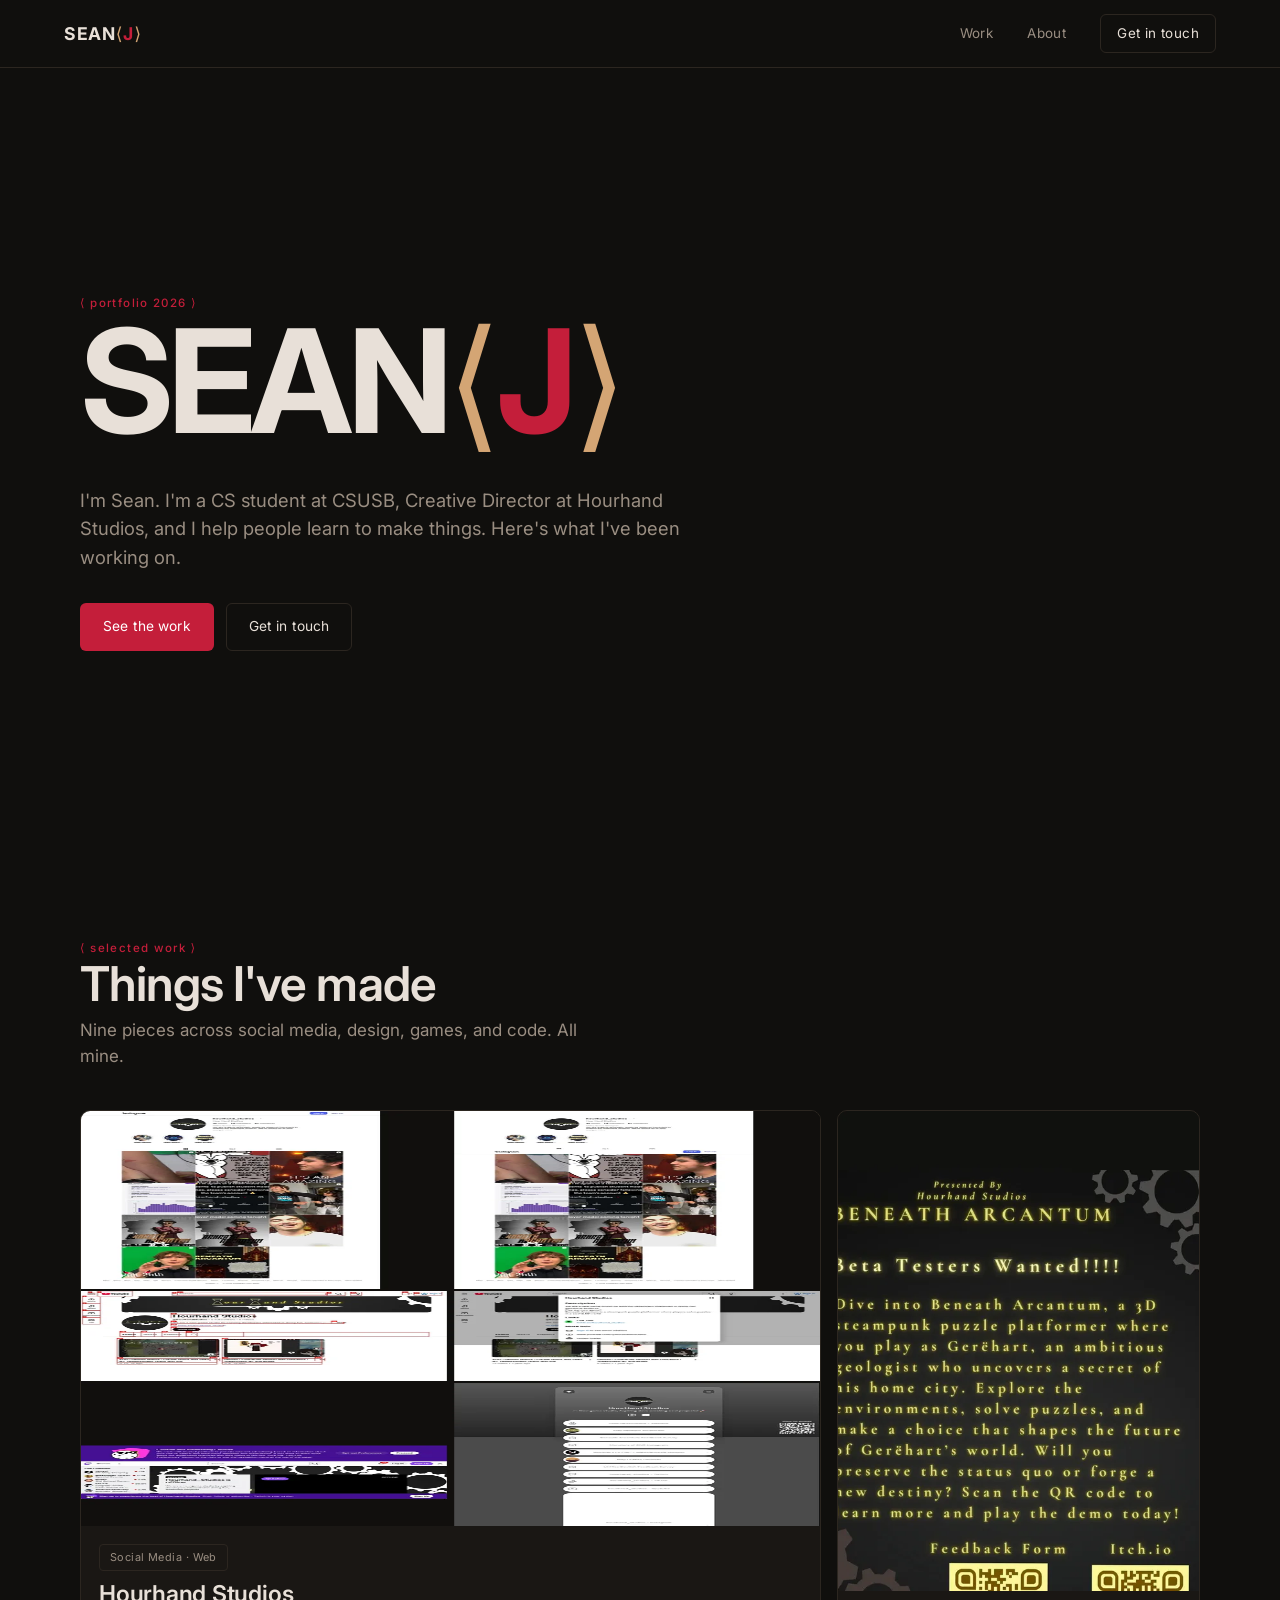
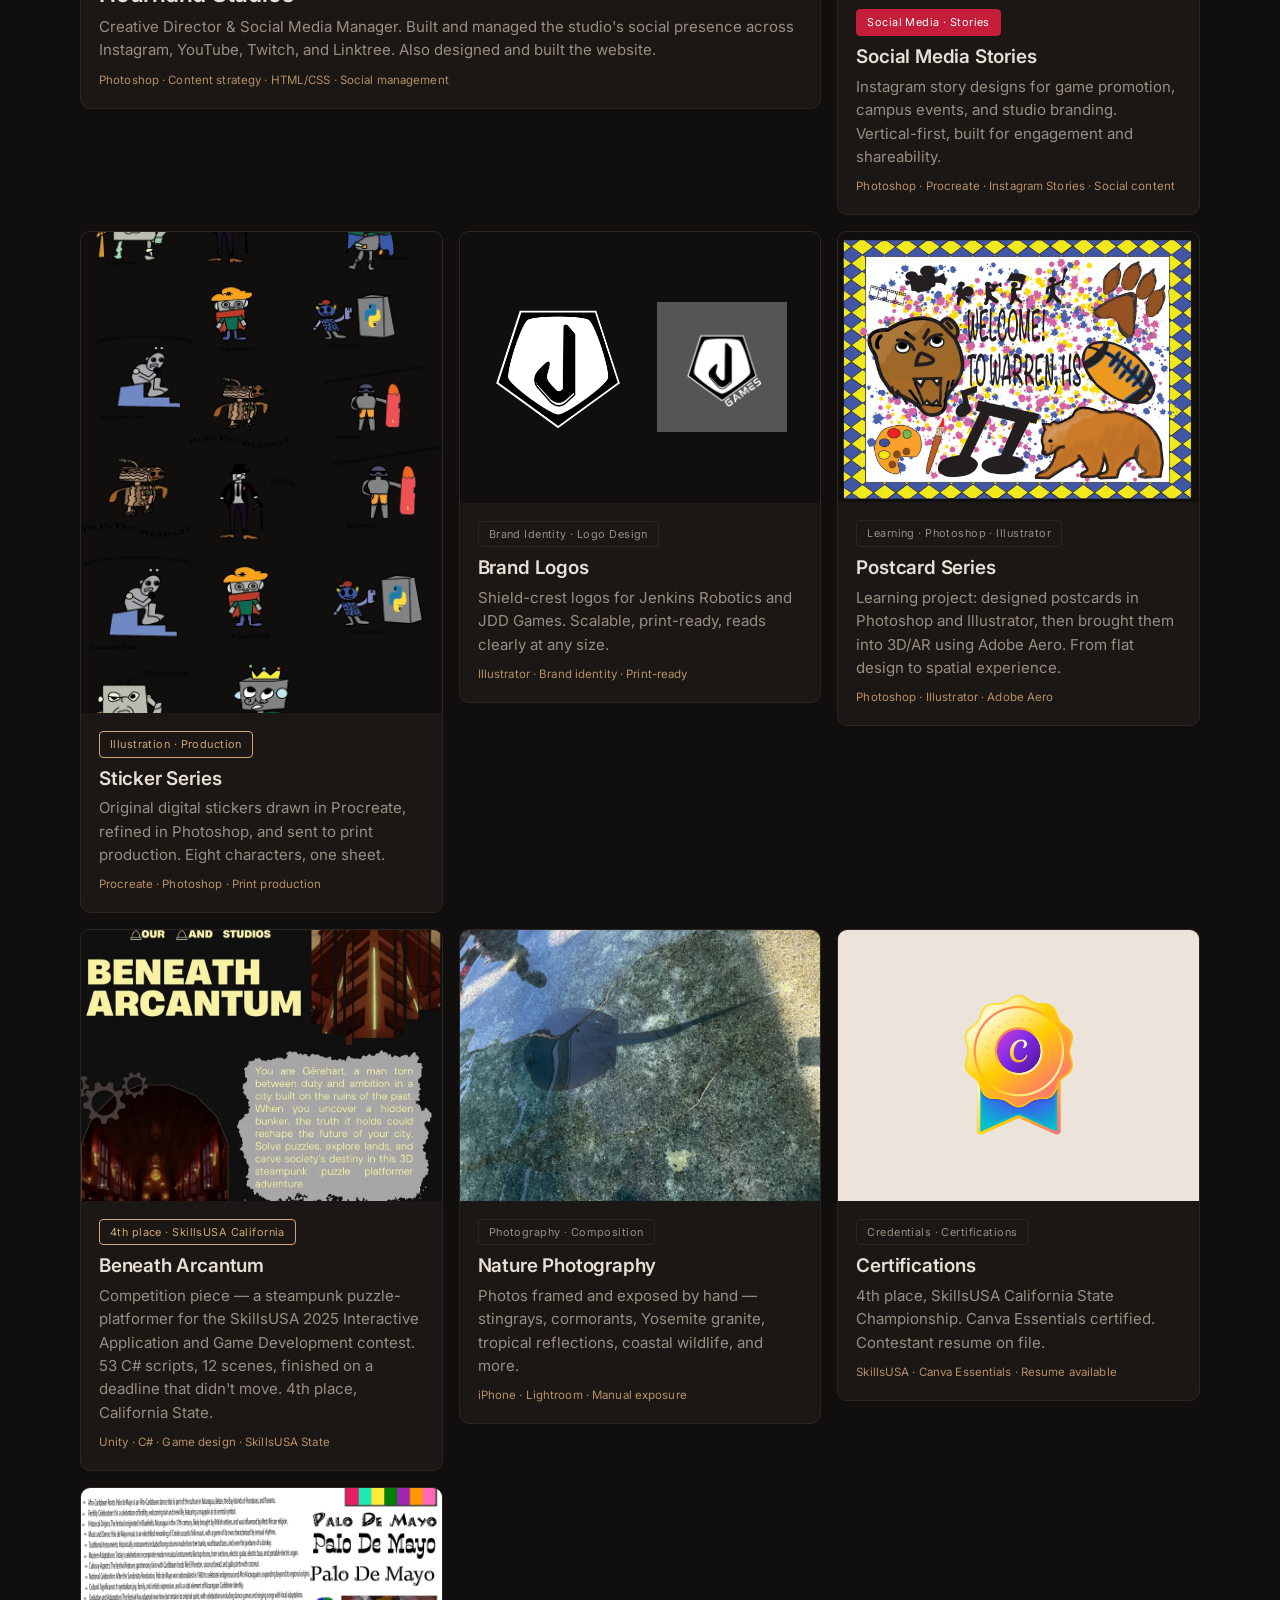
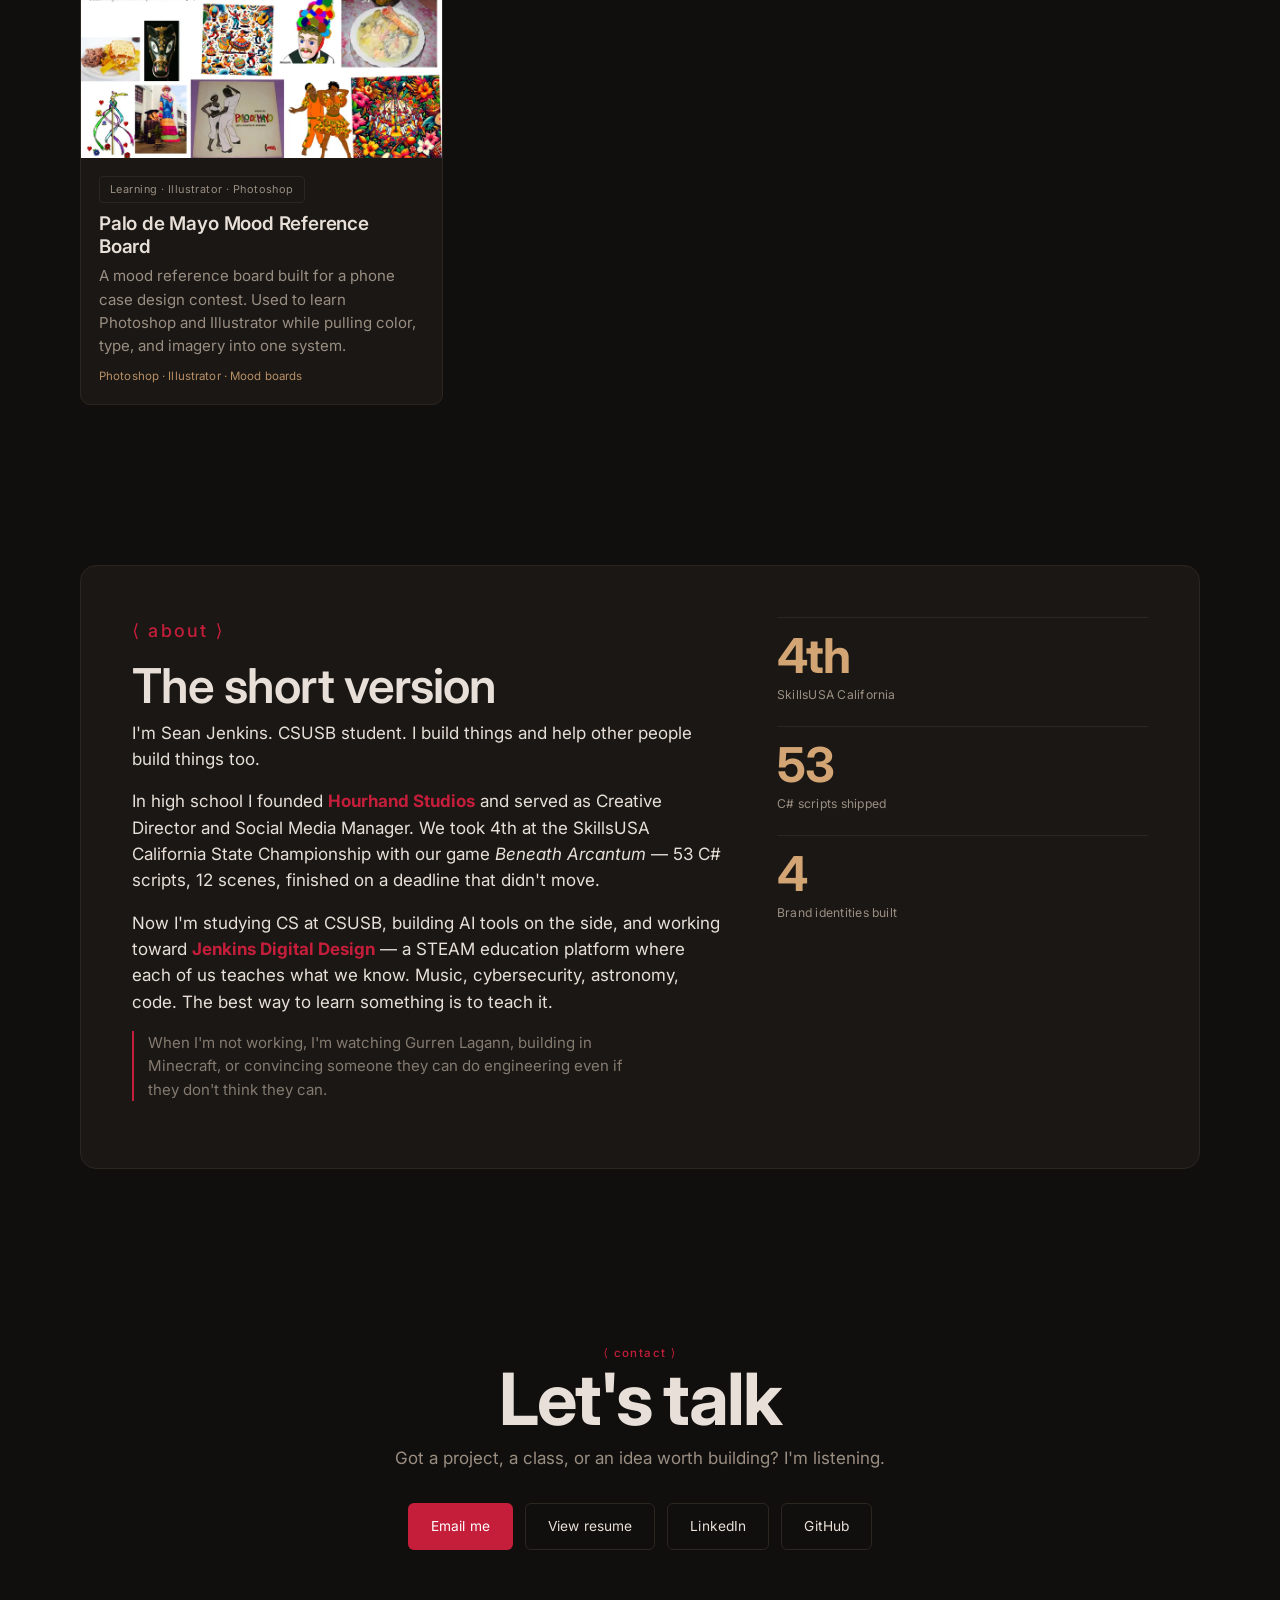
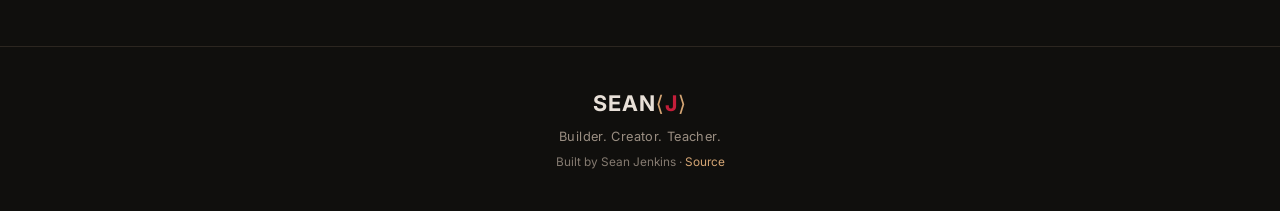
==== index.html @ 5d1708bd "Fix hallucinated CSUSB social media text; swap Hourhand gallery to social media presence; add Nature" ====
<!DOCTYPE html>
<html lang="en">
<head>
<meta charset="UTF-8" />
<meta name="viewport" content="width=device-width, initial-scale=1.0" />
<title>Sean Jenkins — Designer, Developer, Educator</title>
<meta name="description" content="Sean Jenkins: designer, developer, and educator. Social media, game dev, and STEAM education. Portfolio and selected work." />
<meta name="author" content="Sean Jenkins" />

<!-- Open Graph -->
<meta property="og:type" content="website" />
<meta property="og:title" content="Sean Jenkins — Designer, Developer, Educator" />
<meta property="og:description" content="Designer, developer, and educator. Social media, game dev, and STEAM education. Selected work by Sean Jenkins." />
<meta property="og:url" content="https://seanj07.github.io/" />
<meta property="og:image" content="https://seanj07.github.io/assets/img/projects/hourhand_social_composite.webp" />
<meta name="theme-color" content="#100f0d" />
<link rel="canonical" href="https://seanj07.github.io/" />

<link rel="icon" href="data:image/svg+xml,<svg xmlns='http://www.w3.org/2000/svg' viewBox='0 0 100 100'><rect width='100' height='100' rx='20' fill='%23100F0D'/><text x='50' y='71' font-family='monospace' font-size='58' font-weight='700' text-anchor='middle' fill='%23C41E3A'>J</text></svg>" />

<!-- One font: Inter. Not 3. -->
<link rel="preconnect" href="https://fonts.googleapis.com" />
<link rel="preconnect" href="https://fonts.gstatic.com" crossorigin />
<link href="https://fonts.googleapis.com/css2?family=Inter:wght@400;500;600;700&display=swap" rel="stylesheet" />

<link rel="stylesheet" href="assets/css/style.css" />
</head>
<body>

<!-- Skip to content -->
<a href="#work" class="skip-link">Skip to work</a>

<!-- ============ NAV ============ -->
<header class="nav" id="top">
  <a class="brand" href="#top" aria-label="Home">
    <span class="brand__name">SEAN</span><span class="brand__bracket">&#10216;</span><span class="brand__j">J</span><span class="brand__bracket">&#10217;</span>
  </a>
  <nav class="nav__links" aria-label="Primary">
    <a href="#work">Work</a>
    <a href="#about">About</a>
    <a href="#contact" class="nav__cta">Get in touch</a>
  </nav>
</header>

<main>

  <!-- ============ HERO (no terminal, no glow, no grain, no pills) ============ -->
  <section class="hero" aria-label="Introduction">
    <div class="hero__inner">
      <p class="eyebrow">&#10216;&nbsp;portfolio&nbsp;2026&nbsp;&#10217;</p>

      <h1 class="hero__mark">
        SEAN<span class="hero__brk">&#10216;</span><span class="hero__j">J</span><span class="hero__brk">&#10217;</span>
      </h1>

      <p class="hero__lede">
        I'm Sean. I'm a CS student at CSUSB, Creative Director at Hourhand Studios,
        and I help people learn to make things. Here's what I've been working on.
      </p>

      <div class="hero__actions">
        <a class="btn btn--solid" href="#work">See the work</a>
        <a class="btn btn--ghost" href="#contact">Get in touch</a>
      </div>
    </div>
  </section>

  <!-- ============ WORK ============ -->
  <section class="work" id="work" aria-label="Selected work">
    <div class="section-head">
      <p class="eyebrow">&#10216;&nbsp;selected work&nbsp;&#10217;</p>
      <h2 class="section-title">Things I've made</h2>
      <p class="section-sub">Nine pieces across social media, design, games, and code. All mine.</p>
    </div>

    <div class="grid">

      <!-- 1 · Hourhand Studios — FEATURED, 2 cols -->
      <article class="card card--feat" data-reveal data-lightbox data-title="Hourhand Studios" data-desc="Creative Director &amp; Social Media Manager. Built and managed the studio's social presence across Instagram, YouTube, Twitch, and Linktree. Also designed and built the website from scratch." data-img="assets/img/projects/hourhand_social_composite.webp" data-link="https://github.com/SeanJ07/hourhand-studios" data-gallery="assets/img/projects/hourhand_ig_profile.webp,assets/img/projects/hourhand_ig_grid.webp,assets/img/projects/hourhand_yt_channel.webp,assets/img/projects/hourhand_yt_about.webp,assets/img/projects/hourhand_twitch.webp,assets/img/projects/hourhand_linktree.webp">
        <div class="card__media">
          <img src="assets/img/projects/hourhand_social_composite.webp" alt="Hourhand Studios social media presence — Instagram, YouTube, Twitch, Linktree" width="800" height="450" loading="lazy" onerror="this.closest('.card__media').classList.add('is-missing')" />
          <span class="ph" aria-hidden="true">hourhand_social_composite.webp</span>
        </div>
        <div class="card__body">
          <span class="tag">Social Media · Web</span>
          <h3 class="card__title">Hourhand Studios</h3>
          <p class="card__desc">Creative Director &amp; Social Media Manager. Built and managed the studio's social presence across Instagram, YouTube, Twitch, and Linktree. Also designed and built the website.</p>
          <p class="card__proc">Photoshop · Content strategy · HTML/CSS · Social management</p>
        </div>
      </article>

      <!-- 2 · Social Media Stories — TALL -->
      <article class="card card--tall" data-reveal data-lightbox data-title="Social Media Stories" data-desc="Instagram story designs for game promotion, campus events, and studio branding. Vertical-first, built for engagement and shareability." data-img="assets/img/projects/social_stories_hero.webp" data-gallery="assets/img/projects/insta_33d7f629-397.webp,assets/img/projects/insta_55d32d6f-6a3.webp,assets/img/projects/insta_578bcabf-e1c.webp,assets/img/projects/insta_7962df03-e47.webp,assets/img/projects/insta_90240e0d-70a.webp,assets/img/projects/insta_f83e240f-5d3.webp">
        <div class="card__media card__media--cover">
          <img src="assets/img/projects/social_stories_hero.webp" alt="Instagram story designs for game promotion and campus events" width="400" height="500" loading="lazy" onerror="this.closest('.card__media').classList.add('is-missing')" />
          <span class="ph" aria-hidden="true">social_stories_hero.webp</span>
        </div>
        <div class="card__body">
          <span class="tag tag--accent">Social Media · Stories</span>
          <h3 class="card__title">Social Media Stories</h3>
          <p class="card__desc">Instagram story designs for game promotion, campus events, and studio branding. Vertical-first, built for engagement and shareability.</p>
          <p class="card__proc">Photoshop · Procreate · Instagram Stories · Social content</p>
        </div>
      </article>

      <!-- 3 · Sticker Series — TALL -->
      <article class="card card--tall" data-reveal data-lightbox data-title="Sticker Series" data-desc="Original digital stickers drawn in Procreate, refined in Photoshop, and sent to print production. Eight characters, one sheet." data-img="assets/img/projects/stickers.webp" data-gallery="assets/img/projects/stickers/sticker_01.webp,assets/img/projects/stickers/sticker_02.webp,assets/img/projects/stickers/sticker_03.webp,assets/img/projects/stickers/sticker_04.webp,assets/img/projects/stickers/sticker_05.webp,assets/img/projects/stickers/sticker_06.webp,assets/img/projects/stickers/sticker_07.webp,assets/img/projects/stickers/sticker_08.webp">
        <div class="card__media card__media--cover">
          <img src="assets/img/projects/stickers.webp" alt="Printed sheet of original character stickers" width="400" height="533" loading="lazy" onerror="this.closest('.card__media').classList.add('is-missing')" />
          <span class="ph" aria-hidden="true">stickers.webp</span>
        </div>
        <div class="card__body">
          <span class="tag tag--gold">Illustration · Production</span>
          <h3 class="card__title">Sticker Series</h3>
          <p class="card__desc">Original digital stickers drawn in Procreate, refined in Photoshop, and sent to print production. Eight characters, one sheet.</p>
          <p class="card__proc">Procreate · Photoshop · Print production</p>
        </div>
      </article>

      <!-- 4 · Brand Logos — DUO -->
      <article class="card card--duo" data-reveal data-lightbox data-title="Brand Logos" data-desc="Shield-crest logos for Jenkins Robotics and JDD Games. Scalable, print-ready, reads clearly at any size." data-img="assets/img/projects/logo_robotics.webp">
        <div class="card__media card__media--logos">
          <img src="assets/img/projects/logo_robotics.webp" alt="Jenkins Robotics shield-crest logo" width="200" height="200" loading="lazy" onerror="this.closest('.card__media').classList.add('is-missing')" />
          <img src="assets/img/projects/logo_jddgames.webp" alt="JDD Games shield-crest logo" width="200" height="200" loading="lazy" />
          <span class="ph" aria-hidden="true">logo_robotics.webp + logo_jddgames.webp</span>
        </div>
        <div class="card__body">
          <span class="tag">Brand Identity · Logo Design</span>
          <h3 class="card__title">Brand Logos</h3>
          <p class="card__desc">Shield-crest logos for Jenkins Robotics and JDD Games. Scalable, print-ready, reads clearly at any size.</p>
          <p class="card__proc">Illustrator · Brand identity · Print-ready</p>
        </div>
      </article>

      <!-- 5 · Postcard Series -->
      <article class="card" data-reveal data-lightbox data-title="Postcard Series" data-desc="Learning project: designed postcards in Photoshop and Illustrator, then brought them into 3D/AR using Adobe Aero. 2D design to spatial experience." data-img="assets/img/projects/postcard.webp" data-gallery="assets/img/projects/postcard_2.webp,assets/img/projects/postcard_submission.webp">
        <div class="card__media card__media--cover">
          <img src="assets/img/projects/postcard.webp" alt="Postcard designs — learning Photoshop, Illustrator, and Adobe Aero" width="400" height="300" loading="lazy" onerror="this.closest('.card__media').classList.add('is-missing')" />
          <span class="ph" aria-hidden="true">postcard.webp</span>
        </div>
        <div class="card__body">
          <span class="tag">Learning · Photoshop · Illustrator</span>
          <h3 class="card__title">Postcard Series</h3>
          <p class="card__desc">Learning project: designed postcards in Photoshop and Illustrator, then brought them into 3D/AR using Adobe Aero. From flat design to spatial experience.</p>
          <p class="card__proc">Photoshop · Illustrator · Adobe Aero</p>
        </div>
      </article>

      <!-- 6 · Beneath Arcantum -->
      <article class="card" data-reveal data-lightbox data-title="Beneath Arcantum" data-desc="A steampunk puzzle-platformer built for SkillsUSA competition. 53 custom C# scripts, 12 scenes, a full game loop. 4th place, California State Championship." data-img="assets/img/projects/beneath_arcantum.webp" data-gallery="assets/img/projects/character_turnaround_AGerehart.webp,assets/img/projects/whiteboard_design_1.webp,assets/img/projects/whiteboard_design_2.webp">
        <div class="card__media card__media--cover">
          <img src="assets/img/projects/beneath_arcantum.webp" alt="Beneath Arcantum steampunk game poster" width="400" height="300" loading="lazy" onerror="this.closest('.card__media').classList.add('is-missing')" />
          <span class="ph" aria-hidden="true">beneath_arcantum.webp</span>
        </div>
        <div class="card__body">
          <span class="tag tag--gold">4th place · SkillsUSA California</span>
          <h3 class="card__title">Beneath Arcantum</h3>
          <p class="card__desc">Competition piece — a steampunk puzzle-platformer for the SkillsUSA 2025 Interactive Application and Game Development contest. 53 C# scripts, 12 scenes, finished on a deadline that didn't move. 4th place, California State.</p>
          <p class="card__proc">Unity · C# · Game design · SkillsUSA State</p>
        </div>
      </article>

      <!-- 7 · Nature Photography -->
      <article class="card" data-reveal data-lightbox data-title="Nature Photography" data-desc="Photos framed and exposed by hand — stingrays, cormorants, Yosemite granite, tropical reflections, coastal wildlife, and more." data-img="assets/img/projects/photography_stingray.webp" data-gallery="assets/img/projects/stingray_bluespotted_overhead.webp,assets/img/projects/cormorant_facing.webp,assets/img/projects/yosemite_river_forest_granite_cliff.webp,assets/img/projects/tropicaltreeline_reflections.webp,assets/img/projects/sculpturegarden_landscape.webp,assets/img/projects/lake_mountain_panorama.webp,assets/img/projects/sun_lensflare_rooftop_silhouettes.webp,assets/img/projects/seagull_beach_surf.webp">
        <div class="card__media card__media--cover">
          <img src="assets/img/projects/photography_stingray.webp" alt="Blue-spotted stingray photographed with manual exposure" width="800" height="600" loading="lazy" onerror="this.closest('.card__media').classList.add('is-missing')" />
          <span class="ph" aria-hidden="true">photography_stingray.webp</span>
        </div>
        <div class="card__body">
          <span class="tag">Photography · Composition</span>
          <h3 class="card__title">Nature Photography</h3>
          <p class="card__desc">Photos framed and exposed by hand — stingrays, cormorants, Yosemite granite, tropical reflections, coastal wildlife, and more.</p>
          <p class="card__proc">iPhone · Lightroom · Manual exposure</p>
        </div>
      </article>

      <!-- 8 · Certifications -->
      <article class="card" data-reveal data-lightbox data-title="Certifications" data-desc="4th place, SkillsUSA California State Championship. Canva Essentials certified. Contestant resume on file." data-img="assets/img/projects/certifications_badge.webp" data-gallery="assets/img/projects/skillsusa_score_report.webp">
        <div class="card__media card__media--matte" style="background:var(--matte);display:flex;flex-direction:column;align-items:center;justify-content:center;gap:14px;padding:28px 22px;">
          <img src="assets/img/projects/certifications_badge.webp" alt="SkillsUSA 4th place California and Canva Essentials certification" width="300" height="140" loading="lazy" onerror="this.closest('.card__media').classList.add('is-missing')" style="width:100%;max-height:140px;object-fit:contain;" />
          <span class="ph" aria-hidden="true">certifications_badge.webp</span>
        </div>
        <div class="card__body">
          <span class="tag">Credentials · Certifications</span>
          <h3 class="card__title">Certifications</h3>
          <p class="card__desc">4th place, SkillsUSA California State Championship. Canva Essentials certified. Contestant resume on file.</p>
          <p class="card__proc">SkillsUSA · Canva Essentials · Resume available</p>
        </div>
      </article>

      <!-- 9 · Palo de Mayo Mood Reference Board -->
      <article class="card" data-reveal data-lightbox data-title="Palo de Mayo Mood Reference Board" data-desc="A mood reference board built for a phone case design contest. Used to learn Photoshop and Illustrator while pulling color, type, and imagery into one system." data-img="assets/img/projects/moodboard_campaign.webp">
        <div class="card__media card__media--cover">
          <img src="assets/img/projects/moodboard_campaign.webp" alt="Palo de Mayo mood reference board for phone case contest" width="800" height="618" loading="lazy" onerror="this.closest('.card__media').classList.add('is-missing')" />
          <span class="ph" aria-hidden="true">moodboard_campaign.webp</span>
        </div>
        <div class="card__body">
          <span class="tag">Learning · Illustrator · Photoshop</span>
          <h3 class="card__title">Palo de Mayo Mood Reference Board</h3>
          <p class="card__desc">A mood reference board built for a phone case design contest. Used to learn Photoshop and Illustrator while pulling color, type, and imagery into one system.</p>
          <p class="card__proc">Photoshop · Illustrator · Mood boards</p>
        </div>
      </article>

    </div>
  </section>

  <!-- ============ ABOUT ============ -->
  <section class="about" id="about" aria-label="About Sean Jenkins">
    <div class="about__panel">
      <div class="about__text">
        <p class="eyebrow">&#10216;&nbsp;about&nbsp;&#10217;</p>
        <h2 class="section-title">The short version</h2>
        <p>I'm Sean Jenkins. CSUSB student. I build things and help other people build things too.</p>
        <p>In high school I founded <strong>Hourhand Studios</strong> and served as Creative Director and Social Media Manager. We took 4th at the SkillsUSA California State Championship with our game <em>Beneath Arcantum</em> — 53 C# scripts, 12 scenes, finished on a deadline that didn't move.</p>
        <p>Now I'm studying CS at CSUSB, building AI tools on the side, and working toward <strong>Jenkins Digital Design</strong> — a STEAM education platform where each of us teaches what we know. Music, cybersecurity, astronomy, code. The best way to learn something is to teach it.</p>
        <p class="about__note">When I'm not working, I'm watching Gurren Lagann, building in Minecraft, or convincing someone they can do engineering even if they don't think they can.</p>
      </div>

      <ul class="stats" aria-label="At a glance">
        <li><span class="stats__num">4th</span><span class="stats__lbl">SkillsUSA California</span></li>
        <li><span class="stats__num">53</span><span class="stats__lbl">C# scripts shipped</span></li>
        <li><span class="stats__num">4</span><span class="stats__lbl">Brand identities built</span></li>
      </ul>
    </div>
  </section>

  <!-- ============ CONTACT ============ -->
  <section class="contact" id="contact" aria-label="Contact">
    <p class="eyebrow">&#10216;&nbsp;contact&nbsp;&#10217;</p>
    <h2 class="contact__title">Let's talk</h2>
    <p class="contact__sub">Got a project, a class, or an idea worth building? I'm listening.</p>
    <div class="contact__actions">
      <a class="btn btn--solid" href="mailto:sean.anthony.jenkins.41@gmail.com">Email me</a>
      <a class="btn btn--ghost" href="assets/docs/SeanJ_Resume.pdf" target="_blank" rel="noopener">View resume</a>
      <a class="btn btn--ghost" href="https://linkedin.com/in/seanjenkins41" target="_blank" rel="noopener">LinkedIn</a>
      <a class="btn btn--ghost" href="https://github.com/SeanJ07" target="_blank" rel="noopener">GitHub</a>
    </div>
  </section>
</main>

<!-- ============ FOOTER ============ -->
<footer class="footer">
  <a class="brand brand--sm" href="#top" aria-label="Back to top">
    <span class="brand__name">SEAN</span><span class="brand__bracket">&#10216;</span><span class="brand__j">J</span><span class="brand__bracket">&#10217;</span>
  </a>
  <p class="footer__tag">Builder. Creator. Teacher.</p>
  <p class="footer__meta">Built by Sean Jenkins · <a href="https://github.com/SeanJ07/SeanJ07.github.io" target="_blank" rel="noopener">Source</a></p>
</footer>

<!-- Lightbox overlay -->
<div class="lightbox-overlay" id="lightbox" aria-hidden="true" role="dialog" aria-label="Image preview">
  <button class="lightbox-close" aria-label="Close preview">&times;</button>
  <figure class="lightbox-figure">
    <img class="lightbox-img" src="" alt="" />
    <figcaption class="lightbox-caption">
      <strong class="lightbox-title"></strong>
      <span class="lightbox-desc"></span>
    </figcaption>
  </figure>
  <div class="lightbox-gallery" style="display:none;"></div>
  <a class="lightbox-link btn btn--ghost" href="#" target="_blank" rel="noopener" style="display:none;">View project</a>
</div>

<script src="assets/js/main.js"></script>
<noscript>
  <style>
    .hero__inner { opacity:1!important; transform:none!important; }
    [data-reveal] { opacity:1!important; transform:none!important; }
  </style>
</noscript>
</body>
</html>
---- assets/css/style.css ----
/* =================================================================
   Sean Jenkins — Portfolio
   Flat, no decorations. One accent (crimson). One font.
   ================================================================= */

:root {
  --ink:       #100f0d;
  --surface:   #1a1714;
  --line:      #2c2620;
  --line-soft:  rgba(232,224,216,.08);

  --crimson:   #c41e3a;
  --gold:      #d4a574;

  --text:      #e8e0d8;
  --muted:     #9a8e82;
  --faint:     #847a70;

  --matte:     #ece4da;

  --maxw: 1120px;
  --gut:  clamp(24px, 5vw, 64px);
  --radius: 10px;
  --rhythm: 1.55;             /* line-height for body */

  --f: "Inter", system-ui, sans-serif;
}

* { margin: 0; padding: 0; box-sizing: border-box; }
html { scroll-behavior: smooth; }
@media (prefers-reduced-motion: reduce) { html { scroll-behavior: auto; } }

body {
  background: var(--ink);
  color: var(--text);
  font-family: var(--f);
  font-size: 17px;
  line-height: var(--rhythm);
  -webkit-font-smoothing: antialiased;
  text-rendering: optimizeLegibility;
}

img { display: block; max-width: 100%; }
a { color: inherit; text-decoration: none; }
strong { color: var(--crimson); }
::selection { background: var(--crimson); color: #fff; }

:focus-visible {
  outline: 2px solid var(--gold);
  outline-offset: 3px;
  border-radius: 4px;
}

/* ---------- skip link ---------- */
.skip-link {
  position: absolute;
  top: -100%;
  left: 0;
  background: var(--crimson);
  color: #fff;
  font-size: .82rem;
  padding: 10px 20px;
  z-index: 9999;
}
.skip-link:focus { top: 0; }

/* ---------- shared bits ---------- */
.eyebrow {
  font-size: .72rem;
  letter-spacing: .12em;
  text-transform: lowercase;
  color: var(--crimson);
  font-weight: 500;
}

.section-title {
  font-weight: 600;
  font-size: clamp(2rem, 5vw, 3rem);
  line-height: 1.1;
  letter-spacing: -.02em;
  margin-bottom: .4rem;
}

.section-sub { color: var(--muted); max-width: 48ch; }

/* ---------- brand mark ---------- */
.brand {
  font-weight: 700;
  font-size: 1.1rem;
  letter-spacing: .04em;
  display: inline-flex;
  align-items: baseline;
  color: var(--text);
  font-family: var(--f);
}
.brand__bracket { color: var(--gold); font-weight: 500; }
.brand__j { color: var(--crimson); }
.brand--sm { font-size: 1.35rem; }

/* ---------- nav (plain, no blur) ---------- */
.nav {
  position: sticky;
  top: 0;
  z-index: 50;
  display: flex;
  align-items: center;
  justify-content: space-between;
  padding: 14px var(--gut);
  background: var(--ink);
  border-bottom: 1px solid var(--line);
}
.nav__links { display: flex; align-items: center; gap: clamp(14px, 3vw, 34px); }
.nav__links a {
  font-size: .84rem;
  letter-spacing: .03em;
  color: var(--muted);
}
.nav__links a:hover { color: var(--text); }
.nav__cta {
  color: var(--text) !important;
  border: 1px solid var(--line);
  padding: 8px 16px;
  border-radius: 6px;
}
.nav__cta:hover { border-color: var(--crimson); }

/* ---------- hero (no glow, no grain, no terminal, no pills) ---------- */
.hero {
  min-height: 88vh;
  display: flex;
  flex-direction: column;
  justify-content: center;
  padding: 10vh var(--gut) 8vh;
}

.hero__inner {
  max-width: var(--maxw);
  width: 100%;
  margin: 0 auto;
}

.hero__mark {
  font-weight: 700;
  font-size: clamp(3.2rem, 14vw, 9rem);
  line-height: .95;
  letter-spacing: -.04em;
  margin-bottom: .25em;
}
.hero__brk { color: var(--gold); font-weight: 500; }
.hero__j   { color: var(--crimson); }

.hero__lede {
  max-width: 52ch;
  color: var(--muted);
  font-size: clamp(1rem, 2vw, 1.15rem);
  margin-bottom: 2rem;
}

.hero__actions { display: flex; flex-wrap: wrap; gap: 12px; }

/* ---------- buttons (flat, no lift on hover) ---------- */
.btn {
  font-size: .86rem;
  letter-spacing: .01em;
  padding: 12px 22px;
  border-radius: 6px;
  border: 1px solid transparent;
  display: inline-block;
}
.btn--solid { background: var(--crimson); color: #fff; }
.btn--solid:hover { background: #d42040; }
.btn--ghost { border-color: var(--line); color: var(--text); }
.btn--ghost:hover { border-color: var(--crimson); color: var(--text); }

/* ---------- section heads ---------- */
.section-head {
  max-width: var(--maxw);
  margin: 0 auto 2.5rem;
}

/* ---------- WORK grid ---------- */
.work { padding: 5rem var(--gut); }

.grid {
  max-width: var(--maxw);
  margin: 0 auto;
  display: grid;
  grid-template-columns: repeat(3, 1fr);
  align-items: start;
  gap: 16px;
}
.grid.is-masonry { grid-auto-rows: 2px; gap: 16px; }

.card {
  position: relative;
  display: flex;
  flex-direction: column;
  background: var(--surface);
  border: 1px solid var(--line);
  border-radius: var(--radius);
  overflow: hidden;
}
.card:hover {
  border-color: var(--crimson);
}

/* spans */
.card--feat { grid-column: span 2; }

/* media area */
.card__media {
  position: relative;
  width: 100%;
  aspect-ratio: 4 / 3;
  background: var(--ink);
  overflow: hidden;
}
.card--feat .card__media { aspect-ratio: 16 / 9; }
.card--tall .card__media { aspect-ratio: 3 / 4; }
.card__media--cover img { width: 100%; height: 100%; object-fit: cover; }
.card--feat .card__media img { object-position: top center; }

/* matte (line-art on white) */
.card__media--matte { background: var(--matte); display: grid; place-items: center; padding: 18px; }
.card__media--matte img { width: 100%; height: 100%; object-fit: contain; }

/* logos duo */
.card__media--logos {
  display: grid;
  grid-template-columns: 1fr 1fr;
  gap: 10px;
  padding: 22px;
  place-items: center;
  background: var(--ink);
}
.card__media--logos img { width: 100%; height: 100%; max-height: 130px; object-fit: contain; }

/* placeholder when image missing */
.ph {
  display: none;
  position: absolute;
  inset: 0;
  align-items: center;
  justify-content: center;
  font-size: .72rem;
  color: var(--faint);
  text-align: center;
  padding: 16px;
  background: var(--ink);
}
.card__media.is-missing img { display: none; }
.card__media.is-missing .ph { display: flex; }

/* card body */
.card__body { padding: 16px 18px 18px; }
.tag {
  display: inline-block;
  font-size: .68rem;
  letter-spacing: .04em;
  color: var(--muted);
  border: 1px solid var(--line);
  border-radius: 4px;
  padding: 4px 10px;
  margin-bottom: 10px;
}
.tag--gold   { color: var(--gold); border-color: var(--gold); }
.tag--accent { color: #fff; background: var(--crimson); border-color: var(--crimson); }

.card__title {
  font-weight: 600;
  font-size: 1.18rem;
  letter-spacing: -.01em;
  line-height: 1.2;
  margin-bottom: 6px;
}
.card--feat .card__title { font-size: 1.45rem; }
.card__desc { color: var(--muted); font-size: .94rem; margin-bottom: 10px; }
.card__proc {
  font-size: .72rem;
  letter-spacing: .01em;
  color: var(--gold);
  opacity: .85;
}

/* ---------- ABOUT (flat bg, no gradient) ---------- */
.about { padding: 5rem var(--gut); }
.about__panel {
  max-width: var(--maxw);
  margin: 0 auto;
  background: var(--surface);
  border: 1px solid var(--line);
  border-radius: 16px;
  padding: clamp(28px, 4vw, 56px);
  display: grid;
  grid-template-columns: 1.6fr 1fr;
  gap: clamp(28px, 4vw, 56px);
  align-items: start;
}
.about__text p { margin-bottom: 1rem; max-width: 58ch; }
.about__text p:first-of-type { font-size: 1.12rem; }
.about__note { color: var(--faint) !important; font-size: .94rem !important; border-left: 2px solid var(--crimson); padding-left: 14px; }

.stats { list-style: none; display: grid; gap: 20px; }
.stats li { border-top: 1px solid var(--line); padding-top: 14px; }
.stats__num {
  display: block;
  font-weight: 700;
  font-size: clamp(2.2rem, 5vw, 3rem);
  line-height: 1;
  color: var(--gold);
  letter-spacing: -.02em;
}
.stats__lbl { font-size: .76rem; color: var(--muted); letter-spacing: .02em; }

/* ---------- CONTACT ---------- */
.contact {
  text-align: center;
  padding: 6rem var(--gut);
  max-width: 680px;
  margin: 0 auto;
}
.contact__title {
  font-weight: 700;
  font-size: clamp(2.4rem, 8vw, 4.5rem);
  letter-spacing: -.03em;
  line-height: 1;
  margin-bottom: .6rem;
}
.contact__sub { color: var(--muted); margin-bottom: 2rem; }
.contact__actions { display: flex; flex-wrap: wrap; gap: 12px; justify-content: center; }

/* ---------- FOOTER ---------- */
.footer {
  border-top: 1px solid var(--line);
  padding: 2.5rem var(--gut);
  display: flex;
  flex-direction: column;
  align-items: center;
  gap: 6px;
  text-align: center;
}
.footer__tag { font-size: .8rem; color: var(--muted); letter-spacing: .03em; }
.footer__meta { font-size: .74rem; color: var(--faint); }
.footer__meta a { color: var(--gold); border-bottom: 1px solid transparent; }
.footer__meta a:hover { border-color: var(--gold); }

/* ---------- reveal (subtle, not aggressive) ---------- */
[data-reveal] {
  opacity: 0;
  transform: translateY(10px);
  transition: opacity .4s ease, transform .4s ease;
}
[data-reveal].is-in { opacity: 1; transform: none; }

@media (prefers-reduced-motion: reduce) {
  [data-reveal] { opacity: 1; transform: none; transition: none; }
}

/* ---------- responsive ---------- */
@media (max-width: 900px) {
  .grid { grid-template-columns: repeat(2, 1fr); }
  .card--feat { grid-column: span 2; }
  .about__panel { grid-template-columns: 1fr; }
  .stats { grid-template-columns: repeat(3, 1fr); gap: 16px; }
  .stats li { border-top: none; border-left: 1px solid var(--line); padding: 0 0 0 14px; }
}

@media (max-width: 560px) {
  body { font-size: 16px; }
  .nav__links { gap: 14px; }
  .nav__links a:not(.nav__cta) { display: none; }
  .grid, .grid.is-masonry { grid-template-columns: 1fr; grid-auto-rows: auto; align-items: start; }
  .card--feat { grid-column: auto; }
  .card { grid-row: auto !important; }
  .stats { grid-template-columns: 1fr; }
  .stats li { border-left: none; border-top: 1px solid var(--line); padding: 14px 0 0; }
}

/* ---------- lightbox ---------- */
.lightbox-overlay {
  position: fixed;
  inset: 0;
  z-index: 100;
  background: rgba(16,15,13,.92);
  display: flex;
  flex-direction: column;
  align-items: center;
  justify-content: center;
  padding: var(--gut);
  opacity: 0;
  pointer-events: none;
  transition: opacity .2s ease;
}
.lightbox-overlay.is-open {
  opacity: 1;
  pointer-events: auto;
}
.lightbox-close {
  position: absolute;
  top: 16px; right: 16px;
  background: none; border: 0;
  color: var(--text);
  font-size: 2rem;
  cursor: pointer;
  line-height: 1;
  padding: 8px 14px;
  border-radius: var(--radius);
}
.lightbox-close:hover { background: var(--surface); }
.lightbox-figure {
  max-width: 900px;
  width: 100%;
  text-align: center;
}
.lightbox-img {
  max-width: 100%;
  max-height: 70vh;
  border-radius: var(--radius);
  object-fit: contain;
  margin: 0 auto 16px;
}
.lightbox-caption {
  color: var(--muted);
  font-size: .94rem;
  margin-bottom: 12px;
}
.lightbox-title {
  display: block;
  color: var(--text);
  font-weight: 600;
  font-size: 1.15rem;
  margin-bottom: 4px;
}
.lightbox-link { margin-top: 8px; }

/* lightbox gallery */
.lightbox-gallery {
  display: flex;
  flex-wrap: wrap;
  gap: 8px;
  justify-content: center;
  max-width: 900px;
  margin: 0 auto;
  padding: 8px 0 0;
}
.lightbox-thumb {
  width: 80px;
  height: 80px;
  object-fit: cover;
  border-radius: 6px;
  cursor: pointer;
  border: 2px solid transparent;
}
.lightbox-thumb:hover {
  border-color: var(--gold);
}

/* ---------- no-JS fallback ---------- */
<noscript>
  <style>
    .hero__inner { opacity:1!important; transform:none!important; }
    .terminal { display:none!important; }
    [data-reveal] { opacity:1!important; transform:none!important; }
  </style>
</noscript>
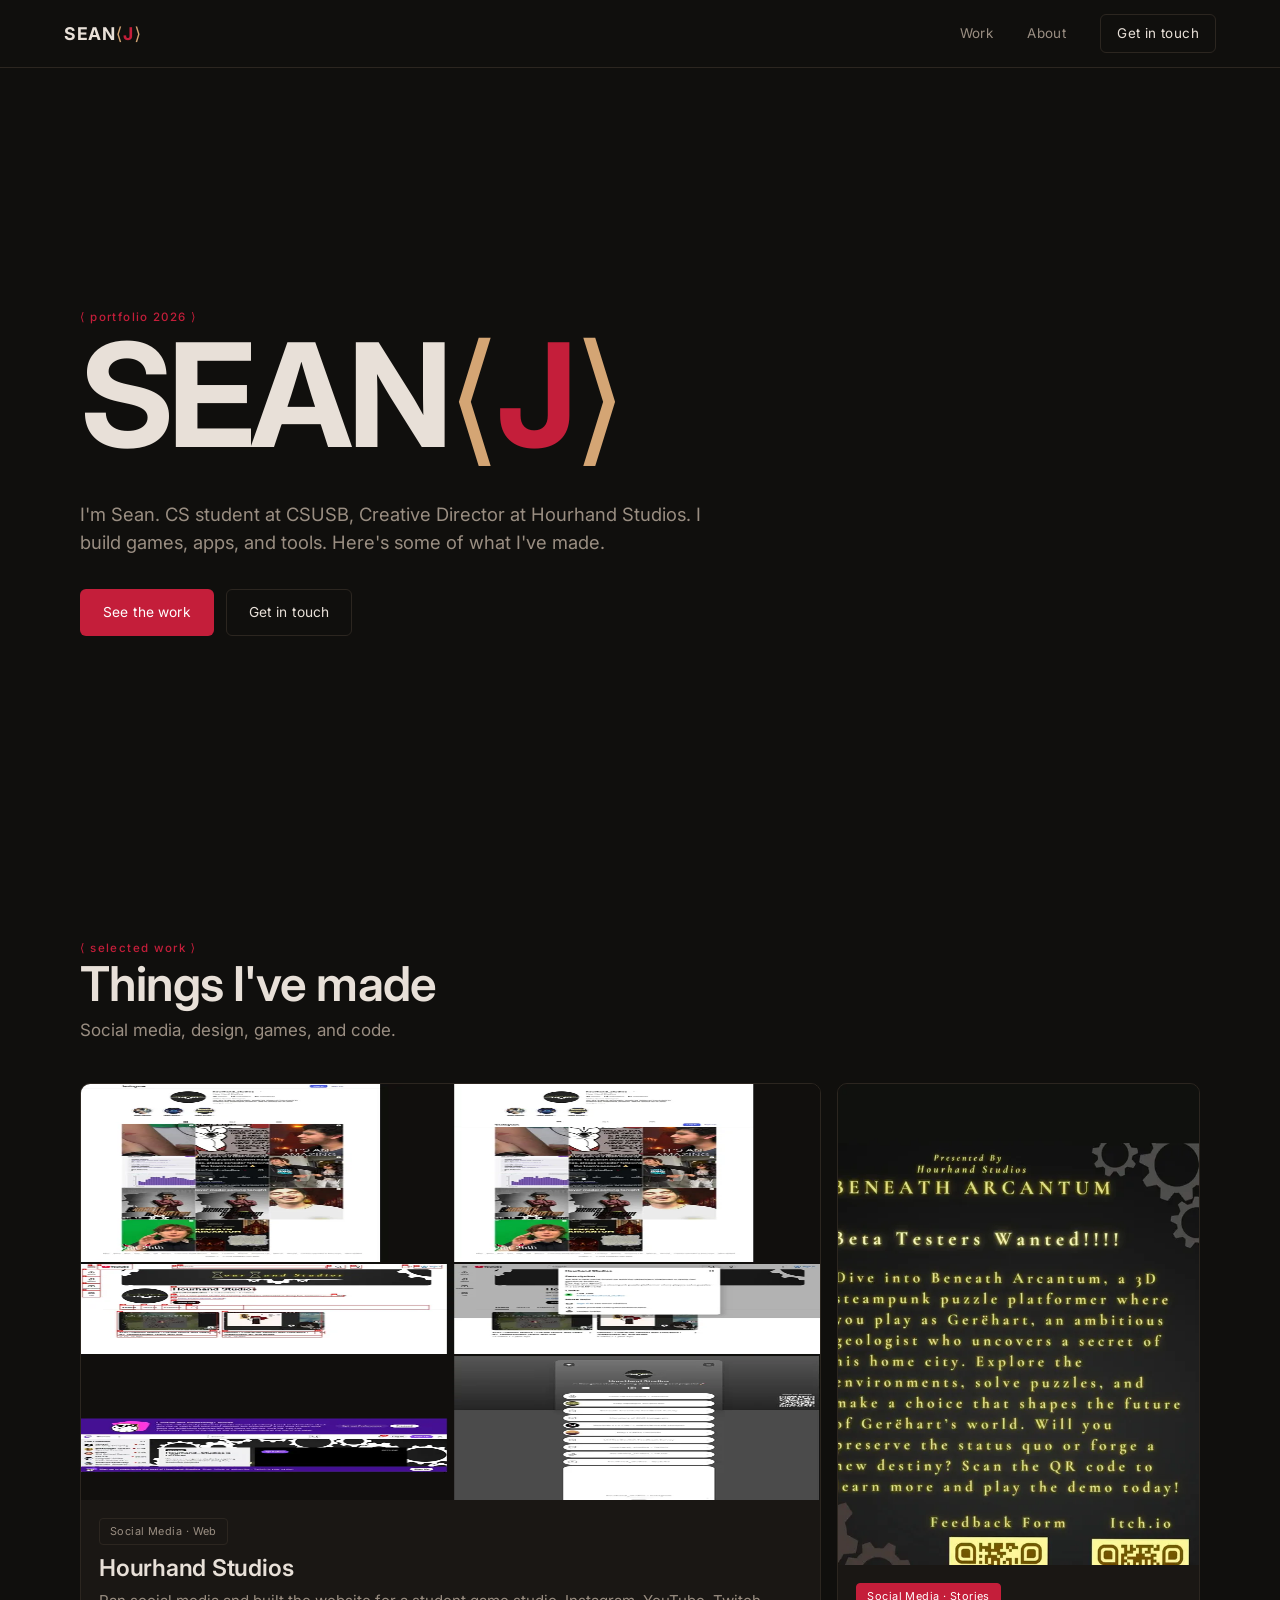
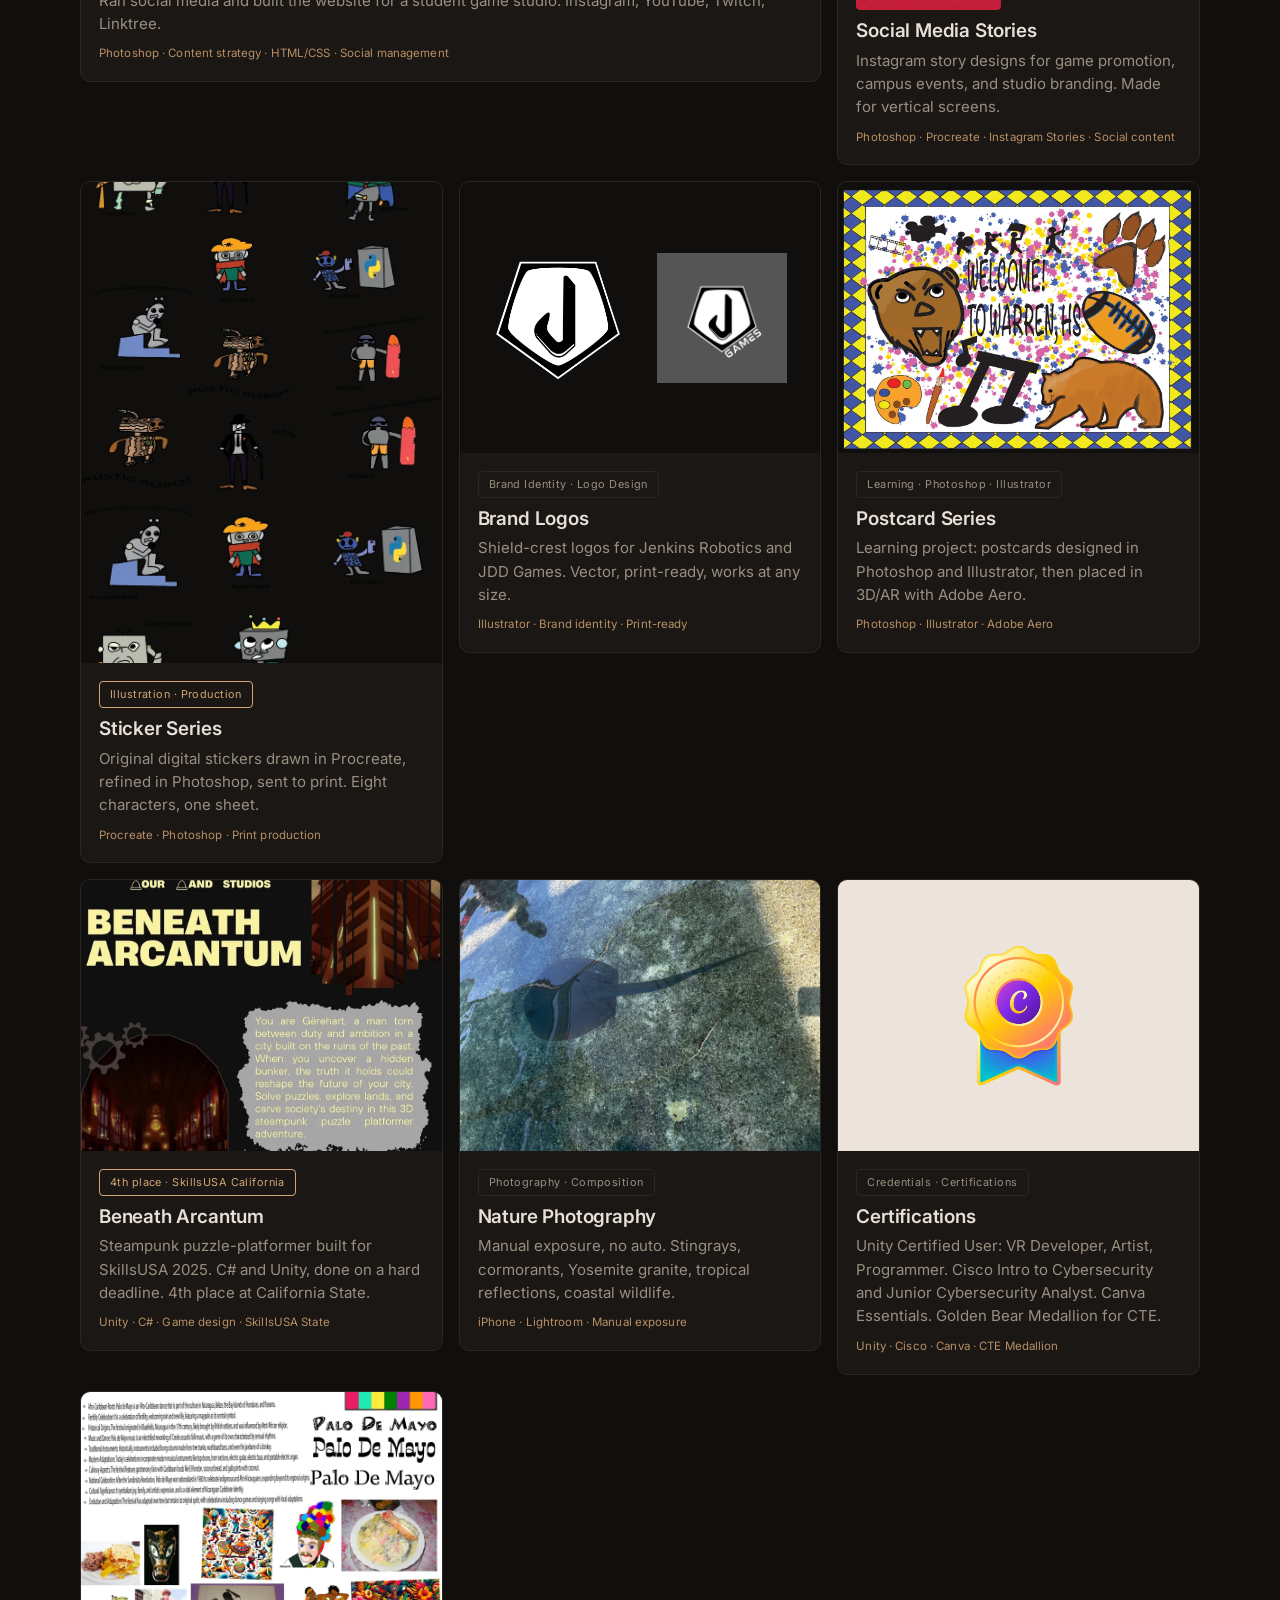
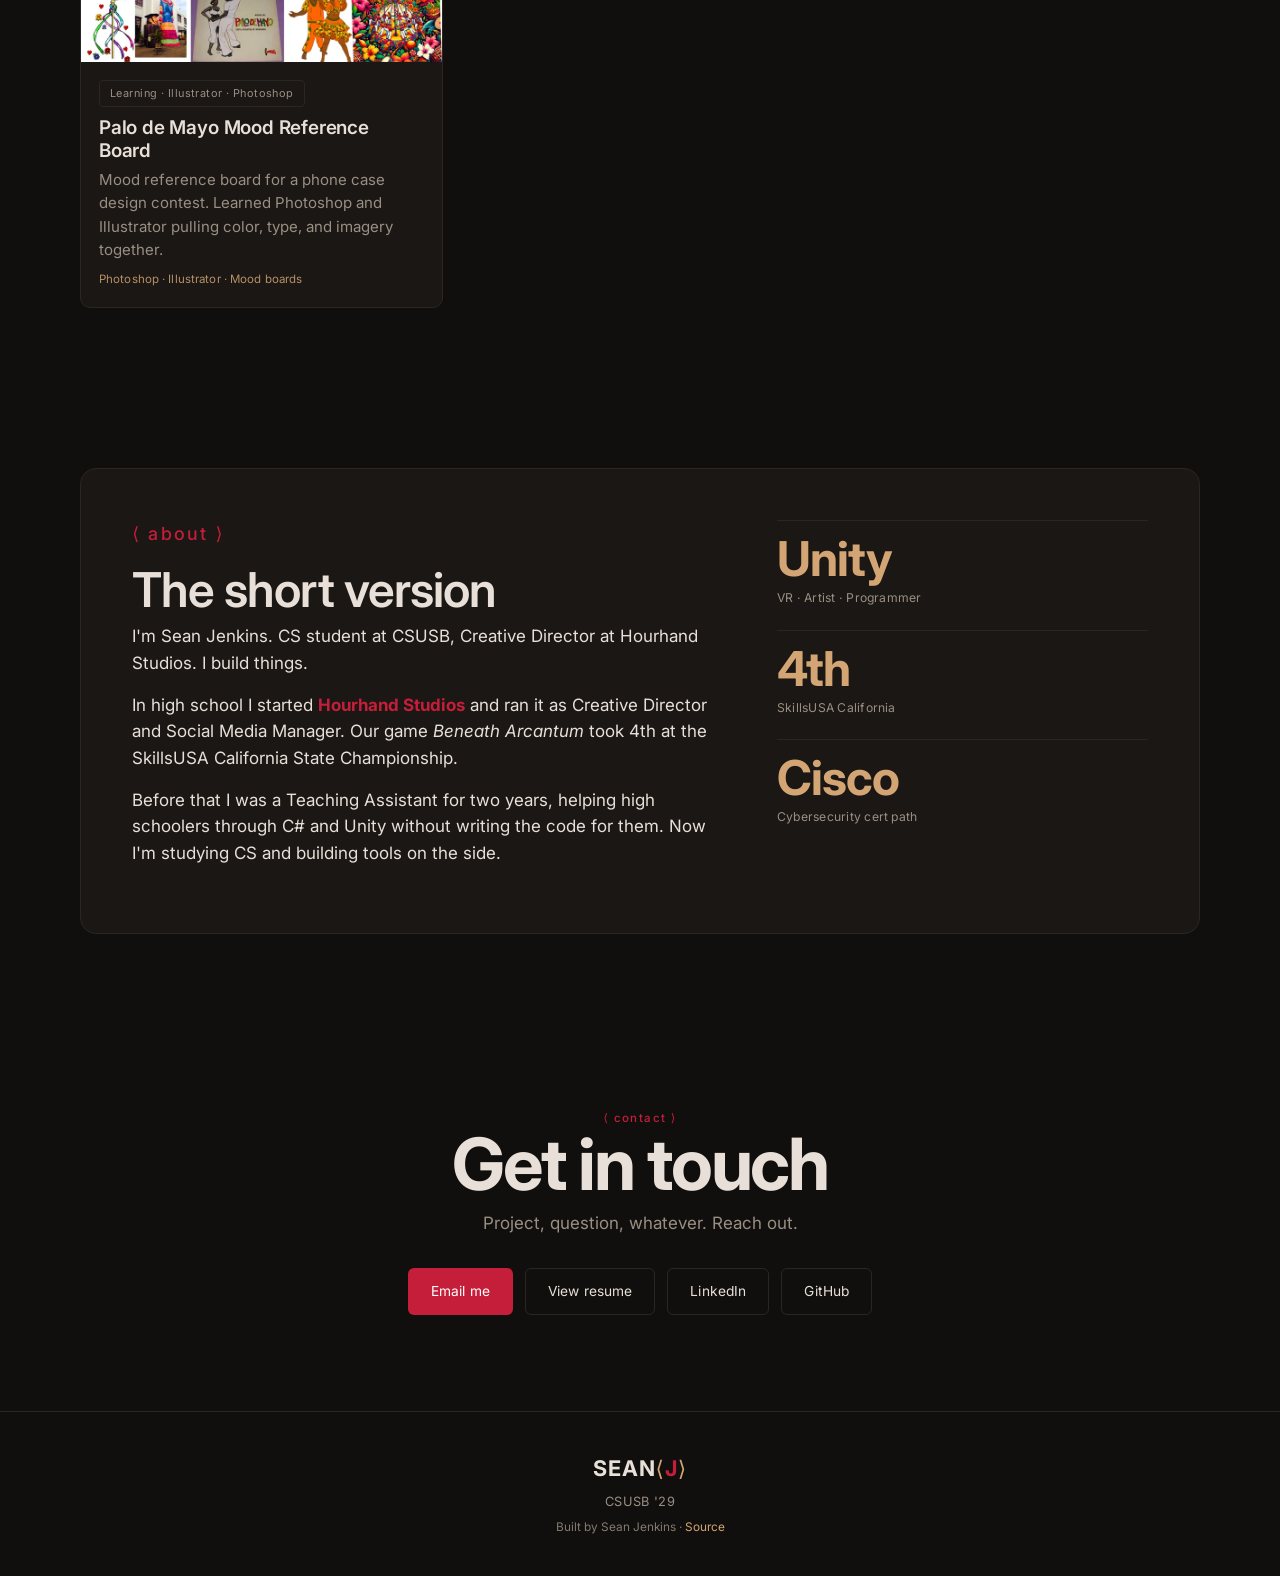
==== commit 1285cec6: "Rewrite all copy: remove fake info, AI writing, em dashes - Remove '53 C# scripts' from Beneath Arca" ====
--- a/index.html
+++ b/index.html
@@ -3,14 +3,14 @@
 <head>
 <meta charset="UTF-8" />
 <meta name="viewport" content="width=device-width, initial-scale=1.0" />
-<title>Sean Jenkins — Designer, Developer, Educator</title>
-<meta name="description" content="Sean Jenkins: designer, developer, and educator. Social media, game dev, and STEAM education. Portfolio and selected work." />
+<title>Sean Jenkins — CS Student & Developer</title>
+<meta name="description" content="Sean Jenkins: CS student at CSUSB, game dev, and creative work. Portfolio and selected projects." />
 <meta name="author" content="Sean Jenkins" />
 
 <!-- Open Graph -->
 <meta property="og:type" content="website" />
-<meta property="og:title" content="Sean Jenkins — Designer, Developer, Educator" />
-<meta property="og:description" content="Designer, developer, and educator. Social media, game dev, and STEAM education. Selected work by Sean Jenkins." />
+<meta property="og:title" content="Sean Jenkins — CS Student & Developer" />
+<meta property="og:description" content="CS student at CSUSB. Game dev, creative work, and selected projects by Sean Jenkins." />
 <meta property="og:url" content="https://seanj07.github.io/" />
 <meta property="og:image" content="https://seanj07.github.io/assets/img/projects/hourhand_social_composite.webp" />
 <meta name="theme-color" content="#100f0d" />
@@ -44,7 +44,7 @@
 
 <main>
 
-  <!-- ============ HERO (no terminal, no glow, no grain, no pills) ============ -->
+  <!-- ============ HERO ============ -->
   <section class="hero" aria-label="Introduction">
     <div class="hero__inner">
       <p class="eyebrow">&#10216;&nbsp;portfolio&nbsp;2026&nbsp;&#10217;</p>
@@ -54,8 +54,7 @@
       </h1>
 
       <p class="hero__lede">
-        I'm Sean. I'm a CS student at CSUSB, Creative Director at Hourhand Studios,
-        and I help people learn to make things. Here's what I've been working on.
+        I'm Sean. CS student at CSUSB, Creative Director at Hourhand Studios. I build games, apps, and tools. Here's some of what I've made.
       </p>
 
       <div class="hero__actions">
@@ -70,27 +69,27 @@
     <div class="section-head">
       <p class="eyebrow">&#10216;&nbsp;selected work&nbsp;&#10217;</p>
       <h2 class="section-title">Things I've made</h2>
-      <p class="section-sub">Nine pieces across social media, design, games, and code. All mine.</p>
+      <p class="section-sub">Social media, design, games, and code.</p>
     </div>
 
     <div class="grid">
 
       <!-- 1 · Hourhand Studios — FEATURED, 2 cols -->
-      <article class="card card--feat" data-reveal data-lightbox data-title="Hourhand Studios" data-desc="Creative Director &amp; Social Media Manager. Built and managed the studio's social presence across Instagram, YouTube, Twitch, and Linktree. Also designed and built the website from scratch." data-img="assets/img/projects/hourhand_social_composite.webp" data-link="https://github.com/SeanJ07/hourhand-studios" data-gallery="assets/img/projects/hourhand_ig_profile.webp,assets/img/projects/hourhand_ig_grid.webp,assets/img/projects/hourhand_yt_channel.webp,assets/img/projects/hourhand_yt_about.webp,assets/img/projects/hourhand_twitch.webp,assets/img/projects/hourhand_linktree.webp">
+      <article class="card card--feat" data-reveal data-lightbox data-title="Hourhand Studios" data-desc="Creative Director & Social Media Manager. Built and managed the studio's social presence across Instagram, YouTube, Twitch, and Linktree. Also designed and built the website." data-img="assets/img/projects/hourhand_social_composite.webp" data-link="https://github.com/SeanJ07/hourhand-studios" data-gallery="assets/img/projects/hourhand_ig_profile.webp,assets/img/projects/hourhand_ig_grid.webp,assets/img/projects/hourhand_yt_channel.webp,assets/img/projects/hourhand_yt_about.webp,assets/img/projects/hourhand_twitch.webp,assets/img/projects/hourhand_linktree.webp">
         <div class="card__media">
-          <img src="assets/img/projects/hourhand_social_composite.webp" alt="Hourhand Studios social media presence — Instagram, YouTube, Twitch, Linktree" width="800" height="450" loading="lazy" onerror="this.closest('.card__media').classList.add('is-missing')" />
+          <img src="assets/img/projects/hourhand_social_composite.webp" alt="Hourhand Studios social media presence" width="800" height="450" loading="lazy" onerror="this.closest('.card__media').classList.add('is-missing')" />
           <span class="ph" aria-hidden="true">hourhand_social_composite.webp</span>
         </div>
         <div class="card__body">
           <span class="tag">Social Media · Web</span>
           <h3 class="card__title">Hourhand Studios</h3>
-          <p class="card__desc">Creative Director &amp; Social Media Manager. Built and managed the studio's social presence across Instagram, YouTube, Twitch, and Linktree. Also designed and built the website.</p>
+          <p class="card__desc">Ran social media and built the website for a student game studio. Instagram, YouTube, Twitch, Linktree.</p>
           <p class="card__proc">Photoshop · Content strategy · HTML/CSS · Social management</p>
         </div>
       </article>
 
       <!-- 2 · Social Media Stories — TALL -->
-      <article class="card card--tall" data-reveal data-lightbox data-title="Social Media Stories" data-desc="Instagram story designs for game promotion, campus events, and studio branding. Vertical-first, built for engagement and shareability." data-img="assets/img/projects/social_stories_hero.webp" data-gallery="assets/img/projects/insta_33d7f629-397.webp,assets/img/projects/insta_55d32d6f-6a3.webp,assets/img/projects/insta_578bcabf-e1c.webp,assets/img/projects/insta_7962df03-e47.webp,assets/img/projects/insta_90240e0d-70a.webp,assets/img/projects/insta_f83e240f-5d3.webp">
+      <article class="card card--tall" data-reveal data-lightbox data-title="Social Media Stories" data-desc="Instagram story designs for game promotion, campus events, and studio branding. Vertical-first, built for engagement." data-img="assets/img/projects/social_stories_hero.webp" data-gallery="assets/img/projects/insta_33d7f629-397.webp,assets/img/projects/insta_55d32d6f-6a3.webp,assets/img/projects/insta_578bcabf-e1c.webp,assets/img/projects/insta_7962df03-e47.webp,assets/img/projects/insta_90240e0d-70a.webp,assets/img/projects/insta_f83e240f-5d3.webp">
         <div class="card__media card__media--cover">
           <img src="assets/img/projects/social_stories_hero.webp" alt="Instagram story designs for game promotion and campus events" width="400" height="500" loading="lazy" onerror="this.closest('.card__media').classList.add('is-missing')" />
           <span class="ph" aria-hidden="true">social_stories_hero.webp</span>
@@ -98,13 +97,13 @@
         <div class="card__body">
           <span class="tag tag--accent">Social Media · Stories</span>
           <h3 class="card__title">Social Media Stories</h3>
-          <p class="card__desc">Instagram story designs for game promotion, campus events, and studio branding. Vertical-first, built for engagement and shareability.</p>
+          <p class="card__desc">Instagram story designs for game promotion, campus events, and studio branding. Made for vertical screens.</p>
           <p class="card__proc">Photoshop · Procreate · Instagram Stories · Social content</p>
         </div>
       </article>
 
       <!-- 3 · Sticker Series — TALL -->
-      <article class="card card--tall" data-reveal data-lightbox data-title="Sticker Series" data-desc="Original digital stickers drawn in Procreate, refined in Photoshop, and sent to print production. Eight characters, one sheet." data-img="assets/img/projects/stickers.webp" data-gallery="assets/img/projects/stickers/sticker_01.webp,assets/img/projects/stickers/sticker_02.webp,assets/img/projects/stickers/sticker_03.webp,assets/img/projects/stickers/sticker_04.webp,assets/img/projects/stickers/sticker_05.webp,assets/img/projects/stickers/sticker_06.webp,assets/img/projects/stickers/sticker_07.webp,assets/img/projects/stickers/sticker_08.webp">
+      <article class="card card--tall" data-reveal data-lightbox data-title="Sticker Series" data-desc="Original digital stickers drawn in Procreate, refined in Photoshop, and sent to print. Eight characters, one sheet." data-img="assets/img/projects/stickers.webp" data-gallery="assets/img/projects/stickers/sticker_01.webp,assets/img/projects/stickers/sticker_02.webp,assets/img/projects/stickers/sticker_03.webp,assets/img/projects/stickers/sticker_04.webp,assets/img/projects/stickers/sticker_05.webp,assets/img/projects/stickers/sticker_06.webp,assets/img/projects/stickers/sticker_07.webp,assets/img/projects/stickers/sticker_08.webp">
         <div class="card__media card__media--cover">
           <img src="assets/img/projects/stickers.webp" alt="Printed sheet of original character stickers" width="400" height="533" loading="lazy" onerror="this.closest('.card__media').classList.add('is-missing')" />
           <span class="ph" aria-hidden="true">stickers.webp</span>
@@ -112,13 +111,13 @@
         <div class="card__body">
           <span class="tag tag--gold">Illustration · Production</span>
           <h3 class="card__title">Sticker Series</h3>
-          <p class="card__desc">Original digital stickers drawn in Procreate, refined in Photoshop, and sent to print production. Eight characters, one sheet.</p>
+          <p class="card__desc">Original digital stickers drawn in Procreate, refined in Photoshop, sent to print. Eight characters, one sheet.</p>
           <p class="card__proc">Procreate · Photoshop · Print production</p>
         </div>
       </article>
 
       <!-- 4 · Brand Logos — DUO -->
-      <article class="card card--duo" data-reveal data-lightbox data-title="Brand Logos" data-desc="Shield-crest logos for Jenkins Robotics and JDD Games. Scalable, print-ready, reads clearly at any size." data-img="assets/img/projects/logo_robotics.webp">
+      <article class="card card--duo" data-reveal data-lightbox data-title="Brand Logos" data-desc="Shield-crest logos for Jenkins Robotics and JDD Games. Scalable vector, print-ready." data-img="assets/img/projects/logo_robotics.webp">
         <div class="card__media card__media--logos">
           <img src="assets/img/projects/logo_robotics.webp" alt="Jenkins Robotics shield-crest logo" width="200" height="200" loading="lazy" onerror="this.closest('.card__media').classList.add('is-missing')" />
           <img src="assets/img/projects/logo_jddgames.webp" alt="JDD Games shield-crest logo" width="200" height="200" loading="lazy" />
@@ -127,27 +126,27 @@
         <div class="card__body">
           <span class="tag">Brand Identity · Logo Design</span>
           <h3 class="card__title">Brand Logos</h3>
-          <p class="card__desc">Shield-crest logos for Jenkins Robotics and JDD Games. Scalable, print-ready, reads clearly at any size.</p>
+          <p class="card__desc">Shield-crest logos for Jenkins Robotics and JDD Games. Vector, print-ready, works at any size.</p>
           <p class="card__proc">Illustrator · Brand identity · Print-ready</p>
         </div>
       </article>
 
       <!-- 5 · Postcard Series -->
-      <article class="card" data-reveal data-lightbox data-title="Postcard Series" data-desc="Learning project: designed postcards in Photoshop and Illustrator, then brought them into 3D/AR using Adobe Aero. 2D design to spatial experience." data-img="assets/img/projects/postcard.webp" data-gallery="assets/img/projects/postcard_2.webp,assets/img/projects/postcard_submission.webp">
-        <div class="card__media card__media--cover">
-          <img src="assets/img/projects/postcard.webp" alt="Postcard designs — learning Photoshop, Illustrator, and Adobe Aero" width="400" height="300" loading="lazy" onerror="this.closest('.card__media').classList.add('is-missing')" />
+      <article class="card" data-reveal data-lightbox data-title="Postcard Series" data-desc="Learning project: designed postcards in Photoshop and Illustrator, then brought them into 3D/AR with Adobe Aero." data-img="assets/img/projects/postcard.webp" data-gallery="assets/img/projects/postcard_2.webp,assets/img/projects/postcard_submission.webp">
+        <div class="card__media card__media--cover">
+          <img src="assets/img/projects/postcard.webp" alt="Postcard designs in Photoshop, Illustrator, and Adobe Aero" width="400" height="300" loading="lazy" onerror="this.closest('.card__media').classList.add('is-missing')" />
           <span class="ph" aria-hidden="true">postcard.webp</span>
         </div>
         <div class="card__body">
           <span class="tag">Learning · Photoshop · Illustrator</span>
           <h3 class="card__title">Postcard Series</h3>
-          <p class="card__desc">Learning project: designed postcards in Photoshop and Illustrator, then brought them into 3D/AR using Adobe Aero. From flat design to spatial experience.</p>
+          <p class="card__desc">Learning project: postcards designed in Photoshop and Illustrator, then placed in 3D/AR with Adobe Aero.</p>
           <p class="card__proc">Photoshop · Illustrator · Adobe Aero</p>
         </div>
       </article>
 
       <!-- 6 · Beneath Arcantum -->
-      <article class="card" data-reveal data-lightbox data-title="Beneath Arcantum" data-desc="A steampunk puzzle-platformer built for SkillsUSA competition. 53 custom C# scripts, 12 scenes, a full game loop. 4th place, California State Championship." data-img="assets/img/projects/beneath_arcantum.webp" data-gallery="assets/img/projects/character_turnaround_AGerehart.webp,assets/img/projects/whiteboard_design_1.webp,assets/img/projects/whiteboard_design_2.webp">
+      <article class="card" data-reveal data-lightbox data-title="Beneath Arcantum" data-desc="A steampunk puzzle-platformer built for SkillsUSA competition. Took 4th place at California State Championship." data-img="assets/img/projects/beneath_arcantum.webp" data-gallery="assets/img/projects/character_turnaround_AGerehart.webp,assets/img/projects/whiteboard_design_1.webp,assets/img/projects/whiteboard_design_2.webp">
         <div class="card__media card__media--cover">
           <img src="assets/img/projects/beneath_arcantum.webp" alt="Beneath Arcantum steampunk game poster" width="400" height="300" loading="lazy" onerror="this.closest('.card__media').classList.add('is-missing')" />
           <span class="ph" aria-hidden="true">beneath_arcantum.webp</span>
@@ -155,13 +154,13 @@
         <div class="card__body">
           <span class="tag tag--gold">4th place · SkillsUSA California</span>
           <h3 class="card__title">Beneath Arcantum</h3>
-          <p class="card__desc">Competition piece — a steampunk puzzle-platformer for the SkillsUSA 2025 Interactive Application and Game Development contest. 53 C# scripts, 12 scenes, finished on a deadline that didn't move. 4th place, California State.</p>
+          <p class="card__desc">Steampunk puzzle-platformer built for SkillsUSA 2025. C# and Unity, done on a hard deadline. 4th place at California State.</p>
           <p class="card__proc">Unity · C# · Game design · SkillsUSA State</p>
         </div>
       </article>
 
       <!-- 7 · Nature Photography -->
-      <article class="card" data-reveal data-lightbox data-title="Nature Photography" data-desc="Photos framed and exposed by hand — stingrays, cormorants, Yosemite granite, tropical reflections, coastal wildlife, and more." data-img="assets/img/projects/photography_stingray.webp" data-gallery="assets/img/projects/stingray_bluespotted_overhead.webp,assets/img/projects/cormorant_facing.webp,assets/img/projects/yosemite_river_forest_granite_cliff.webp,assets/img/projects/tropicaltreeline_reflections.webp,assets/img/projects/sculpturegarden_landscape.webp,assets/img/projects/lake_mountain_panorama.webp,assets/img/projects/sun_lensflare_rooftop_silhouettes.webp,assets/img/projects/seagull_beach_surf.webp">
+      <article class="card" data-reveal data-lightbox data-title="Nature Photography" data-desc="Photos framed and exposed by hand. Stingrays, cormorants, Yosemite granite, tropical reflections, coastal wildlife." data-img="assets/img/projects/photography_stingray.webp" data-gallery="assets/img/projects/stingray_bluespotted_overhead.webp,assets/img/projects/cormorant_facing.webp,assets/img/projects/yosemite_river_forest_granite_cliff.webp,assets/img/projects/tropicaltreeline_reflections.webp,assets/img/projects/sculpturegarden_landscape.webp,assets/img/projects/lake_mountain_panorama.webp,assets/img/projects/sun_lensflare_rooftop_silhouettes.webp,assets/img/projects/seagull_beach_surf.webp">
         <div class="card__media card__media--cover">
           <img src="assets/img/projects/photography_stingray.webp" alt="Blue-spotted stingray photographed with manual exposure" width="800" height="600" loading="lazy" onerror="this.closest('.card__media').classList.add('is-missing')" />
           <span class="ph" aria-hidden="true">photography_stingray.webp</span>
@@ -169,27 +168,27 @@
         <div class="card__body">
           <span class="tag">Photography · Composition</span>
           <h3 class="card__title">Nature Photography</h3>
-          <p class="card__desc">Photos framed and exposed by hand — stingrays, cormorants, Yosemite granite, tropical reflections, coastal wildlife, and more.</p>
+          <p class="card__desc">Manual exposure, no auto. Stingrays, cormorants, Yosemite granite, tropical reflections, coastal wildlife.</p>
           <p class="card__proc">iPhone · Lightroom · Manual exposure</p>
         </div>
       </article>
 
       <!-- 8 · Certifications -->
-      <article class="card" data-reveal data-lightbox data-title="Certifications" data-desc="4th place, SkillsUSA California State Championship. Canva Essentials certified. Contestant resume on file." data-img="assets/img/projects/certifications_badge.webp" data-gallery="assets/img/projects/skillsusa_score_report.webp">
+      <article class="card" data-reveal data-lightbox data-title="Certifications" data-desc="Unity Certified User (VR Developer, Artist, Programmer). Cisco Intro to Cybersecurity and Junior Cybersecurity Analyst. Canva Essentials. Golden Bear Medallion for CTE." data-img="assets/img/projects/certifications_badge.webp" data-gallery="assets/img/projects/skillsusa_score_report.webp">
         <div class="card__media card__media--matte" style="background:var(--matte);display:flex;flex-direction:column;align-items:center;justify-content:center;gap:14px;padding:28px 22px;">
-          <img src="assets/img/projects/certifications_badge.webp" alt="SkillsUSA 4th place California and Canva Essentials certification" width="300" height="140" loading="lazy" onerror="this.closest('.card__media').classList.add('is-missing')" style="width:100%;max-height:140px;object-fit:contain;" />
+          <img src="assets/img/projects/certifications_badge.webp" alt="Certifications and credentials" width="300" height="140" loading="lazy" onerror="this.closest('.card__media').classList.add('is-missing')" style="width:100%;max-height:140px;object-fit:contain;" />
           <span class="ph" aria-hidden="true">certifications_badge.webp</span>
         </div>
         <div class="card__body">
           <span class="tag">Credentials · Certifications</span>
           <h3 class="card__title">Certifications</h3>
-          <p class="card__desc">4th place, SkillsUSA California State Championship. Canva Essentials certified. Contestant resume on file.</p>
-          <p class="card__proc">SkillsUSA · Canva Essentials · Resume available</p>
+          <p class="card__desc">Unity Certified User: VR Developer, Artist, Programmer. Cisco Intro to Cybersecurity and Junior Cybersecurity Analyst. Canva Essentials. Golden Bear Medallion for CTE.</p>
+          <p class="card__proc">Unity · Cisco · Canva · CTE Medallion</p>
         </div>
       </article>
 
       <!-- 9 · Palo de Mayo Mood Reference Board -->
-      <article class="card" data-reveal data-lightbox data-title="Palo de Mayo Mood Reference Board" data-desc="A mood reference board built for a phone case design contest. Used to learn Photoshop and Illustrator while pulling color, type, and imagery into one system." data-img="assets/img/projects/moodboard_campaign.webp">
+      <article class="card" data-reveal data-lightbox data-title="Palo de Mayo Mood Reference Board" data-desc="Mood reference board for a phone case design contest. Used to learn Photoshop and Illustrator." data-img="assets/img/projects/moodboard_campaign.webp">
         <div class="card__media card__media--cover">
           <img src="assets/img/projects/moodboard_campaign.webp" alt="Palo de Mayo mood reference board for phone case contest" width="800" height="618" loading="lazy" onerror="this.closest('.card__media').classList.add('is-missing')" />
           <span class="ph" aria-hidden="true">moodboard_campaign.webp</span>
@@ -197,7 +196,7 @@
         <div class="card__body">
           <span class="tag">Learning · Illustrator · Photoshop</span>
           <h3 class="card__title">Palo de Mayo Mood Reference Board</h3>
-          <p class="card__desc">A mood reference board built for a phone case design contest. Used to learn Photoshop and Illustrator while pulling color, type, and imagery into one system.</p>
+          <p class="card__desc">Mood reference board for a phone case design contest. Learned Photoshop and Illustrator pulling color, type, and imagery together.</p>
           <p class="card__proc">Photoshop · Illustrator · Mood boards</p>
         </div>
       </article>
@@ -211,16 +210,15 @@
       <div class="about__text">
         <p class="eyebrow">&#10216;&nbsp;about&nbsp;&#10217;</p>
         <h2 class="section-title">The short version</h2>
-        <p>I'm Sean Jenkins. CSUSB student. I build things and help other people build things too.</p>
-        <p>In high school I founded <strong>Hourhand Studios</strong> and served as Creative Director and Social Media Manager. We took 4th at the SkillsUSA California State Championship with our game <em>Beneath Arcantum</em> — 53 C# scripts, 12 scenes, finished on a deadline that didn't move.</p>
-        <p>Now I'm studying CS at CSUSB, building AI tools on the side, and working toward <strong>Jenkins Digital Design</strong> — a STEAM education platform where each of us teaches what we know. Music, cybersecurity, astronomy, code. The best way to learn something is to teach it.</p>
-        <p class="about__note">When I'm not working, I'm watching Gurren Lagann, building in Minecraft, or convincing someone they can do engineering even if they don't think they can.</p>
+        <p>I'm Sean Jenkins. CS student at CSUSB, Creative Director at Hourhand Studios. I build things.</p>
+        <p>In high school I started <strong>Hourhand Studios</strong> and ran it as Creative Director and Social Media Manager. Our game <em>Beneath Arcantum</em> took 4th at the SkillsUSA California State Championship.</p>
+        <p>Before that I was a Teaching Assistant for two years, helping high schoolers through C# and Unity without writing the code for them. Now I'm studying CS and building tools on the side.</p>
       </div>
 
       <ul class="stats" aria-label="At a glance">
+        <li><span class="stats__num">Unity</span><span class="stats__lbl">VR · Artist · Programmer</span></li>
         <li><span class="stats__num">4th</span><span class="stats__lbl">SkillsUSA California</span></li>
-        <li><span class="stats__num">53</span><span class="stats__lbl">C# scripts shipped</span></li>
-        <li><span class="stats__num">4</span><span class="stats__lbl">Brand identities built</span></li>
+        <li><span class="stats__num">Cisco</span><span class="stats__lbl">Cybersecurity cert path</span></li>
       </ul>
     </div>
   </section>
@@ -228,8 +226,8 @@
   <!-- ============ CONTACT ============ -->
   <section class="contact" id="contact" aria-label="Contact">
     <p class="eyebrow">&#10216;&nbsp;contact&nbsp;&#10217;</p>
-    <h2 class="contact__title">Let's talk</h2>
-    <p class="contact__sub">Got a project, a class, or an idea worth building? I'm listening.</p>
+    <h2 class="contact__title">Get in touch</h2>
+    <p class="contact__sub">Project, question, whatever. Reach out.</p>
     <div class="contact__actions">
       <a class="btn btn--solid" href="mailto:sean.anthony.jenkins.41@gmail.com">Email me</a>
       <a class="btn btn--ghost" href="assets/docs/SeanJ_Resume.pdf" target="_blank" rel="noopener">View resume</a>
@@ -244,7 +242,7 @@
   <a class="brand brand--sm" href="#top" aria-label="Back to top">
     <span class="brand__name">SEAN</span><span class="brand__bracket">&#10216;</span><span class="brand__j">J</span><span class="brand__bracket">&#10217;</span>
   </a>
-  <p class="footer__tag">Builder. Creator. Teacher.</p>
+  <p class="footer__tag">CSUSB '29</p>
   <p class="footer__meta">Built by Sean Jenkins · <a href="https://github.com/SeanJ07/SeanJ07.github.io" target="_blank" rel="noopener">Source</a></p>
 </footer>
 
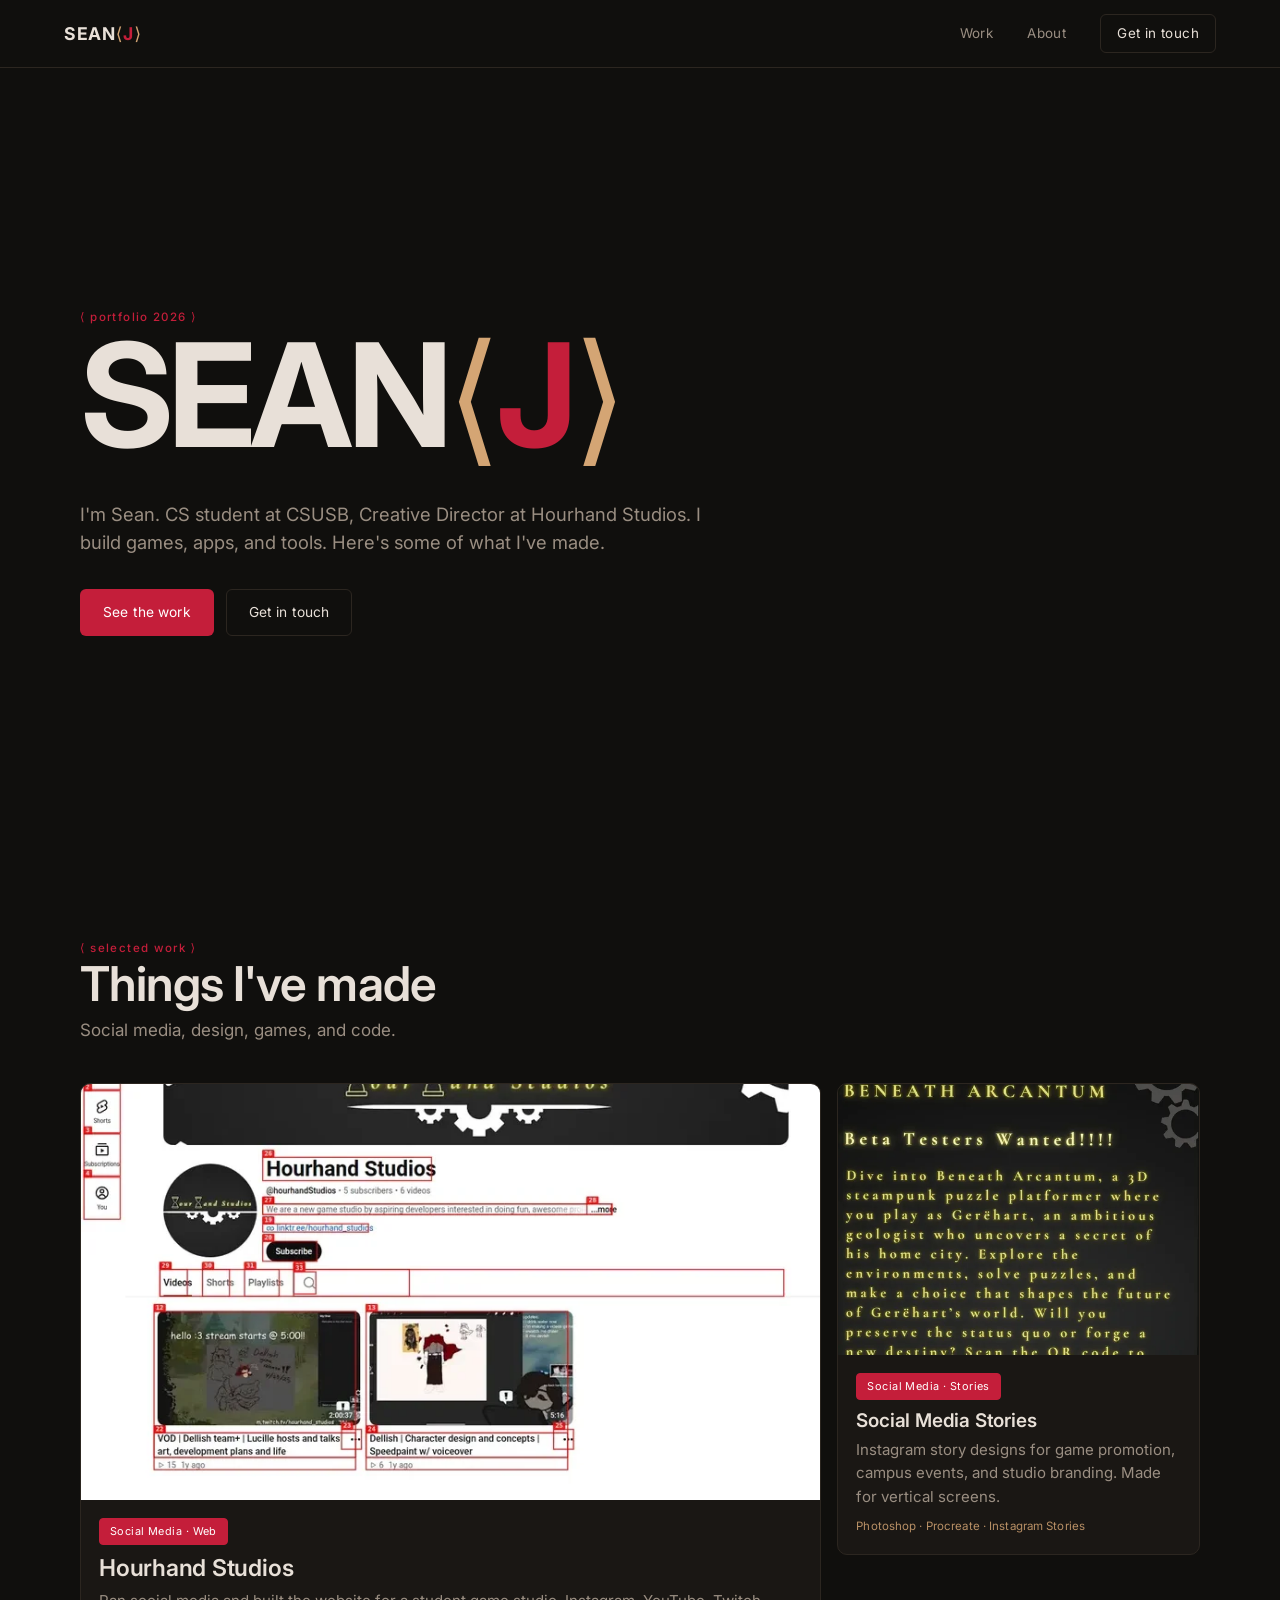
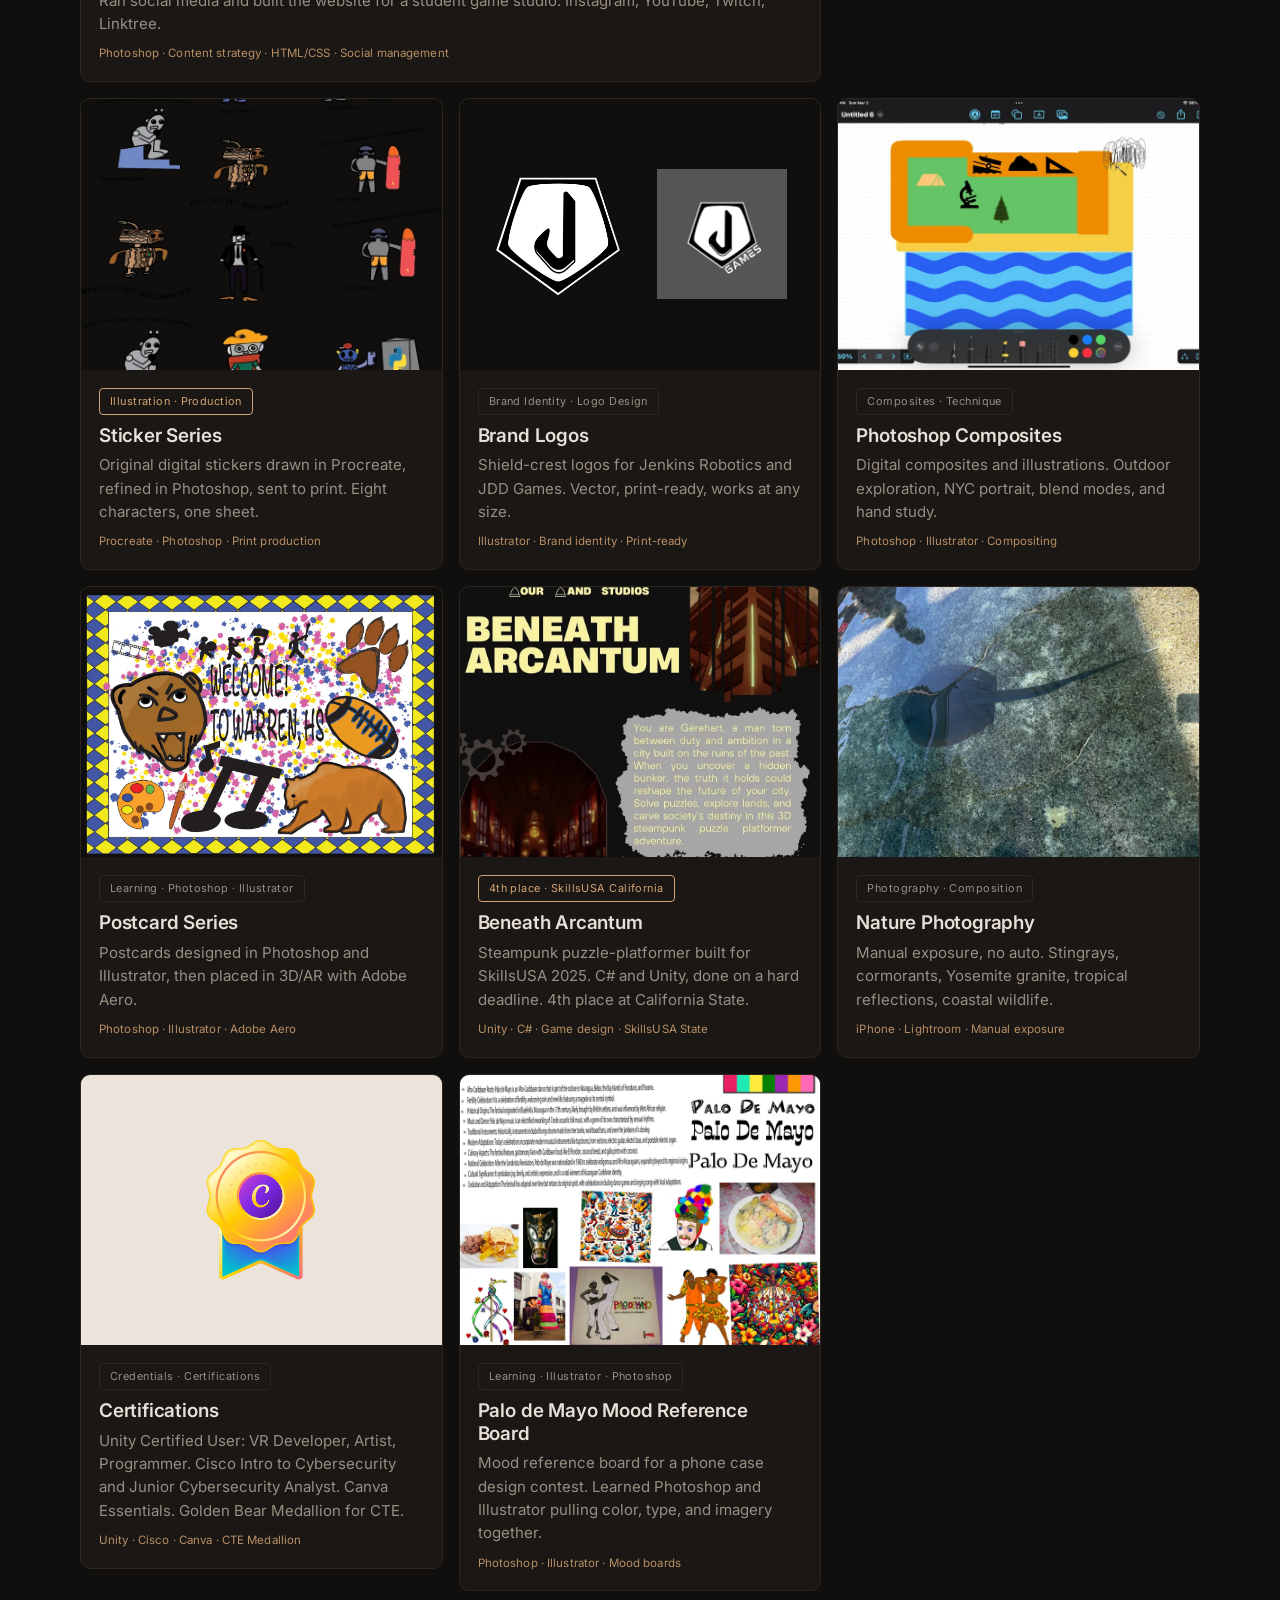
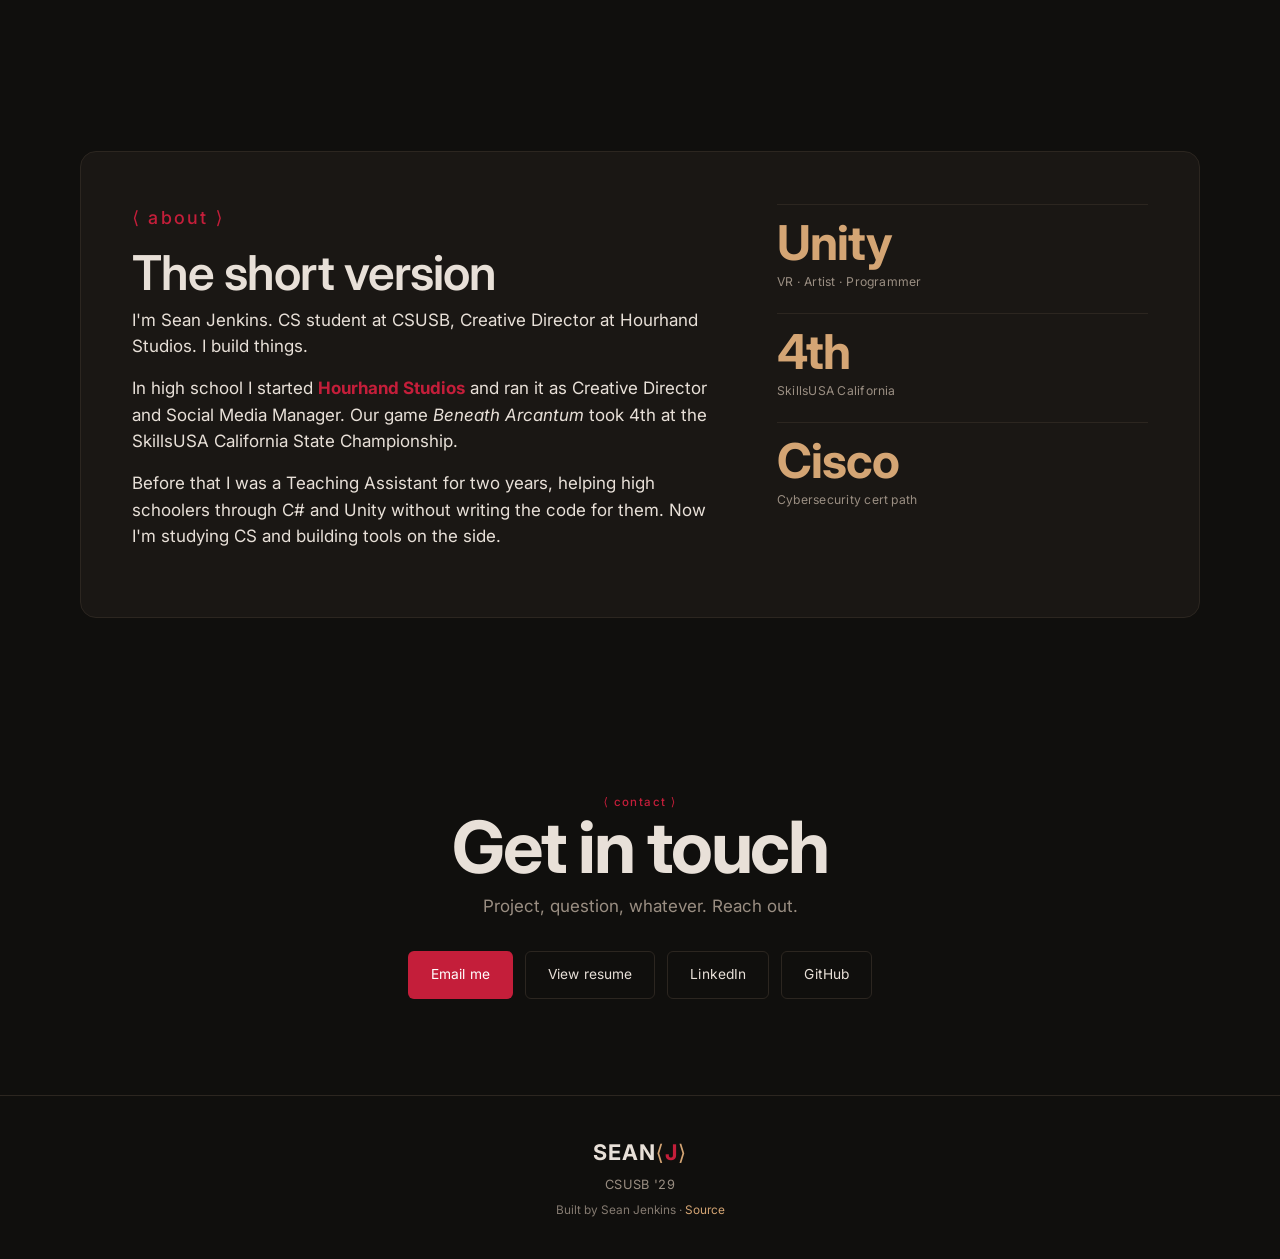
==== commit 118b22b6: "Fix Hourhand hero: single cover instead of collage grid; remove card--tall from Stories/Stickers to " ====
--- a/index.html
+++ b/index.html
@@ -3,16 +3,16 @@
 <head>
 <meta charset="UTF-8" />
 <meta name="viewport" content="width=device-width, initial-scale=1.0" />
-<title>Sean Jenkins — CS Student & Developer</title>
-<meta name="description" content="Sean Jenkins: CS student at CSUSB, game dev, and creative work. Portfolio and selected projects." />
+<title>Sean Jenkins, CS Student & Developer</title>
+<meta name="description" content="Sean Jenkins: CS student, game dev, creative work. Portfolio and selected projects." />
 <meta name="author" content="Sean Jenkins" />
 
 <!-- Open Graph -->
 <meta property="og:type" content="website" />
-<meta property="og:title" content="Sean Jenkins — CS Student & Developer" />
+<meta property="og:title" content="Sean Jenkins, CS Student & Developer" />
 <meta property="og:description" content="CS student at CSUSB. Game dev, creative work, and selected projects by Sean Jenkins." />
 <meta property="og:url" content="https://seanj07.github.io/" />
-<meta property="og:image" content="https://seanj07.github.io/assets/img/projects/hourhand_social_composite.webp" />
+<meta property="og:image" content="https://seanj07.github.io/assets/img/projects/hourhand_hero.webp" />
 <meta name="theme-color" content="#100f0d" />
 <link rel="canonical" href="https://seanj07.github.io/" />
 
@@ -75,37 +75,37 @@
     <div class="grid">
 
       <!-- 1 · Hourhand Studios — FEATURED, 2 cols -->
-      <article class="card card--feat" data-reveal data-lightbox data-title="Hourhand Studios" data-desc="Creative Director & Social Media Manager. Built and managed the studio's social presence across Instagram, YouTube, Twitch, and Linktree. Also designed and built the website." data-img="assets/img/projects/hourhand_social_composite.webp" data-link="https://github.com/SeanJ07/hourhand-studios" data-gallery="assets/img/projects/hourhand_ig_profile.webp,assets/img/projects/hourhand_ig_grid.webp,assets/img/projects/hourhand_yt_channel.webp,assets/img/projects/hourhand_yt_about.webp,assets/img/projects/hourhand_twitch.webp,assets/img/projects/hourhand_linktree.webp">
-        <div class="card__media">
-          <img src="assets/img/projects/hourhand_social_composite.webp" alt="Hourhand Studios social media presence" width="800" height="450" loading="lazy" onerror="this.closest('.card__media').classList.add('is-missing')" />
-          <span class="ph" aria-hidden="true">hourhand_social_composite.webp</span>
-        </div>
-        <div class="card__body">
-          <span class="tag">Social Media · Web</span>
+      <article class="card card--feat" data-reveal data-lightbox data-title="Hourhand Studios" data-desc="Creative Director and Social Media Manager for a student game studio. Ran Instagram, YouTube, Twitch, and Linktree. Also designed and built the website." data-img="assets/img/projects/hourhand_hero.webp" data-link="https://github.com/SeanJ07/hourhand-studios" data-gallery="assets/img/projects/hourhand_ig_profile.webp,assets/img/projects/hourhand_ig_grid.webp,assets/img/projects/hourhand_yt_channel.webp,assets/img/projects/hourhand_yt_about.webp,assets/img/projects/hourhand_twitch.webp,assets/img/projects/hourhand_linktree.webp">
+        <div class="card__media card__media--cover">
+          <img src="assets/img/projects/hourhand_hero.webp" alt="Hourhand Studios YouTube channel" width="800" height="450" loading="lazy" onerror="this.closest('.card__media').classList.add('is-missing')" />
+          <span class="ph" aria-hidden="true">hourhand_hero.webp</span>
+        </div>
+        <div class="card__body">
+          <span class="tag tag--accent">Social Media · Web</span>
           <h3 class="card__title">Hourhand Studios</h3>
           <p class="card__desc">Ran social media and built the website for a student game studio. Instagram, YouTube, Twitch, Linktree.</p>
           <p class="card__proc">Photoshop · Content strategy · HTML/CSS · Social management</p>
         </div>
       </article>
 
-      <!-- 2 · Social Media Stories — TALL -->
-      <article class="card card--tall" data-reveal data-lightbox data-title="Social Media Stories" data-desc="Instagram story designs for game promotion, campus events, and studio branding. Vertical-first, built for engagement." data-img="assets/img/projects/social_stories_hero.webp" data-gallery="assets/img/projects/insta_33d7f629-397.webp,assets/img/projects/insta_55d32d6f-6a3.webp,assets/img/projects/insta_578bcabf-e1c.webp,assets/img/projects/insta_7962df03-e47.webp,assets/img/projects/insta_90240e0d-70a.webp,assets/img/projects/insta_f83e240f-5d3.webp">
-        <div class="card__media card__media--cover">
-          <img src="assets/img/projects/social_stories_hero.webp" alt="Instagram story designs for game promotion and campus events" width="400" height="500" loading="lazy" onerror="this.closest('.card__media').classList.add('is-missing')" />
+      <!-- 2 · Social Media Stories -->
+      <article class="card" data-reveal data-lightbox data-title="Social Media Stories" data-desc="Instagram story designs for game promotion, campus events, and studio branding. Vertical-first, built for engagement." data-img="assets/img/projects/social_stories_hero.webp" data-gallery="assets/img/projects/stories/43c88e58dc134a899c272cf296bfd002_still.webp,assets/img/projects/stories/7d1b6f6573af4b9fa34bf690951682ce_still.webp,assets/img/projects/stories/8b72f865a2624f7685fc919fe6bc81a9_still.webp,assets/img/projects/stories/907ada28ff084d4da5169aee910412c5_still.webp,assets/img/projects/stories/b5b0406dfc5c4100a0a4d1416bda9446_still.webp,assets/img/projects/stories/bfc04bd964e94e21b283b94d0d482f1a_still.webp,assets/img/projects/stories/c2e9df77345c49a89b0c6fc1a33b06f4_still.webp,assets/img/projects/stories/d275518638ca411cb61909ab5d6adfd4_still.webp">
+        <div class="card__media card__media--cover">
+          <img src="assets/img/projects/social_stories_hero.webp" alt="Instagram story designs for game promotion and campus events" width="400" height="300" loading="lazy" onerror="this.closest('.card__media').classList.add('is-missing')" />
           <span class="ph" aria-hidden="true">social_stories_hero.webp</span>
         </div>
         <div class="card__body">
           <span class="tag tag--accent">Social Media · Stories</span>
           <h3 class="card__title">Social Media Stories</h3>
           <p class="card__desc">Instagram story designs for game promotion, campus events, and studio branding. Made for vertical screens.</p>
-          <p class="card__proc">Photoshop · Procreate · Instagram Stories · Social content</p>
-        </div>
-      </article>
-
-      <!-- 3 · Sticker Series — TALL -->
-      <article class="card card--tall" data-reveal data-lightbox data-title="Sticker Series" data-desc="Original digital stickers drawn in Procreate, refined in Photoshop, and sent to print. Eight characters, one sheet." data-img="assets/img/projects/stickers.webp" data-gallery="assets/img/projects/stickers/sticker_01.webp,assets/img/projects/stickers/sticker_02.webp,assets/img/projects/stickers/sticker_03.webp,assets/img/projects/stickers/sticker_04.webp,assets/img/projects/stickers/sticker_05.webp,assets/img/projects/stickers/sticker_06.webp,assets/img/projects/stickers/sticker_07.webp,assets/img/projects/stickers/sticker_08.webp">
-        <div class="card__media card__media--cover">
-          <img src="assets/img/projects/stickers.webp" alt="Printed sheet of original character stickers" width="400" height="533" loading="lazy" onerror="this.closest('.card__media').classList.add('is-missing')" />
+          <p class="card__proc">Photoshop · Procreate · Instagram Stories</p>
+        </div>
+      </article>
+
+      <!-- 3 · Sticker Series -->
+      <article class="card" data-reveal data-lightbox data-title="Sticker Series" data-desc="Original digital stickers drawn in Procreate, refined in Photoshop, and sent to print. Eight characters, one sheet." data-img="assets/img/projects/stickers.webp" data-gallery="assets/img/projects/stickers/sticker_01.webp,assets/img/projects/stickers/sticker_02.webp,assets/img/projects/stickers/sticker_03.webp,assets/img/projects/stickers/sticker_04.webp,assets/img/projects/stickers/sticker_05.webp,assets/img/projects/stickers/sticker_06.webp,assets/img/projects/stickers/sticker_07.webp,assets/img/projects/stickers/sticker_08.webp">
+        <div class="card__media card__media--cover">
+          <img src="assets/img/projects/stickers.webp" alt="Printed sheet of original character stickers" width="400" height="300" loading="lazy" onerror="this.closest('.card__media').classList.add('is-missing')" />
           <span class="ph" aria-hidden="true">stickers.webp</span>
         </div>
         <div class="card__body">
@@ -117,7 +117,7 @@
       </article>
 
       <!-- 4 · Brand Logos — DUO -->
-      <article class="card card--duo" data-reveal data-lightbox data-title="Brand Logos" data-desc="Shield-crest logos for Jenkins Robotics and JDD Games. Scalable vector, print-ready." data-img="assets/img/projects/logo_robotics.webp">
+      <article class="card" data-reveal data-lightbox data-title="Brand Logos" data-desc="Shield-crest logos for Jenkins Robotics and JDD Games. Scalable vector, print-ready." data-img="assets/img/projects/logo_robotics.webp">
         <div class="card__media card__media--logos">
           <img src="assets/img/projects/logo_robotics.webp" alt="Jenkins Robotics shield-crest logo" width="200" height="200" loading="lazy" onerror="this.closest('.card__media').classList.add('is-missing')" />
           <img src="assets/img/projects/logo_jddgames.webp" alt="JDD Games shield-crest logo" width="200" height="200" loading="lazy" />
@@ -131,8 +131,22 @@
         </div>
       </article>
 
-      <!-- 5 · Postcard Series -->
-      <article class="card" data-reveal data-lightbox data-title="Postcard Series" data-desc="Learning project: designed postcards in Photoshop and Illustrator, then brought them into 3D/AR with Adobe Aero." data-img="assets/img/projects/postcard.webp" data-gallery="assets/img/projects/postcard_2.webp,assets/img/projects/postcard_submission.webp">
+      <!-- 5 · Photoshop Composites -->
+      <article class="card" data-reveal data-lightbox data-title="Photoshop Composites" data-desc="Digital composites and illustration work in Photoshop and Illustrator. Outdoor exploration illustration, NYC composite, multiply/color blending, and hand composite." data-img="assets/img/projects/outdoor_exploration.webp" data-gallery="assets/img/projects/red_in_nyc.webp,assets/img/projects/multiply_and_color.webp,assets/img/projects/hands_composite_new.webp">
+        <div class="card__media card__media--cover">
+          <img src="assets/img/projects/outdoor_exploration.webp" alt="Outdoor exploration illustration" width="400" height="300" loading="lazy" onerror="this.closest('.card__media').classList.add('is-missing')" />
+          <span class="ph" aria-hidden="true">outdoor_exploration.webp</span>
+        </div>
+        <div class="card__body">
+          <span class="tag">Composites · Technique</span>
+          <h3 class="card__title">Photoshop Composites</h3>
+          <p class="card__desc">Digital composites and illustrations. Outdoor exploration, NYC portrait, blend modes, and hand study.</p>
+          <p class="card__proc">Photoshop · Illustrator · Compositing</p>
+        </div>
+      </article>
+
+      <!-- 6 · Postcard Series -->
+      <article class="card" data-reveal data-lightbox data-title="Postcard Series" data-desc="Postcards designed in Photoshop and Illustrator, then placed in 3D/AR with Adobe Aero. Marketing QR code included." data-img="assets/img/projects/postcard.webp" data-gallery="assets/img/projects/postcard_2.webp,assets/img/projects/postcard_submission.webp">
         <div class="card__media card__media--cover">
           <img src="assets/img/projects/postcard.webp" alt="Postcard designs in Photoshop, Illustrator, and Adobe Aero" width="400" height="300" loading="lazy" onerror="this.closest('.card__media').classList.add('is-missing')" />
           <span class="ph" aria-hidden="true">postcard.webp</span>
@@ -140,12 +154,12 @@
         <div class="card__body">
           <span class="tag">Learning · Photoshop · Illustrator</span>
           <h3 class="card__title">Postcard Series</h3>
-          <p class="card__desc">Learning project: postcards designed in Photoshop and Illustrator, then placed in 3D/AR with Adobe Aero.</p>
+          <p class="card__desc">Postcards designed in Photoshop and Illustrator, then placed in 3D/AR with Adobe Aero.</p>
           <p class="card__proc">Photoshop · Illustrator · Adobe Aero</p>
         </div>
       </article>
 
-      <!-- 6 · Beneath Arcantum -->
+      <!-- 7 · Beneath Arcantum -->
       <article class="card" data-reveal data-lightbox data-title="Beneath Arcantum" data-desc="A steampunk puzzle-platformer built for SkillsUSA competition. Took 4th place at California State Championship." data-img="assets/img/projects/beneath_arcantum.webp" data-gallery="assets/img/projects/character_turnaround_AGerehart.webp,assets/img/projects/whiteboard_design_1.webp,assets/img/projects/whiteboard_design_2.webp">
         <div class="card__media card__media--cover">
           <img src="assets/img/projects/beneath_arcantum.webp" alt="Beneath Arcantum steampunk game poster" width="400" height="300" loading="lazy" onerror="this.closest('.card__media').classList.add('is-missing')" />
@@ -159,7 +173,7 @@
         </div>
       </article>
 
-      <!-- 7 · Nature Photography -->
+      <!-- 8 · Nature Photography -->
       <article class="card" data-reveal data-lightbox data-title="Nature Photography" data-desc="Photos framed and exposed by hand. Stingrays, cormorants, Yosemite granite, tropical reflections, coastal wildlife." data-img="assets/img/projects/photography_stingray.webp" data-gallery="assets/img/projects/stingray_bluespotted_overhead.webp,assets/img/projects/cormorant_facing.webp,assets/img/projects/yosemite_river_forest_granite_cliff.webp,assets/img/projects/tropicaltreeline_reflections.webp,assets/img/projects/sculpturegarden_landscape.webp,assets/img/projects/lake_mountain_panorama.webp,assets/img/projects/sun_lensflare_rooftop_silhouettes.webp,assets/img/projects/seagull_beach_surf.webp">
         <div class="card__media card__media--cover">
           <img src="assets/img/projects/photography_stingray.webp" alt="Blue-spotted stingray photographed with manual exposure" width="800" height="600" loading="lazy" onerror="this.closest('.card__media').classList.add('is-missing')" />
@@ -173,7 +187,7 @@
         </div>
       </article>
 
-      <!-- 8 · Certifications -->
+      <!-- 9 · Certifications -->
       <article class="card" data-reveal data-lightbox data-title="Certifications" data-desc="Unity Certified User (VR Developer, Artist, Programmer). Cisco Intro to Cybersecurity and Junior Cybersecurity Analyst. Canva Essentials. Golden Bear Medallion for CTE." data-img="assets/img/projects/certifications_badge.webp" data-gallery="assets/img/projects/skillsusa_score_report.webp">
         <div class="card__media card__media--matte" style="background:var(--matte);display:flex;flex-direction:column;align-items:center;justify-content:center;gap:14px;padding:28px 22px;">
           <img src="assets/img/projects/certifications_badge.webp" alt="Certifications and credentials" width="300" height="140" loading="lazy" onerror="this.closest('.card__media').classList.add('is-missing')" style="width:100%;max-height:140px;object-fit:contain;" />
@@ -187,7 +201,7 @@
         </div>
       </article>
 
-      <!-- 9 · Palo de Mayo Mood Reference Board -->
+      <!-- 10 · Palo de Mayo Mood Reference Board -->
       <article class="card" data-reveal data-lightbox data-title="Palo de Mayo Mood Reference Board" data-desc="Mood reference board for a phone case design contest. Used to learn Photoshop and Illustrator." data-img="assets/img/projects/moodboard_campaign.webp">
         <div class="card__media card__media--cover">
           <img src="assets/img/projects/moodboard_campaign.webp" alt="Palo de Mayo mood reference board for phone case contest" width="800" height="618" loading="lazy" onerror="this.closest('.card__media').classList.add('is-missing')" />
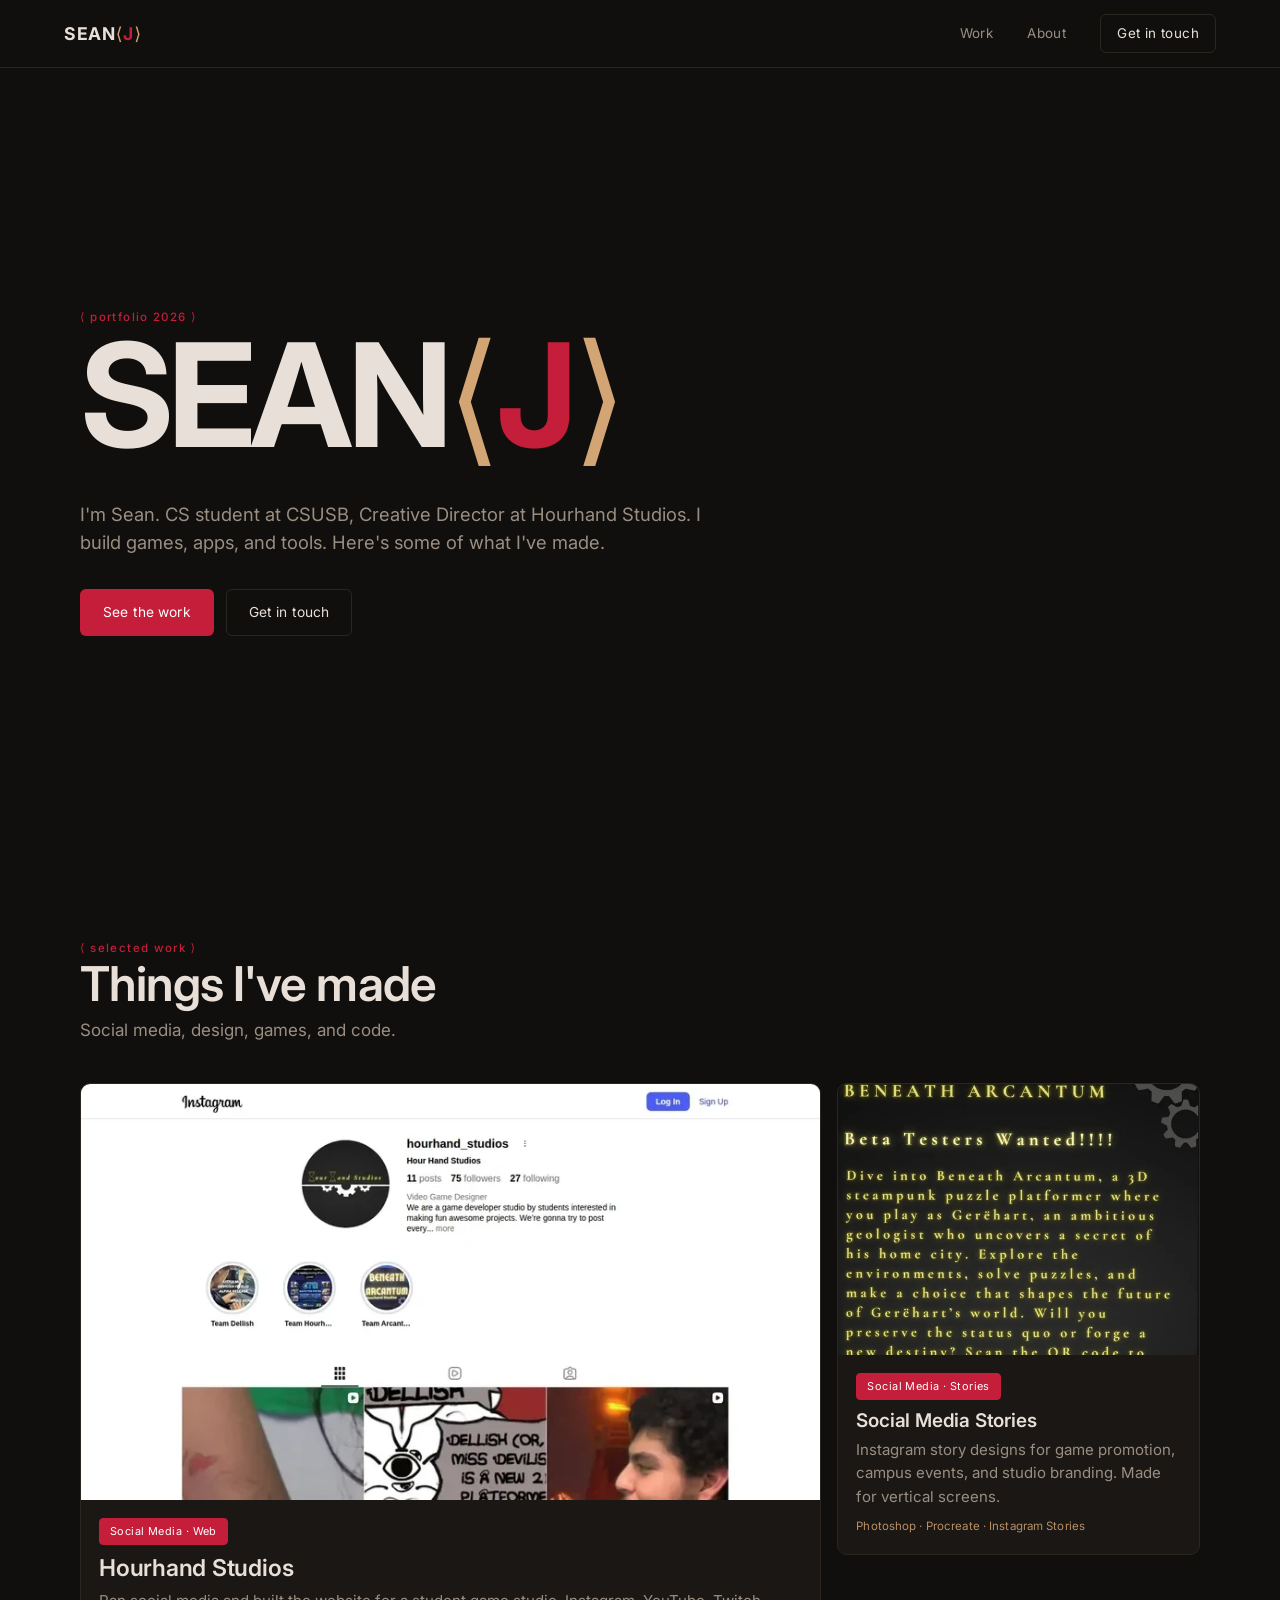
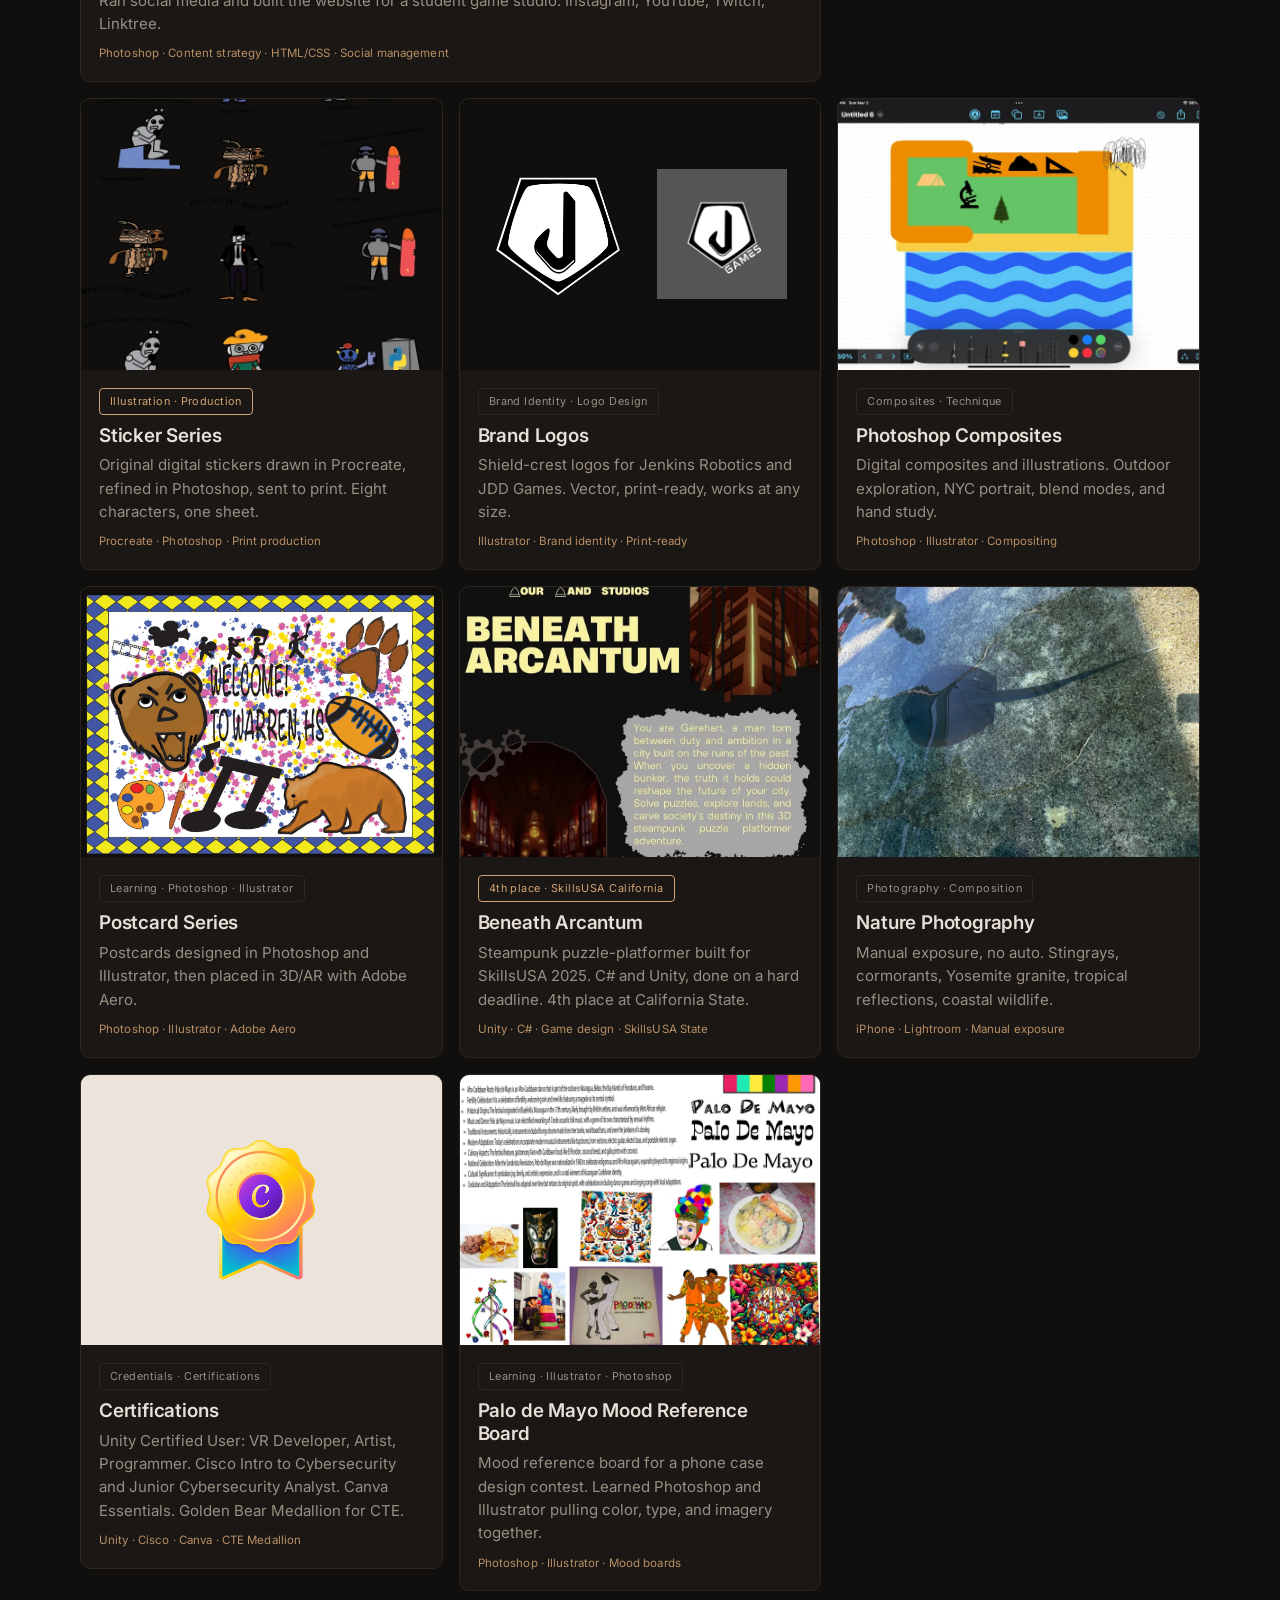
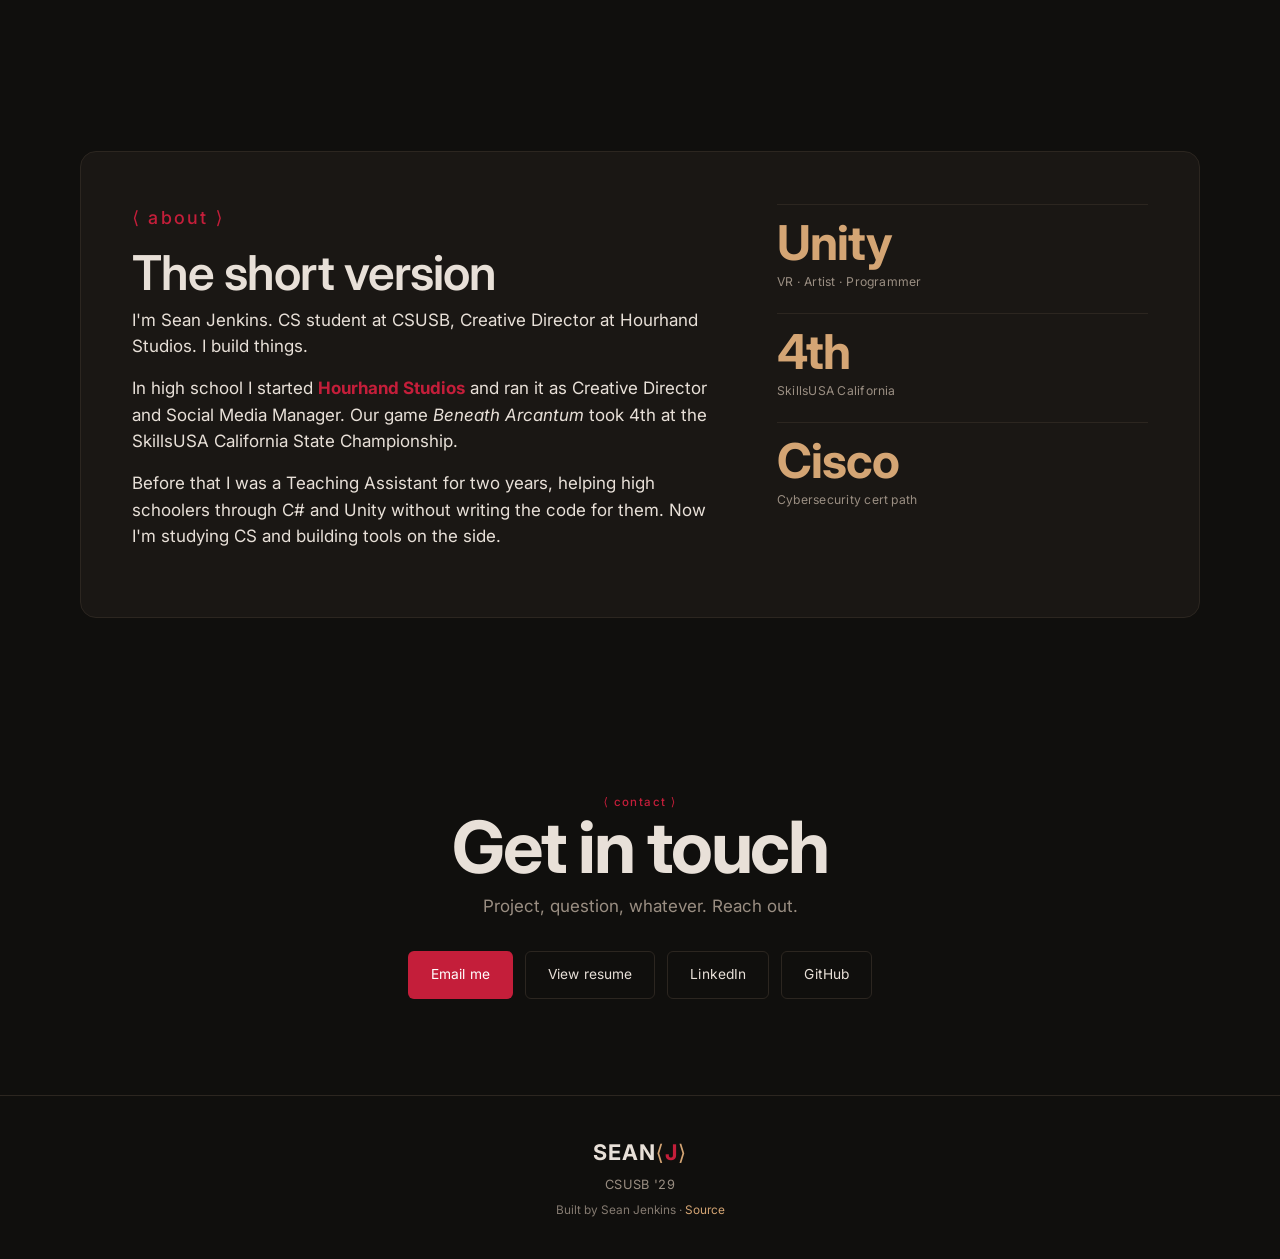
==== commit 5a0db4e8: "Fix Hourhand hero alt text: Instagram profile not YouTube channel" ====
--- a/index.html
+++ b/index.html
@@ -77,7 +77,7 @@
       <!-- 1 · Hourhand Studios — FEATURED, 2 cols -->
       <article class="card card--feat" data-reveal data-lightbox data-title="Hourhand Studios" data-desc="Creative Director and Social Media Manager for a student game studio. Ran Instagram, YouTube, Twitch, and Linktree. Also designed and built the website." data-img="assets/img/projects/hourhand_hero.webp" data-link="https://github.com/SeanJ07/hourhand-studios" data-gallery="assets/img/projects/hourhand_ig_profile.webp,assets/img/projects/hourhand_ig_grid.webp,assets/img/projects/hourhand_yt_channel.webp,assets/img/projects/hourhand_yt_about.webp,assets/img/projects/hourhand_twitch.webp,assets/img/projects/hourhand_linktree.webp">
         <div class="card__media card__media--cover">
-          <img src="assets/img/projects/hourhand_hero.webp" alt="Hourhand Studios YouTube channel" width="800" height="450" loading="lazy" onerror="this.closest('.card__media').classList.add('is-missing')" />
+          <img src="assets/img/projects/hourhand_hero.webp" alt="Hourhand Studios Instagram profile" width="800" height="450" loading="lazy" onerror="this.closest('.card__media').classList.add('is-missing')" />
           <span class="ph" aria-hidden="true">hourhand_hero.webp</span>
         </div>
         <div class="card__body">
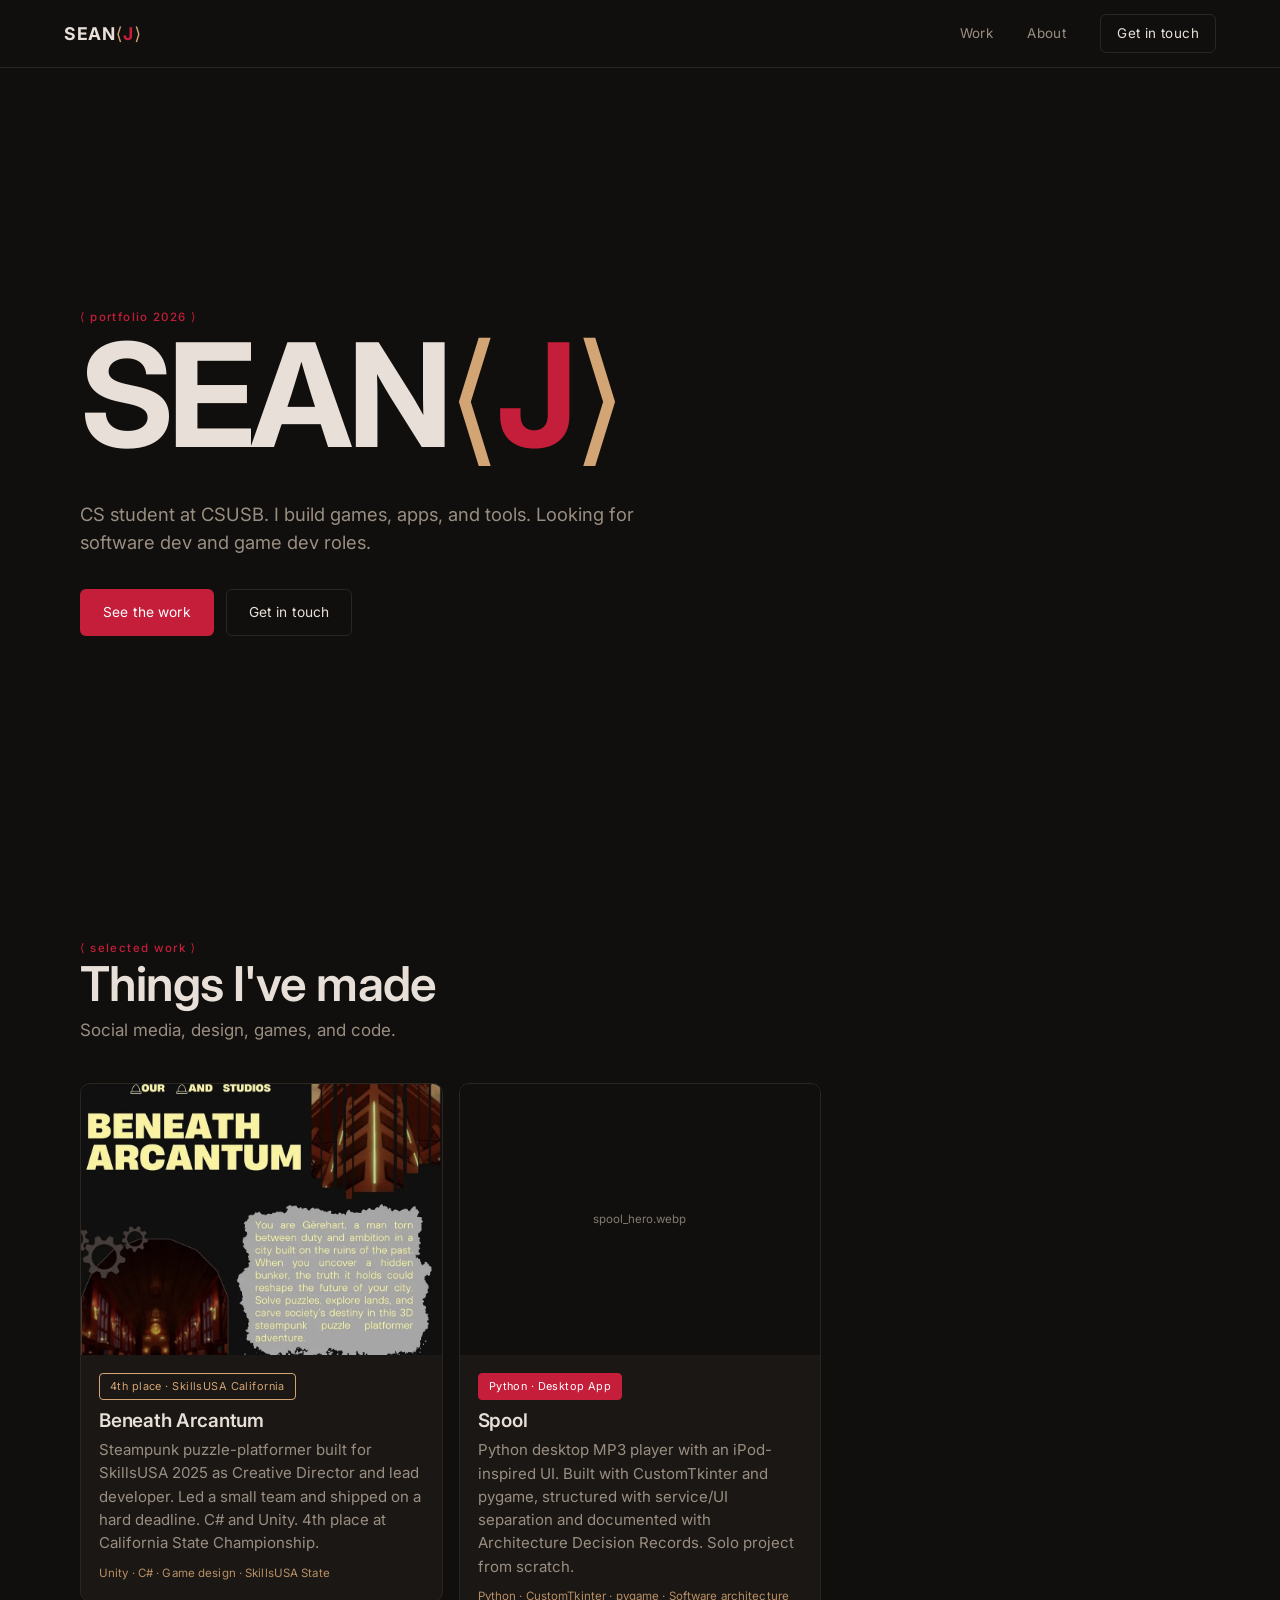
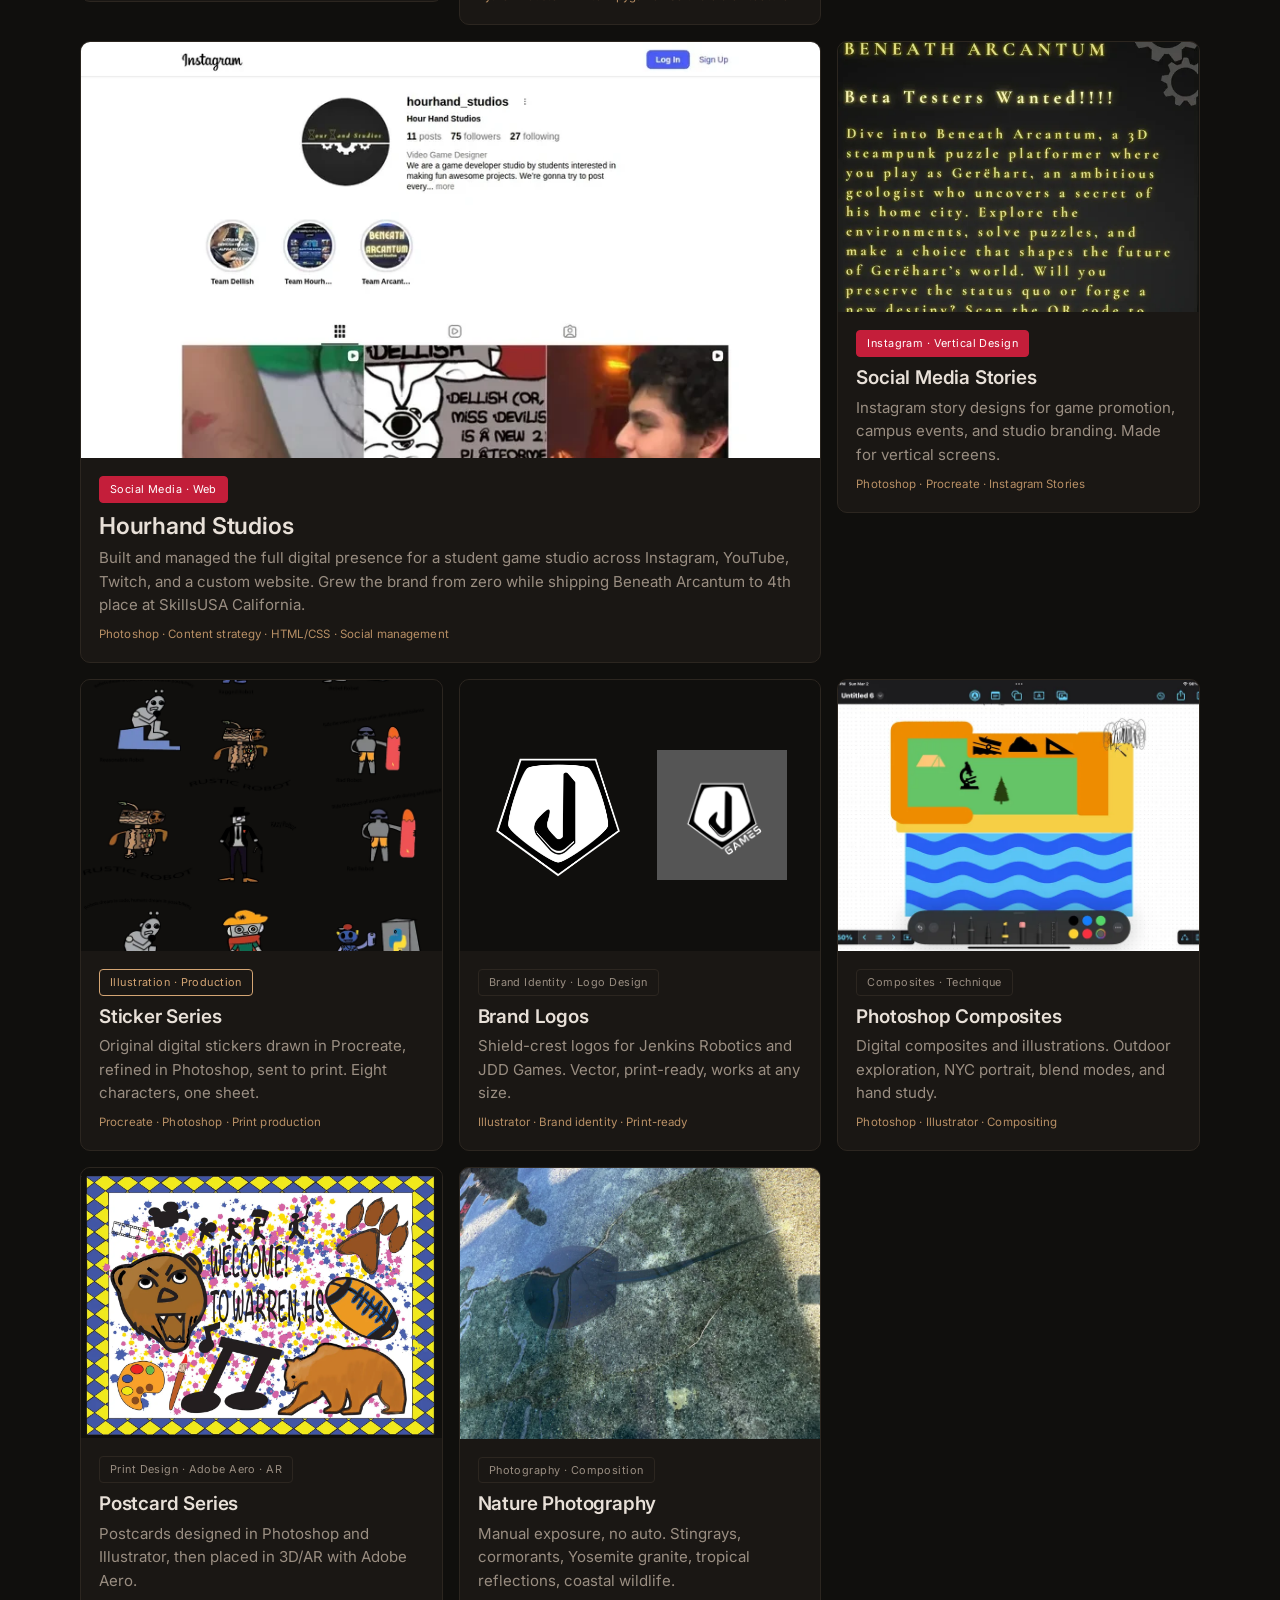
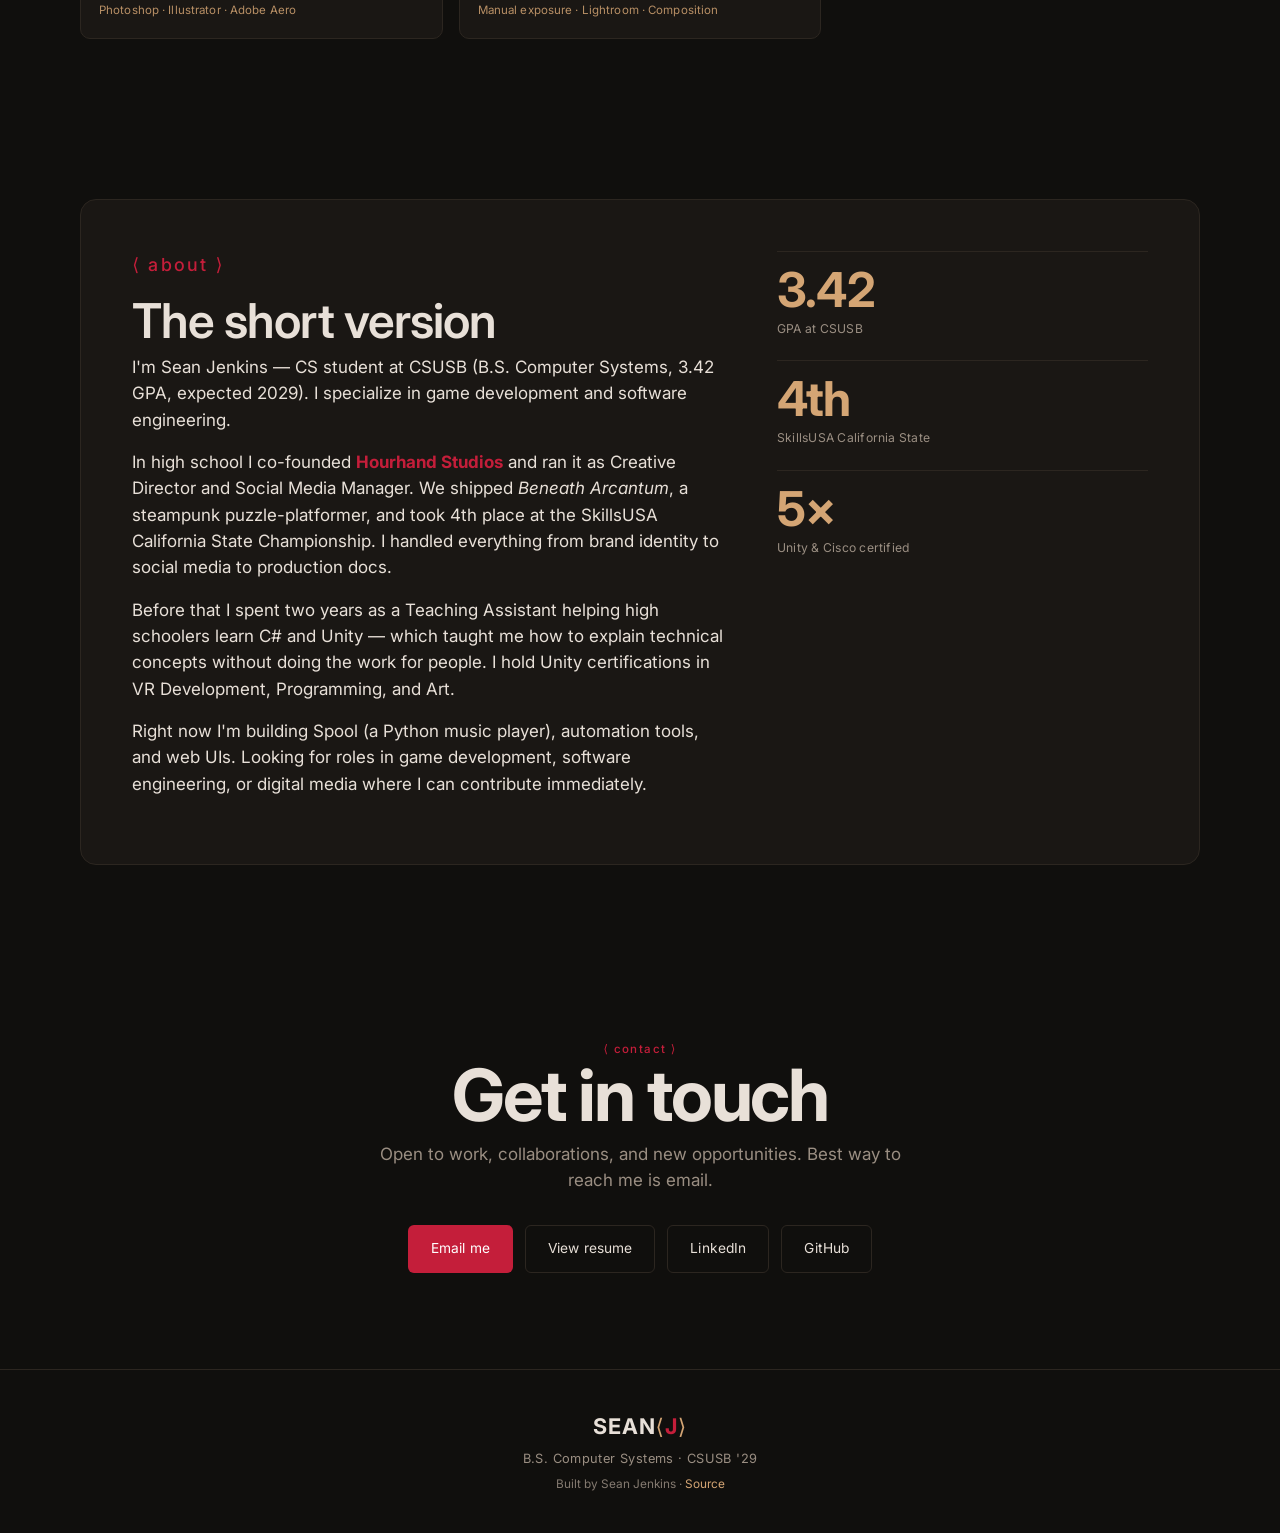
==== commit 282912dc: "portfolio: apply review feedback — reorder, add Spool, rewrite copy, fix a11y" ====
--- a/index.html
+++ b/index.html
@@ -49,12 +49,12 @@
     <div class="hero__inner">
       <p class="eyebrow">&#10216;&nbsp;portfolio&nbsp;2026&nbsp;&#10217;</p>
 
-      <h1 class="hero__mark">
-        SEAN<span class="hero__brk">&#10216;</span><span class="hero__j">J</span><span class="hero__brk">&#10217;</span>
+      <h1 class="hero__mark" aria-label="Sean J">
+        SEAN<span class="hero__brk" aria-hidden="true">&#10216;</span><span class="hero__j">J</span><span class="hero__brk" aria-hidden="true">&#10217;</span>
       </h1>
 
       <p class="hero__lede">
-        I'm Sean. CS student at CSUSB, Creative Director at Hourhand Studios. I build games, apps, and tools. Here's some of what I've made.
+        CS student at CSUSB. I build games, apps, and tools. Looking for software dev and game dev roles.
       </p>
 
       <div class="hero__actions">
@@ -74,8 +74,36 @@
 
     <div class="grid">
 
-      <!-- 1 · Hourhand Studios — FEATURED, 2 cols -->
-      <article class="card card--feat" data-reveal data-lightbox data-title="Hourhand Studios" data-desc="Creative Director and Social Media Manager for a student game studio. Ran Instagram, YouTube, Twitch, and Linktree. Also designed and built the website." data-img="assets/img/projects/hourhand_hero.webp" data-link="https://github.com/SeanJ07/hourhand-studios" data-gallery="assets/img/projects/hourhand_ig_profile.webp,assets/img/projects/hourhand_ig_grid.webp,assets/img/projects/hourhand_yt_channel.webp,assets/img/projects/hourhand_yt_about.webp,assets/img/projects/hourhand_twitch.webp,assets/img/projects/hourhand_linktree.webp">
+      <!-- 1 · Beneath Arcantum -->
+      <article class="card" data-reveal data-lightbox data-title="Beneath Arcantum" data-desc="Steampunk puzzle-platformer built for SkillsUSA 2025 as Creative Director and lead developer. Led a small team and shipped on a hard deadline. C# and Unity. 4th place at California State Championship." data-img="assets/img/projects/beneath_arcantum.webp" data-gallery="assets/img/projects/character_turnaround_AGerehart.webp,assets/img/projects/whiteboard_design_1.webp,assets/img/projects/whiteboard_design_2.webp">
+        <div class="card__media card__media--cover">
+          <img src="assets/img/projects/beneath_arcantum.webp" alt="Beneath Arcantum steampunk game poster" width="400" height="300" loading="lazy" onerror="this.closest('.card__media').classList.add('is-missing')" />
+          <span class="ph" aria-hidden="true">beneath_arcantum.webp</span>
+        </div>
+        <div class="card__body">
+          <span class="tag tag--gold">4th place · SkillsUSA California</span>
+          <h3 class="card__title">Beneath Arcantum</h3>
+          <p class="card__desc">Steampunk puzzle-platformer built for SkillsUSA 2025 as Creative Director and lead developer. Led a small team and shipped on a hard deadline. C# and Unity. 4th place at California State Championship.</p>
+          <p class="card__proc">Unity · C# · Game design · SkillsUSA State</p>
+        </div>
+      </article>
+
+      <!-- 2 · Spool -->
+      <article class="card" data-reveal data-lightbox data-title="Spool" data-desc="Python desktop MP3 player with an iPod-inspired UI. Built with CustomTkinter and pygame, structured with service/UI separation and documented with Architecture Decision Records. Solo project from scratch." data-img="assets/img/projects/spool_hero.webp" data-link="https://github.com/SeanJ07/spool-music-player">
+        <div class="card__media card__media--cover">
+          <img src="assets/img/projects/spool_hero.webp" alt="Spool desktop MP3 player interface" width="400" height="300" loading="lazy" onerror="this.closest('.card__media').classList.add('is-missing')" />
+          <span class="ph" aria-hidden="true">spool_hero.webp</span>
+        </div>
+        <div class="card__body">
+          <span class="tag tag--accent">Python · Desktop App</span>
+          <h3 class="card__title">Spool</h3>
+          <p class="card__desc">Python desktop MP3 player with an iPod-inspired UI. Built with CustomTkinter and pygame, structured with service/UI separation and documented with Architecture Decision Records. Solo project from scratch.</p>
+          <p class="card__proc">Python · CustomTkinter · pygame · Software architecture</p>
+        </div>
+      </article>
+
+      <!-- 3 · Hourhand Studios -->
+      <article class="card card--feat" data-reveal data-lightbox data-title="Hourhand Studios" data-desc="Built and managed the full digital presence for a student game studio across Instagram, YouTube, Twitch, and a custom website. Grew the brand from zero while shipping Beneath Arcantum to 4th place at SkillsUSA California." data-img="assets/img/projects/hourhand_hero.webp" data-link="https://github.com/SeanJ07/hourhand-studios" data-gallery="assets/img/projects/hourhand_ig_profile.webp,assets/img/projects/hourhand_ig_grid.webp,assets/img/projects/hourhand_yt_channel.webp,assets/img/projects/hourhand_yt_about.webp,assets/img/projects/hourhand_twitch.webp,assets/img/projects/hourhand_linktree.webp">
         <div class="card__media card__media--cover">
           <img src="assets/img/projects/hourhand_hero.webp" alt="Hourhand Studios Instagram profile" width="800" height="450" loading="lazy" onerror="this.closest('.card__media').classList.add('is-missing')" />
           <span class="ph" aria-hidden="true">hourhand_hero.webp</span>
@@ -83,26 +111,26 @@
         <div class="card__body">
           <span class="tag tag--accent">Social Media · Web</span>
           <h3 class="card__title">Hourhand Studios</h3>
-          <p class="card__desc">Ran social media and built the website for a student game studio. Instagram, YouTube, Twitch, Linktree.</p>
+          <p class="card__desc">Built and managed the full digital presence for a student game studio across Instagram, YouTube, Twitch, and a custom website. Grew the brand from zero while shipping Beneath Arcantum to 4th place at SkillsUSA California.</p>
           <p class="card__proc">Photoshop · Content strategy · HTML/CSS · Social management</p>
         </div>
       </article>
 
-      <!-- 2 · Social Media Stories -->
+      <!-- 4 · Social Media Stories -->
       <article class="card" data-reveal data-lightbox data-title="Social Media Stories" data-desc="Instagram story designs for game promotion, campus events, and studio branding. Vertical-first, built for engagement." data-img="assets/img/projects/social_stories_hero.webp" data-gallery="assets/img/projects/stories/43c88e58dc134a899c272cf296bfd002_still.webp,assets/img/projects/stories/7d1b6f6573af4b9fa34bf690951682ce_still.webp,assets/img/projects/stories/8b72f865a2624f7685fc919fe6bc81a9_still.webp,assets/img/projects/stories/907ada28ff084d4da5169aee910412c5_still.webp,assets/img/projects/stories/b5b0406dfc5c4100a0a4d1416bda9446_still.webp,assets/img/projects/stories/bfc04bd964e94e21b283b94d0d482f1a_still.webp,assets/img/projects/stories/c2e9df77345c49a89b0c6fc1a33b06f4_still.webp,assets/img/projects/stories/d275518638ca411cb61909ab5d6adfd4_still.webp">
         <div class="card__media card__media--cover">
           <img src="assets/img/projects/social_stories_hero.webp" alt="Instagram story designs for game promotion and campus events" width="400" height="300" loading="lazy" onerror="this.closest('.card__media').classList.add('is-missing')" />
           <span class="ph" aria-hidden="true">social_stories_hero.webp</span>
         </div>
         <div class="card__body">
-          <span class="tag tag--accent">Social Media · Stories</span>
+          <span class="tag tag--accent">Instagram · Vertical Design</span>
           <h3 class="card__title">Social Media Stories</h3>
           <p class="card__desc">Instagram story designs for game promotion, campus events, and studio branding. Made for vertical screens.</p>
           <p class="card__proc">Photoshop · Procreate · Instagram Stories</p>
         </div>
       </article>
 
-      <!-- 3 · Sticker Series -->
+      <!-- 5 · Sticker Series -->
       <article class="card" data-reveal data-lightbox data-title="Sticker Series" data-desc="Original digital stickers drawn in Procreate, refined in Photoshop, and sent to print. Eight characters, one sheet." data-img="assets/img/projects/stickers.webp" data-gallery="assets/img/projects/stickers/sticker_01.webp,assets/img/projects/stickers/sticker_02.webp,assets/img/projects/stickers/sticker_03.webp,assets/img/projects/stickers/sticker_04.webp,assets/img/projects/stickers/sticker_05.webp,assets/img/projects/stickers/sticker_06.webp,assets/img/projects/stickers/sticker_07.webp,assets/img/projects/stickers/sticker_08.webp">
         <div class="card__media card__media--cover">
           <img src="assets/img/projects/stickers.webp" alt="Printed sheet of original character stickers" width="400" height="300" loading="lazy" onerror="this.closest('.card__media').classList.add('is-missing')" />
@@ -116,7 +144,7 @@
         </div>
       </article>
 
-      <!-- 4 · Brand Logos — DUO -->
+      <!-- 6 · Brand Logos -->
       <article class="card" data-reveal data-lightbox data-title="Brand Logos" data-desc="Shield-crest logos for Jenkins Robotics and JDD Games. Scalable vector, print-ready." data-img="assets/img/projects/logo_robotics.webp">
         <div class="card__media card__media--logos">
           <img src="assets/img/projects/logo_robotics.webp" alt="Jenkins Robotics shield-crest logo" width="200" height="200" loading="lazy" onerror="this.closest('.card__media').classList.add('is-missing')" />
@@ -131,7 +159,7 @@
         </div>
       </article>
 
-      <!-- 5 · Photoshop Composites -->
+      <!-- 7 · Photoshop Composites -->
       <article class="card" data-reveal data-lightbox data-title="Photoshop Composites" data-desc="Digital composites and illustration work in Photoshop and Illustrator. Outdoor exploration illustration, NYC composite, multiply/color blending, and hand composite." data-img="assets/img/projects/outdoor_exploration.webp" data-gallery="assets/img/projects/red_in_nyc.webp,assets/img/projects/multiply_and_color.webp,assets/img/projects/hands_composite_new.webp">
         <div class="card__media card__media--cover">
           <img src="assets/img/projects/outdoor_exploration.webp" alt="Outdoor exploration illustration" width="400" height="300" loading="lazy" onerror="this.closest('.card__media').classList.add('is-missing')" />
@@ -145,35 +173,21 @@
         </div>
       </article>
 
-      <!-- 6 · Postcard Series -->
+      <!-- 8 · Postcard Series -->
       <article class="card" data-reveal data-lightbox data-title="Postcard Series" data-desc="Postcards designed in Photoshop and Illustrator, then placed in 3D/AR with Adobe Aero. Marketing QR code included." data-img="assets/img/projects/postcard.webp" data-gallery="assets/img/projects/postcard_2.webp,assets/img/projects/postcard_submission.webp">
         <div class="card__media card__media--cover">
           <img src="assets/img/projects/postcard.webp" alt="Postcard designs in Photoshop, Illustrator, and Adobe Aero" width="400" height="300" loading="lazy" onerror="this.closest('.card__media').classList.add('is-missing')" />
           <span class="ph" aria-hidden="true">postcard.webp</span>
         </div>
         <div class="card__body">
-          <span class="tag">Learning · Photoshop · Illustrator</span>
+          <span class="tag">Print Design · Adobe Aero · AR</span>
           <h3 class="card__title">Postcard Series</h3>
           <p class="card__desc">Postcards designed in Photoshop and Illustrator, then placed in 3D/AR with Adobe Aero.</p>
           <p class="card__proc">Photoshop · Illustrator · Adobe Aero</p>
         </div>
       </article>
 
-      <!-- 7 · Beneath Arcantum -->
-      <article class="card" data-reveal data-lightbox data-title="Beneath Arcantum" data-desc="A steampunk puzzle-platformer built for SkillsUSA competition. Took 4th place at California State Championship." data-img="assets/img/projects/beneath_arcantum.webp" data-gallery="assets/img/projects/character_turnaround_AGerehart.webp,assets/img/projects/whiteboard_design_1.webp,assets/img/projects/whiteboard_design_2.webp">
-        <div class="card__media card__media--cover">
-          <img src="assets/img/projects/beneath_arcantum.webp" alt="Beneath Arcantum steampunk game poster" width="400" height="300" loading="lazy" onerror="this.closest('.card__media').classList.add('is-missing')" />
-          <span class="ph" aria-hidden="true">beneath_arcantum.webp</span>
-        </div>
-        <div class="card__body">
-          <span class="tag tag--gold">4th place · SkillsUSA California</span>
-          <h3 class="card__title">Beneath Arcantum</h3>
-          <p class="card__desc">Steampunk puzzle-platformer built for SkillsUSA 2025. C# and Unity, done on a hard deadline. 4th place at California State.</p>
-          <p class="card__proc">Unity · C# · Game design · SkillsUSA State</p>
-        </div>
-      </article>
-
-      <!-- 8 · Nature Photography -->
+      <!-- 9 · Nature Photography -->
       <article class="card" data-reveal data-lightbox data-title="Nature Photography" data-desc="Photos framed and exposed by hand. Stingrays, cormorants, Yosemite granite, tropical reflections, coastal wildlife." data-img="assets/img/projects/photography_stingray.webp" data-gallery="assets/img/projects/stingray_bluespotted_overhead.webp,assets/img/projects/cormorant_facing.webp,assets/img/projects/yosemite_river_forest_granite_cliff.webp,assets/img/projects/tropicaltreeline_reflections.webp,assets/img/projects/sculpturegarden_landscape.webp,assets/img/projects/lake_mountain_panorama.webp,assets/img/projects/sun_lensflare_rooftop_silhouettes.webp,assets/img/projects/seagull_beach_surf.webp">
         <div class="card__media card__media--cover">
           <img src="assets/img/projects/photography_stingray.webp" alt="Blue-spotted stingray photographed with manual exposure" width="800" height="600" loading="lazy" onerror="this.closest('.card__media').classList.add('is-missing')" />
@@ -183,35 +197,7 @@
           <span class="tag">Photography · Composition</span>
           <h3 class="card__title">Nature Photography</h3>
           <p class="card__desc">Manual exposure, no auto. Stingrays, cormorants, Yosemite granite, tropical reflections, coastal wildlife.</p>
-          <p class="card__proc">iPhone · Lightroom · Manual exposure</p>
-        </div>
-      </article>
-
-      <!-- 9 · Certifications -->
-      <article class="card" data-reveal data-lightbox data-title="Certifications" data-desc="Unity Certified User (VR Developer, Artist, Programmer). Cisco Intro to Cybersecurity and Junior Cybersecurity Analyst. Canva Essentials. Golden Bear Medallion for CTE." data-img="assets/img/projects/certifications_badge.webp" data-gallery="assets/img/projects/skillsusa_score_report.webp">
-        <div class="card__media card__media--matte" style="background:var(--matte);display:flex;flex-direction:column;align-items:center;justify-content:center;gap:14px;padding:28px 22px;">
-          <img src="assets/img/projects/certifications_badge.webp" alt="Certifications and credentials" width="300" height="140" loading="lazy" onerror="this.closest('.card__media').classList.add('is-missing')" style="width:100%;max-height:140px;object-fit:contain;" />
-          <span class="ph" aria-hidden="true">certifications_badge.webp</span>
-        </div>
-        <div class="card__body">
-          <span class="tag">Credentials · Certifications</span>
-          <h3 class="card__title">Certifications</h3>
-          <p class="card__desc">Unity Certified User: VR Developer, Artist, Programmer. Cisco Intro to Cybersecurity and Junior Cybersecurity Analyst. Canva Essentials. Golden Bear Medallion for CTE.</p>
-          <p class="card__proc">Unity · Cisco · Canva · CTE Medallion</p>
-        </div>
-      </article>
-
-      <!-- 10 · Palo de Mayo Mood Reference Board -->
-      <article class="card" data-reveal data-lightbox data-title="Palo de Mayo Mood Reference Board" data-desc="Mood reference board for a phone case design contest. Used to learn Photoshop and Illustrator." data-img="assets/img/projects/moodboard_campaign.webp">
-        <div class="card__media card__media--cover">
-          <img src="assets/img/projects/moodboard_campaign.webp" alt="Palo de Mayo mood reference board for phone case contest" width="800" height="618" loading="lazy" onerror="this.closest('.card__media').classList.add('is-missing')" />
-          <span class="ph" aria-hidden="true">moodboard_campaign.webp</span>
-        </div>
-        <div class="card__body">
-          <span class="tag">Learning · Illustrator · Photoshop</span>
-          <h3 class="card__title">Palo de Mayo Mood Reference Board</h3>
-          <p class="card__desc">Mood reference board for a phone case design contest. Learned Photoshop and Illustrator pulling color, type, and imagery together.</p>
-          <p class="card__proc">Photoshop · Illustrator · Mood boards</p>
+          <p class="card__proc">Manual exposure · Lightroom · Composition</p>
         </div>
       </article>
 
@@ -224,15 +210,16 @@
       <div class="about__text">
         <p class="eyebrow">&#10216;&nbsp;about&nbsp;&#10217;</p>
         <h2 class="section-title">The short version</h2>
-        <p>I'm Sean Jenkins. CS student at CSUSB, Creative Director at Hourhand Studios. I build things.</p>
-        <p>In high school I started <strong>Hourhand Studios</strong> and ran it as Creative Director and Social Media Manager. Our game <em>Beneath Arcantum</em> took 4th at the SkillsUSA California State Championship.</p>
-        <p>Before that I was a Teaching Assistant for two years, helping high schoolers through C# and Unity without writing the code for them. Now I'm studying CS and building tools on the side.</p>
+        <p>I'm Sean Jenkins — CS student at CSUSB (B.S. Computer Systems, 3.42 GPA, expected 2029). I specialize in game development and software engineering.</p>
+        <p>In high school I co-founded <strong>Hourhand Studios</strong> and ran it as Creative Director and Social Media Manager. We shipped <em>Beneath Arcantum</em>, a steampunk puzzle-platformer, and took 4th place at the SkillsUSA California State Championship. I handled everything from brand identity to social media to production docs.</p>
+        <p>Before that I spent two years as a Teaching Assistant helping high schoolers learn C# and Unity — which taught me how to explain technical concepts without doing the work for people. I hold Unity certifications in VR Development, Programming, and Art.</p>
+        <p>Right now I'm building Spool (a Python music player), automation tools, and web UIs. Looking for roles in game development, software engineering, or digital media where I can contribute immediately.</p>
       </div>
 
       <ul class="stats" aria-label="At a glance">
-        <li><span class="stats__num">Unity</span><span class="stats__lbl">VR · Artist · Programmer</span></li>
-        <li><span class="stats__num">4th</span><span class="stats__lbl">SkillsUSA California</span></li>
-        <li><span class="stats__num">Cisco</span><span class="stats__lbl">Cybersecurity cert path</span></li>
+        <li><span class="stats__num">3.42</span><span class="stats__lbl">GPA at CSUSB</span></li>
+        <li><span class="stats__num">4th</span><span class="stats__lbl">SkillsUSA California State</span></li>
+        <li><span class="stats__num">5×</span><span class="stats__lbl">Unity & Cisco certified</span></li>
       </ul>
     </div>
   </section>
@@ -241,7 +228,7 @@
   <section class="contact" id="contact" aria-label="Contact">
     <p class="eyebrow">&#10216;&nbsp;contact&nbsp;&#10217;</p>
     <h2 class="contact__title">Get in touch</h2>
-    <p class="contact__sub">Project, question, whatever. Reach out.</p>
+    <p class="contact__sub">Open to work, collaborations, and new opportunities. Best way to reach me is email.</p>
     <div class="contact__actions">
       <a class="btn btn--solid" href="mailto:sean.anthony.jenkins.41@gmail.com">Email me</a>
       <a class="btn btn--ghost" href="assets/docs/SeanJ_Resume.pdf" target="_blank" rel="noopener">View resume</a>
@@ -256,7 +243,7 @@
   <a class="brand brand--sm" href="#top" aria-label="Back to top">
     <span class="brand__name">SEAN</span><span class="brand__bracket">&#10216;</span><span class="brand__j">J</span><span class="brand__bracket">&#10217;</span>
   </a>
-  <p class="footer__tag">CSUSB '29</p>
+  <p class="footer__tag">B.S. Computer Systems · CSUSB '29</p>
   <p class="footer__meta">Built by Sean Jenkins · <a href="https://github.com/SeanJ07/SeanJ07.github.io" target="_blank" rel="noopener">Source</a></p>
 </footer>
 
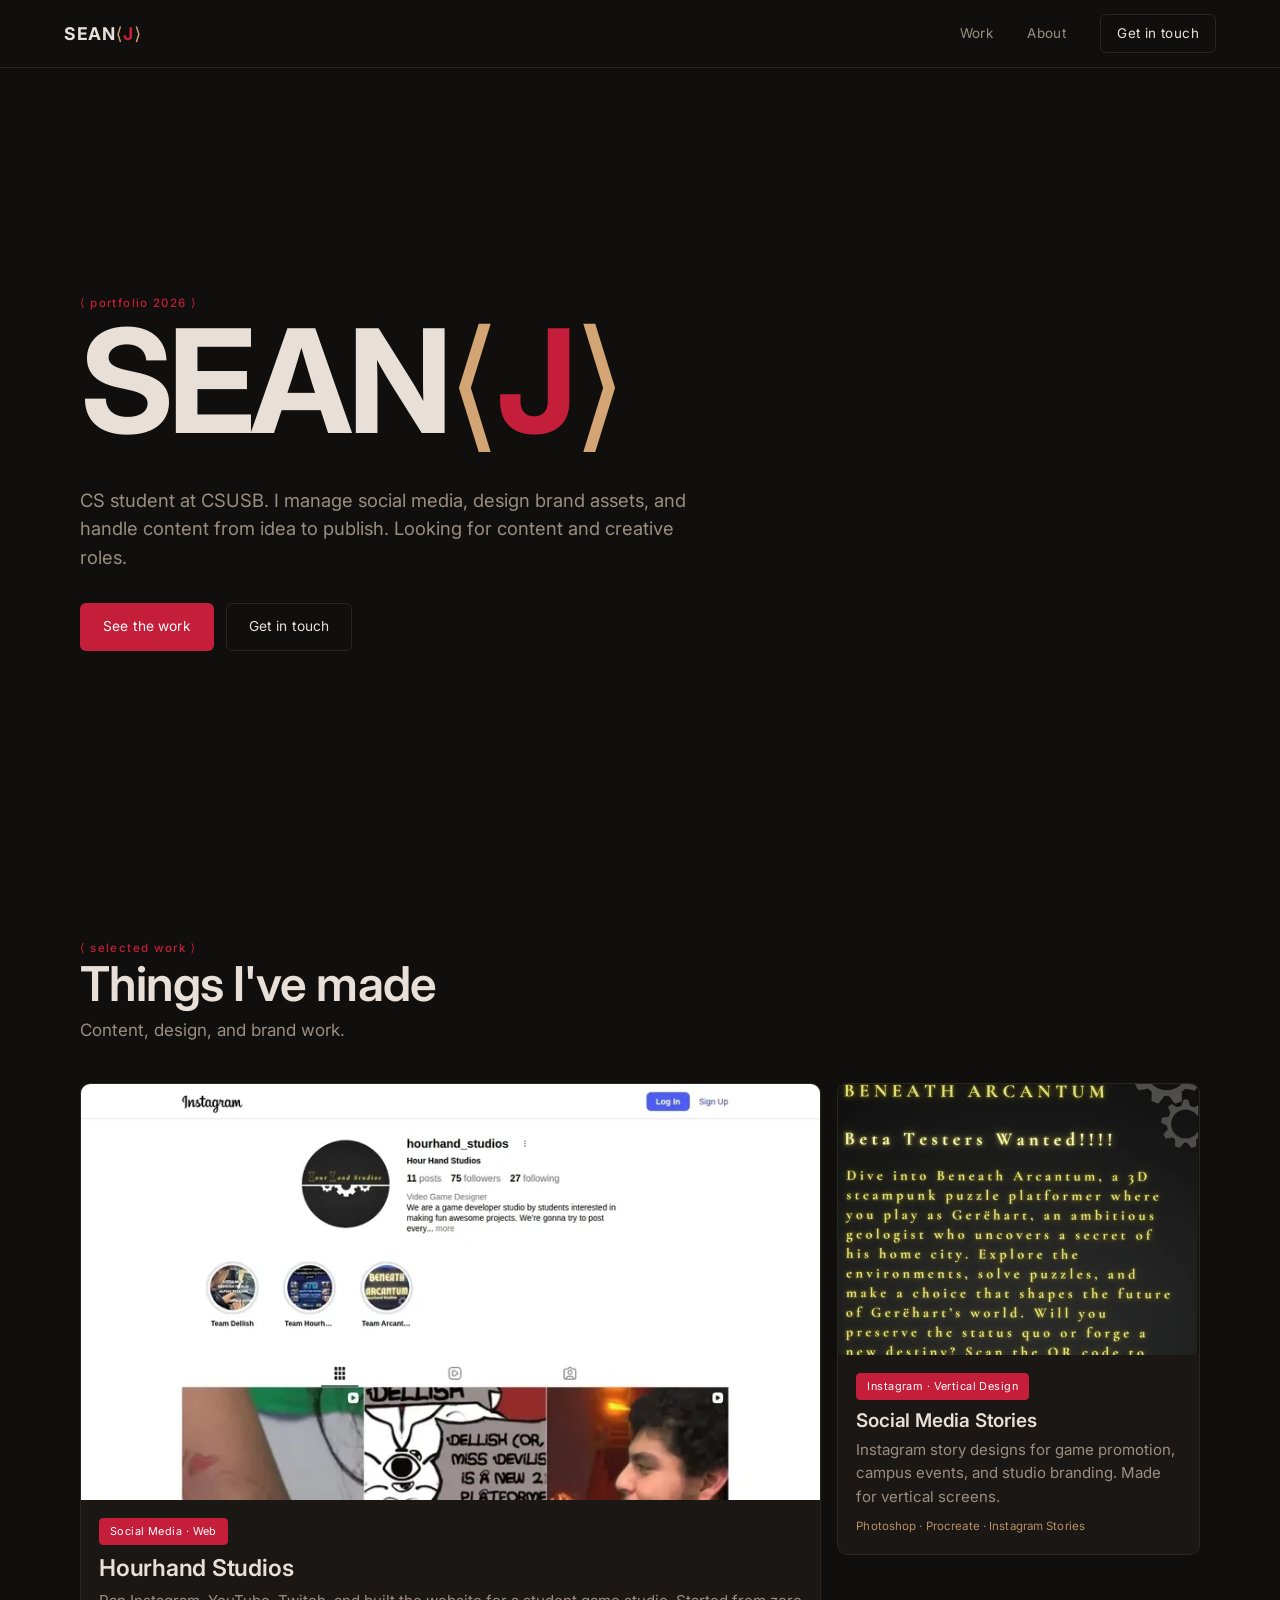
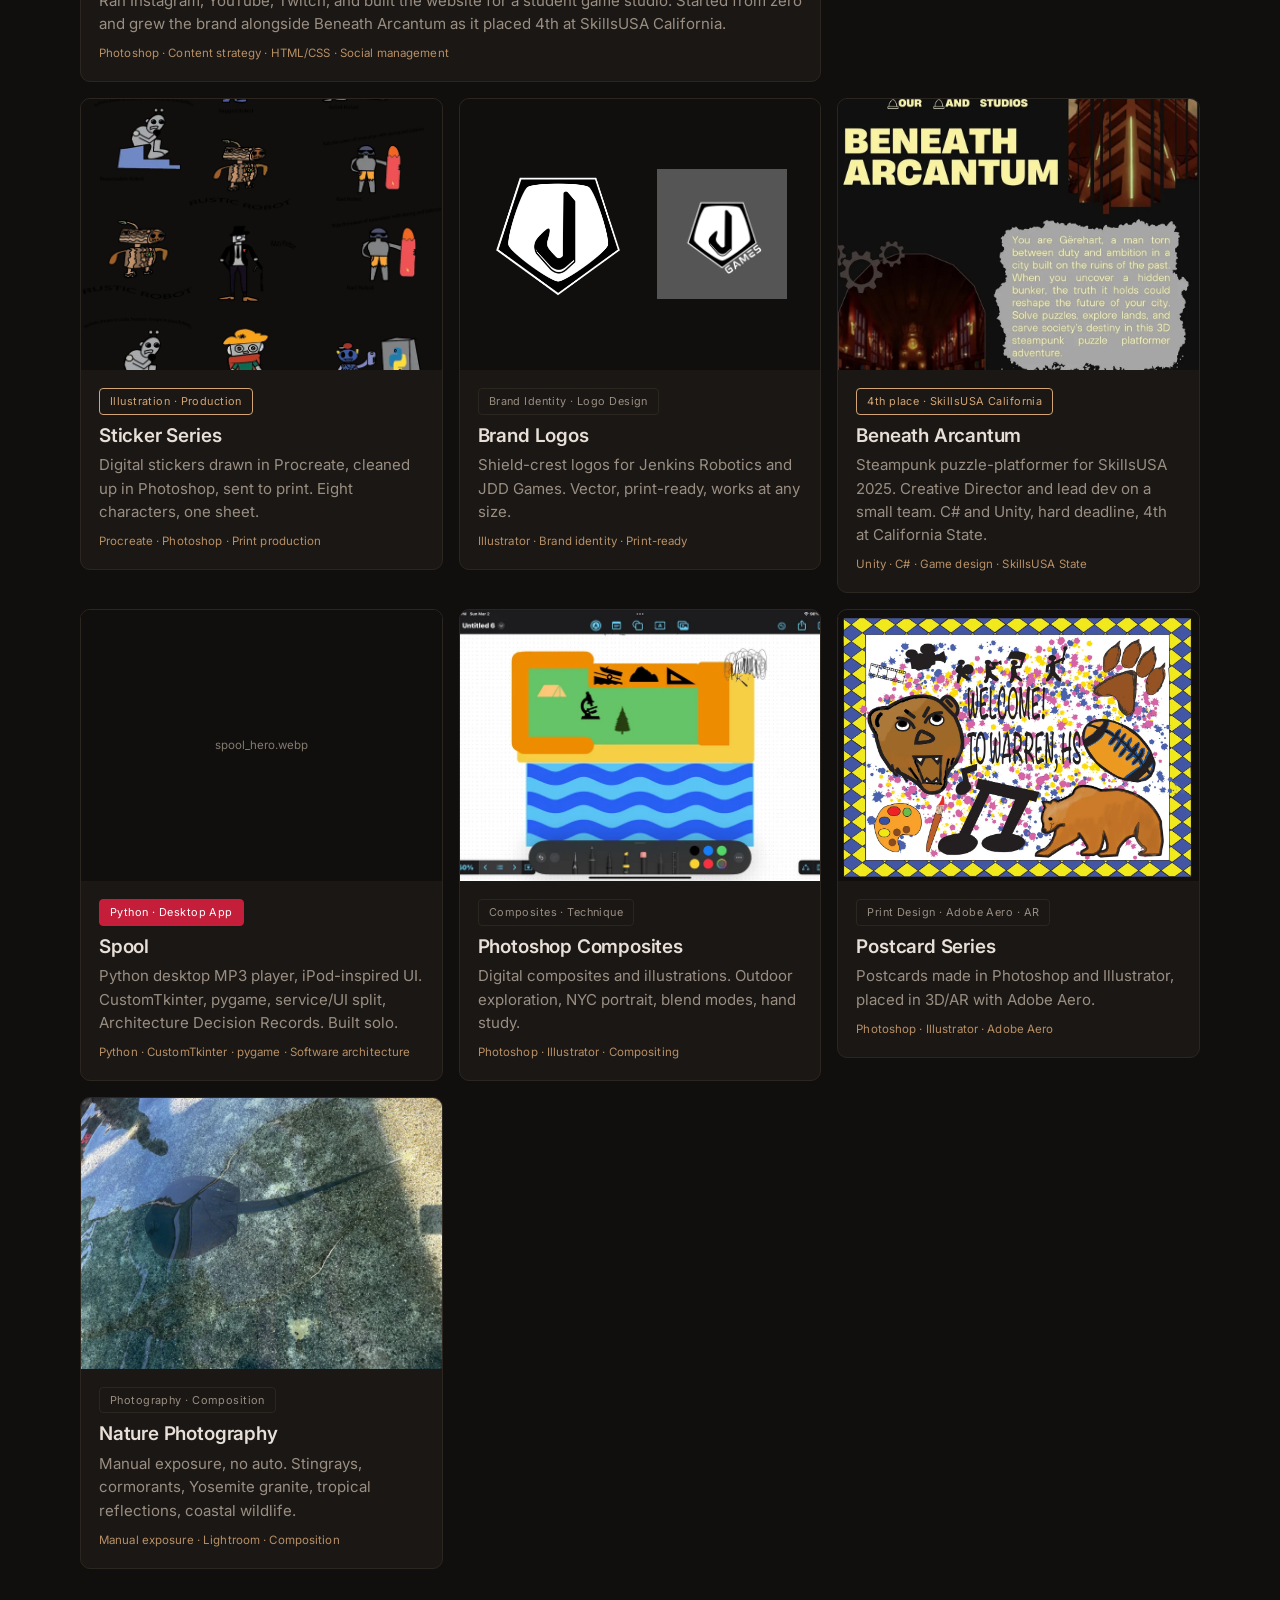
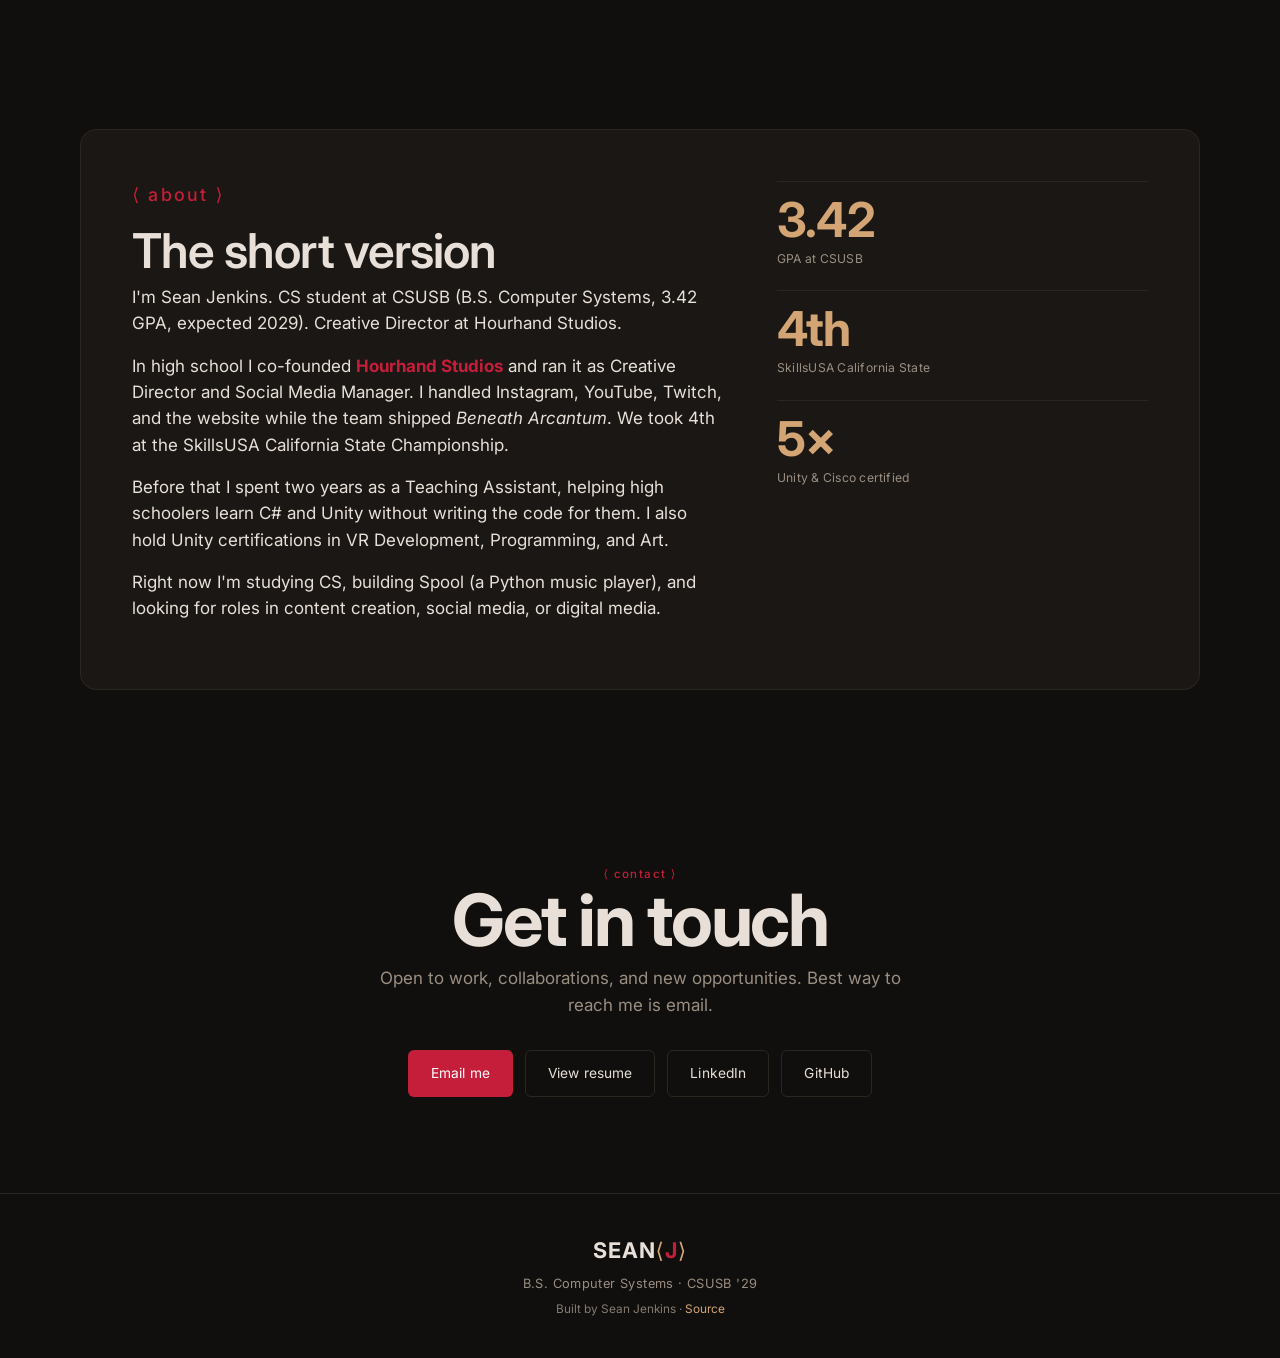
==== commit 92b2685f: "portfolio: social media reframe + humanization pass — reorder, rewrite, strip AI tells" ====
--- a/index.html
+++ b/index.html
@@ -3,14 +3,14 @@
 <head>
 <meta charset="UTF-8" />
 <meta name="viewport" content="width=device-width, initial-scale=1.0" />
-<title>Sean Jenkins, CS Student & Developer</title>
-<meta name="description" content="Sean Jenkins: CS student, game dev, creative work. Portfolio and selected projects." />
+<title>Sean Jenkins · CS Student & Content Creator</title>
+<meta name="description" content="CS student at CSUSB. Social media management, brand design, and creative work by Sean Jenkins." />
 <meta name="author" content="Sean Jenkins" />
 
 <!-- Open Graph -->
 <meta property="og:type" content="website" />
-<meta property="og:title" content="Sean Jenkins, CS Student & Developer" />
-<meta property="og:description" content="CS student at CSUSB. Game dev, creative work, and selected projects by Sean Jenkins." />
+<meta property="og:title" content="Sean Jenkins · CS Student & Content Creator" />
+<meta property="og:description" content="CS student at CSUSB. Social media management, brand design, and creative work by Sean Jenkins." />
 <meta property="og:url" content="https://seanj07.github.io/" />
 <meta property="og:image" content="https://seanj07.github.io/assets/img/projects/hourhand_hero.webp" />
 <meta name="theme-color" content="#100f0d" />
@@ -54,7 +54,7 @@
       </h1>
 
       <p class="hero__lede">
-        CS student at CSUSB. I build games, apps, and tools. Looking for software dev and game dev roles.
+        CS student at CSUSB. I manage social media, design brand assets, and handle content from idea to publish. Looking for content and creative roles.
       </p>
 
       <div class="hero__actions">
@@ -69,41 +69,13 @@
     <div class="section-head">
       <p class="eyebrow">&#10216;&nbsp;selected work&nbsp;&#10217;</p>
       <h2 class="section-title">Things I've made</h2>
-      <p class="section-sub">Social media, design, games, and code.</p>
+      <p class="section-sub">Content, design, and brand work.</p>
     </div>
 
     <div class="grid">
 
-      <!-- 1 · Beneath Arcantum -->
-      <article class="card" data-reveal data-lightbox data-title="Beneath Arcantum" data-desc="Steampunk puzzle-platformer built for SkillsUSA 2025 as Creative Director and lead developer. Led a small team and shipped on a hard deadline. C# and Unity. 4th place at California State Championship." data-img="assets/img/projects/beneath_arcantum.webp" data-gallery="assets/img/projects/character_turnaround_AGerehart.webp,assets/img/projects/whiteboard_design_1.webp,assets/img/projects/whiteboard_design_2.webp">
-        <div class="card__media card__media--cover">
-          <img src="assets/img/projects/beneath_arcantum.webp" alt="Beneath Arcantum steampunk game poster" width="400" height="300" loading="lazy" onerror="this.closest('.card__media').classList.add('is-missing')" />
-          <span class="ph" aria-hidden="true">beneath_arcantum.webp</span>
-        </div>
-        <div class="card__body">
-          <span class="tag tag--gold">4th place · SkillsUSA California</span>
-          <h3 class="card__title">Beneath Arcantum</h3>
-          <p class="card__desc">Steampunk puzzle-platformer built for SkillsUSA 2025 as Creative Director and lead developer. Led a small team and shipped on a hard deadline. C# and Unity. 4th place at California State Championship.</p>
-          <p class="card__proc">Unity · C# · Game design · SkillsUSA State</p>
-        </div>
-      </article>
-
-      <!-- 2 · Spool -->
-      <article class="card" data-reveal data-lightbox data-title="Spool" data-desc="Python desktop MP3 player with an iPod-inspired UI. Built with CustomTkinter and pygame, structured with service/UI separation and documented with Architecture Decision Records. Solo project from scratch." data-img="assets/img/projects/spool_hero.webp" data-link="https://github.com/SeanJ07/spool-music-player">
-        <div class="card__media card__media--cover">
-          <img src="assets/img/projects/spool_hero.webp" alt="Spool desktop MP3 player interface" width="400" height="300" loading="lazy" onerror="this.closest('.card__media').classList.add('is-missing')" />
-          <span class="ph" aria-hidden="true">spool_hero.webp</span>
-        </div>
-        <div class="card__body">
-          <span class="tag tag--accent">Python · Desktop App</span>
-          <h3 class="card__title">Spool</h3>
-          <p class="card__desc">Python desktop MP3 player with an iPod-inspired UI. Built with CustomTkinter and pygame, structured with service/UI separation and documented with Architecture Decision Records. Solo project from scratch.</p>
-          <p class="card__proc">Python · CustomTkinter · pygame · Software architecture</p>
-        </div>
-      </article>
-
-      <!-- 3 · Hourhand Studios -->
-      <article class="card card--feat" data-reveal data-lightbox data-title="Hourhand Studios" data-desc="Built and managed the full digital presence for a student game studio across Instagram, YouTube, Twitch, and a custom website. Grew the brand from zero while shipping Beneath Arcantum to 4th place at SkillsUSA California." data-img="assets/img/projects/hourhand_hero.webp" data-link="https://github.com/SeanJ07/hourhand-studios" data-gallery="assets/img/projects/hourhand_ig_profile.webp,assets/img/projects/hourhand_ig_grid.webp,assets/img/projects/hourhand_yt_channel.webp,assets/img/projects/hourhand_yt_about.webp,assets/img/projects/hourhand_twitch.webp,assets/img/projects/hourhand_linktree.webp">
+      <!-- 1 · Hourhand Studios — FEATURED -->
+      <article class="card card--feat" data-reveal data-lightbox data-title="Hourhand Studios" data-desc="Ran Instagram, YouTube, Twitch, and built the website for a student game studio. Started with zero followers and grew the brand while the team shipped Beneath Arcantum to 4th at SkillsUSA California." data-img="assets/img/projects/hourhand_hero.webp" data-gallery="assets/img/projects/hourhand_ig_profile.webp,assets/img/projects/hourhand_ig_grid.webp,assets/img/projects/hourhand_yt_channel.webp,assets/img/projects/hourhand_yt_about.webp,assets/img/projects/hourhand_twitch.webp,assets/img/projects/hourhand_linktree.webp">
         <div class="card__media card__media--cover">
           <img src="assets/img/projects/hourhand_hero.webp" alt="Hourhand Studios Instagram profile" width="800" height="450" loading="lazy" onerror="this.closest('.card__media').classList.add('is-missing')" />
           <span class="ph" aria-hidden="true">hourhand_hero.webp</span>
@@ -111,13 +83,13 @@
         <div class="card__body">
           <span class="tag tag--accent">Social Media · Web</span>
           <h3 class="card__title">Hourhand Studios</h3>
-          <p class="card__desc">Built and managed the full digital presence for a student game studio across Instagram, YouTube, Twitch, and a custom website. Grew the brand from zero while shipping Beneath Arcantum to 4th place at SkillsUSA California.</p>
+          <p class="card__desc">Ran Instagram, YouTube, Twitch, and built the website for a student game studio. Started from zero and grew the brand alongside Beneath Arcantum as it placed 4th at SkillsUSA California.</p>
           <p class="card__proc">Photoshop · Content strategy · HTML/CSS · Social management</p>
         </div>
       </article>
 
-      <!-- 4 · Social Media Stories -->
-      <article class="card" data-reveal data-lightbox data-title="Social Media Stories" data-desc="Instagram story designs for game promotion, campus events, and studio branding. Vertical-first, built for engagement." data-img="assets/img/projects/social_stories_hero.webp" data-gallery="assets/img/projects/stories/43c88e58dc134a899c272cf296bfd002_still.webp,assets/img/projects/stories/7d1b6f6573af4b9fa34bf690951682ce_still.webp,assets/img/projects/stories/8b72f865a2624f7685fc919fe6bc81a9_still.webp,assets/img/projects/stories/907ada28ff084d4da5169aee910412c5_still.webp,assets/img/projects/stories/b5b0406dfc5c4100a0a4d1416bda9446_still.webp,assets/img/projects/stories/bfc04bd964e94e21b283b94d0d482f1a_still.webp,assets/img/projects/stories/c2e9df77345c49a89b0c6fc1a33b06f4_still.webp,assets/img/projects/stories/d275518638ca411cb61909ab5d6adfd4_still.webp">
+      <!-- 2 · Social Media Stories -->
+      <article class="card" data-reveal data-lightbox data-title="Social Media Stories" data-desc="Instagram story designs for game promotion, campus events, and studio branding. Made for vertical screens." data-img="assets/img/projects/social_stories_hero.webp" data-gallery="assets/img/projects/stories/43c88e58dc134a899c272cf296bfd002_still.webp,assets/img/projects/stories/7d1b6f6573af4b9fa34bf690951682ce_still.webp,assets/img/projects/stories/8b72f865a2624f7685fc919fe6bc81a9_still.webp,assets/img/projects/stories/907ada28ff084d4da5169aee910412c5_still.webp,assets/img/projects/stories/b5b0406dfc5c4100a0a4d1416bda9446_still.webp,assets/img/projects/stories/bfc04bd964e94e21b283b94d0d482f1a_still.webp,assets/img/projects/stories/c2e9df77345c49a89b0c6fc1a33b06f4_still.webp,assets/img/projects/stories/d275518638ca411cb61909ab5d6adfd4_still.webp">
         <div class="card__media card__media--cover">
           <img src="assets/img/projects/social_stories_hero.webp" alt="Instagram story designs for game promotion and campus events" width="400" height="300" loading="lazy" onerror="this.closest('.card__media').classList.add('is-missing')" />
           <span class="ph" aria-hidden="true">social_stories_hero.webp</span>
@@ -130,8 +102,8 @@
         </div>
       </article>
 
-      <!-- 5 · Sticker Series -->
-      <article class="card" data-reveal data-lightbox data-title="Sticker Series" data-desc="Original digital stickers drawn in Procreate, refined in Photoshop, and sent to print. Eight characters, one sheet." data-img="assets/img/projects/stickers.webp" data-gallery="assets/img/projects/stickers/sticker_01.webp,assets/img/projects/stickers/sticker_02.webp,assets/img/projects/stickers/sticker_03.webp,assets/img/projects/stickers/sticker_04.webp,assets/img/projects/stickers/sticker_05.webp,assets/img/projects/stickers/sticker_06.webp,assets/img/projects/stickers/sticker_07.webp,assets/img/projects/stickers/sticker_08.webp">
+      <!-- 3 · Sticker Series -->
+      <article class="card" data-reveal data-lightbox data-title="Sticker Series" data-desc="Original digital stickers drawn in Procreate, cleaned up in Photoshop, and sent to print. Eight characters on one sheet." data-img="assets/img/projects/stickers.webp" data-gallery="assets/img/projects/stickers/sticker_01.webp,assets/img/projects/stickers/sticker_02.webp,assets/img/projects/stickers/sticker_03.webp,assets/img/projects/stickers/sticker_04.webp,assets/img/projects/stickers/sticker_05.webp,assets/img/projects/stickers/sticker_06.webp,assets/img/projects/stickers/sticker_07.webp,assets/img/projects/stickers/sticker_08.webp">
         <div class="card__media card__media--cover">
           <img src="assets/img/projects/stickers.webp" alt="Printed sheet of original character stickers" width="400" height="300" loading="lazy" onerror="this.closest('.card__media').classList.add('is-missing')" />
           <span class="ph" aria-hidden="true">stickers.webp</span>
@@ -139,13 +111,13 @@
         <div class="card__body">
           <span class="tag tag--gold">Illustration · Production</span>
           <h3 class="card__title">Sticker Series</h3>
-          <p class="card__desc">Original digital stickers drawn in Procreate, refined in Photoshop, sent to print. Eight characters, one sheet.</p>
+          <p class="card__desc">Digital stickers drawn in Procreate, cleaned up in Photoshop, sent to print. Eight characters, one sheet.</p>
           <p class="card__proc">Procreate · Photoshop · Print production</p>
         </div>
       </article>
 
-      <!-- 6 · Brand Logos -->
-      <article class="card" data-reveal data-lightbox data-title="Brand Logos" data-desc="Shield-crest logos for Jenkins Robotics and JDD Games. Scalable vector, print-ready." data-img="assets/img/projects/logo_robotics.webp">
+      <!-- 4 · Brand Logos -->
+      <article class="card" data-reveal data-lightbox data-title="Brand Logos" data-desc="Shield-crest logos for Jenkins Robotics and JDD Games. Vector, print-ready, works at any scale." data-img="assets/img/projects/logo_robotics.webp">
         <div class="card__media card__media--logos">
           <img src="assets/img/projects/logo_robotics.webp" alt="Jenkins Robotics shield-crest logo" width="200" height="200" loading="lazy" onerror="this.closest('.card__media').classList.add('is-missing')" />
           <img src="assets/img/projects/logo_jddgames.webp" alt="JDD Games shield-crest logo" width="200" height="200" loading="lazy" />
@@ -159,8 +131,36 @@
         </div>
       </article>
 
+      <!-- 5 · Beneath Arcantum -->
+      <article class="card" data-reveal data-lightbox data-title="Beneath Arcantum" data-desc="Steampunk puzzle-platformer for SkillsUSA 2025. Creative Director and lead dev on a small team. C# and Unity, hard deadline, 4th at California State." data-img="assets/img/projects/beneath_arcantum.webp" data-gallery="assets/img/projects/character_turnaround_AGerehart.webp,assets/img/projects/whiteboard_design_1.webp,assets/img/projects/whiteboard_design_2.webp">
+        <div class="card__media card__media--cover">
+          <img src="assets/img/projects/beneath_arcantum.webp" alt="Beneath Arcantum steampunk game poster" width="400" height="300" loading="lazy" onerror="this.closest('.card__media').classList.add('is-missing')" />
+          <span class="ph" aria-hidden="true">beneath_arcantum.webp</span>
+        </div>
+        <div class="card__body">
+          <span class="tag tag--gold">4th place · SkillsUSA California</span>
+          <h3 class="card__title">Beneath Arcantum</h3>
+          <p class="card__desc">Steampunk puzzle-platformer for SkillsUSA 2025. Creative Director and lead dev on a small team. C# and Unity, hard deadline, 4th at California State.</p>
+          <p class="card__proc">Unity · C# · Game design · SkillsUSA State</p>
+        </div>
+      </article>
+
+      <!-- 6 · Spool -->
+      <article class="card" data-reveal data-lightbox data-title="Spool" data-desc="Python desktop MP3 player with an iPod-inspired UI. Built with CustomTkinter and pygame, service/UI separation, Architecture Decision Records. Solo project." data-img="assets/img/projects/spool_hero.webp" data-link="https://github.com/SeanJ07/spool-music-player">
+        <div class="card__media card__media--cover">
+          <img src="assets/img/projects/spool_hero.webp" alt="Spool desktop MP3 player interface" width="400" height="300" loading="lazy" onerror="this.closest('.card__media').classList.add('is-missing')" />
+          <span class="ph" aria-hidden="true">spool_hero.webp</span>
+        </div>
+        <div class="card__body">
+          <span class="tag tag--accent">Python · Desktop App</span>
+          <h3 class="card__title">Spool</h3>
+          <p class="card__desc">Python desktop MP3 player, iPod-inspired UI. CustomTkinter, pygame, service/UI split, Architecture Decision Records. Built solo.</p>
+          <p class="card__proc">Python · CustomTkinter · pygame · Software architecture</p>
+        </div>
+      </article>
+
       <!-- 7 · Photoshop Composites -->
-      <article class="card" data-reveal data-lightbox data-title="Photoshop Composites" data-desc="Digital composites and illustration work in Photoshop and Illustrator. Outdoor exploration illustration, NYC composite, multiply/color blending, and hand composite." data-img="assets/img/projects/outdoor_exploration.webp" data-gallery="assets/img/projects/red_in_nyc.webp,assets/img/projects/multiply_and_color.webp,assets/img/projects/hands_composite_new.webp">
+      <article class="card" data-reveal data-lightbox data-title="Photoshop Composites" data-desc="Digital composites and illustration in Photoshop and Illustrator. Outdoor exploration, NYC composite, blend modes, hand study." data-img="assets/img/projects/outdoor_exploration.webp" data-gallery="assets/img/projects/red_in_nyc.webp,assets/img/projects/multiply_and_color.webp,assets/img/projects/hands_composite_new.webp">
         <div class="card__media card__media--cover">
           <img src="assets/img/projects/outdoor_exploration.webp" alt="Outdoor exploration illustration" width="400" height="300" loading="lazy" onerror="this.closest('.card__media').classList.add('is-missing')" />
           <span class="ph" aria-hidden="true">outdoor_exploration.webp</span>
@@ -168,13 +168,13 @@
         <div class="card__body">
           <span class="tag">Composites · Technique</span>
           <h3 class="card__title">Photoshop Composites</h3>
-          <p class="card__desc">Digital composites and illustrations. Outdoor exploration, NYC portrait, blend modes, and hand study.</p>
+          <p class="card__desc">Digital composites and illustrations. Outdoor exploration, NYC portrait, blend modes, hand study.</p>
           <p class="card__proc">Photoshop · Illustrator · Compositing</p>
         </div>
       </article>
 
       <!-- 8 · Postcard Series -->
-      <article class="card" data-reveal data-lightbox data-title="Postcard Series" data-desc="Postcards designed in Photoshop and Illustrator, then placed in 3D/AR with Adobe Aero. Marketing QR code included." data-img="assets/img/projects/postcard.webp" data-gallery="assets/img/projects/postcard_2.webp,assets/img/projects/postcard_submission.webp">
+      <article class="card" data-reveal data-lightbox data-title="Postcard Series" data-desc="Postcards made in Photoshop and Illustrator, placed in 3D/AR with Adobe Aero. Marketing QR code on each." data-img="assets/img/projects/postcard.webp" data-gallery="assets/img/projects/postcard_2.webp,assets/img/projects/postcard_submission.webp">
         <div class="card__media card__media--cover">
           <img src="assets/img/projects/postcard.webp" alt="Postcard designs in Photoshop, Illustrator, and Adobe Aero" width="400" height="300" loading="lazy" onerror="this.closest('.card__media').classList.add('is-missing')" />
           <span class="ph" aria-hidden="true">postcard.webp</span>
@@ -182,7 +182,7 @@
         <div class="card__body">
           <span class="tag">Print Design · Adobe Aero · AR</span>
           <h3 class="card__title">Postcard Series</h3>
-          <p class="card__desc">Postcards designed in Photoshop and Illustrator, then placed in 3D/AR with Adobe Aero.</p>
+          <p class="card__desc">Postcards made in Photoshop and Illustrator, placed in 3D/AR with Adobe Aero.</p>
           <p class="card__proc">Photoshop · Illustrator · Adobe Aero</p>
         </div>
       </article>
@@ -210,10 +210,10 @@
       <div class="about__text">
         <p class="eyebrow">&#10216;&nbsp;about&nbsp;&#10217;</p>
         <h2 class="section-title">The short version</h2>
-        <p>I'm Sean Jenkins — CS student at CSUSB (B.S. Computer Systems, 3.42 GPA, expected 2029). I specialize in game development and software engineering.</p>
-        <p>In high school I co-founded <strong>Hourhand Studios</strong> and ran it as Creative Director and Social Media Manager. We shipped <em>Beneath Arcantum</em>, a steampunk puzzle-platformer, and took 4th place at the SkillsUSA California State Championship. I handled everything from brand identity to social media to production docs.</p>
-        <p>Before that I spent two years as a Teaching Assistant helping high schoolers learn C# and Unity — which taught me how to explain technical concepts without doing the work for people. I hold Unity certifications in VR Development, Programming, and Art.</p>
-        <p>Right now I'm building Spool (a Python music player), automation tools, and web UIs. Looking for roles in game development, software engineering, or digital media where I can contribute immediately.</p>
+        <p>I'm Sean Jenkins. CS student at CSUSB (B.S. Computer Systems, 3.42 GPA, expected 2029). Creative Director at Hourhand Studios.</p>
+        <p>In high school I co-founded <strong>Hourhand Studios</strong> and ran it as Creative Director and Social Media Manager. I handled Instagram, YouTube, Twitch, and the website while the team shipped <em>Beneath Arcantum</em>. We took 4th at the SkillsUSA California State Championship.</p>
+        <p>Before that I spent two years as a Teaching Assistant, helping high schoolers learn C# and Unity without writing the code for them. I also hold Unity certifications in VR Development, Programming, and Art.</p>
+        <p>Right now I'm studying CS, building Spool (a Python music player), and looking for roles in content creation, social media, or digital media.</p>
       </div>
 
       <ul class="stats" aria-label="At a glance">
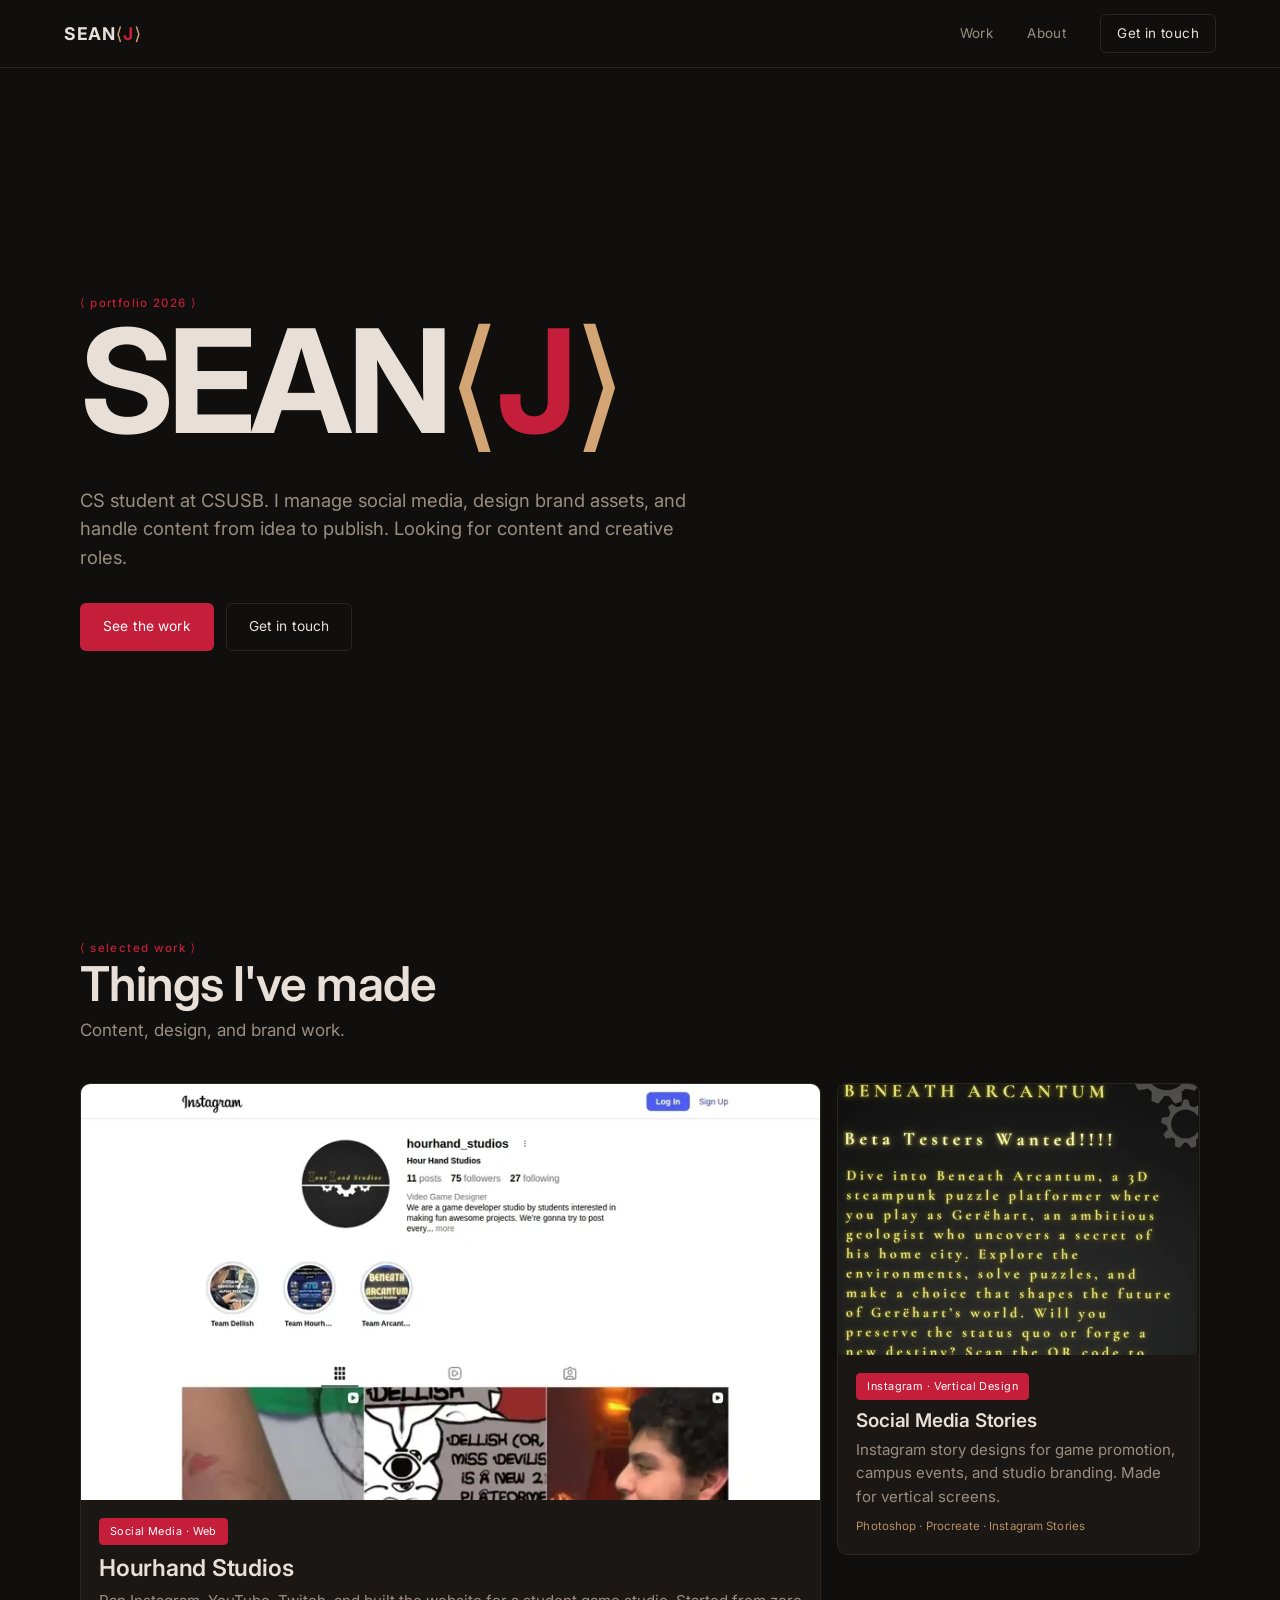
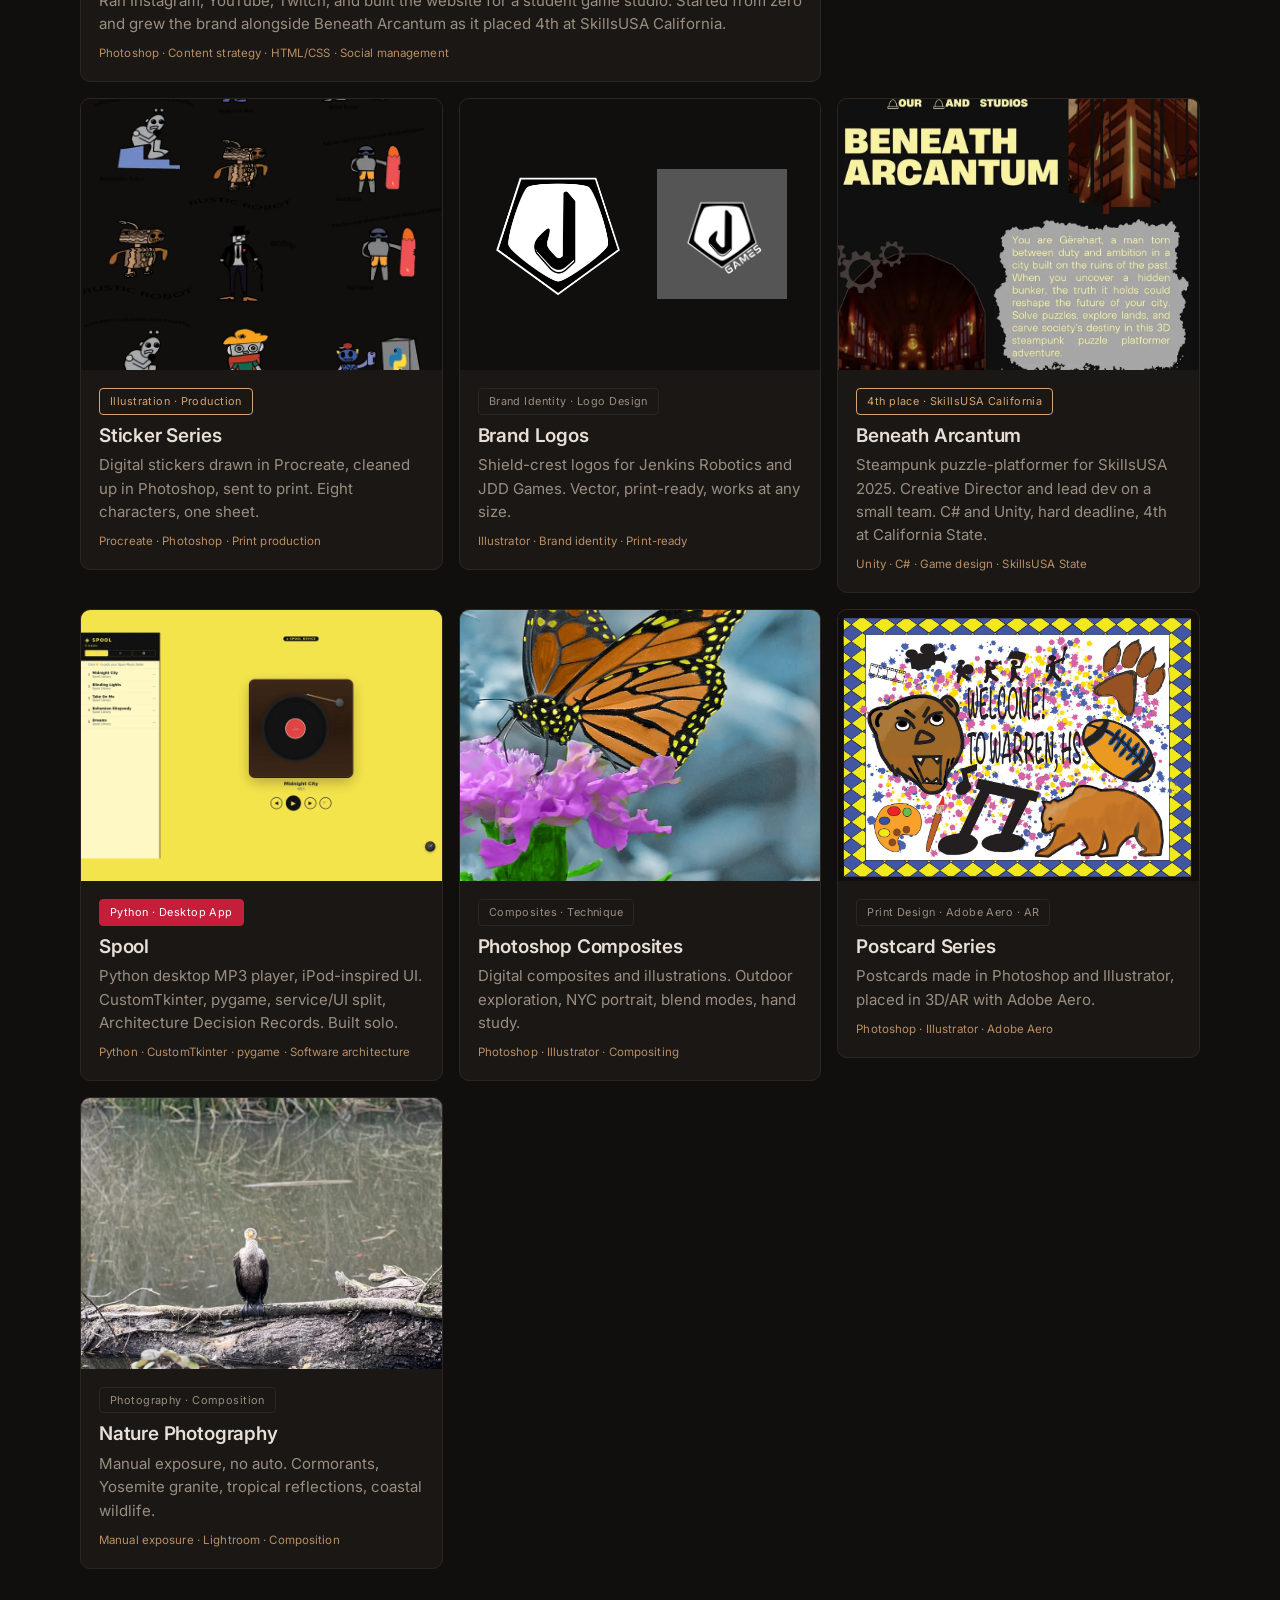
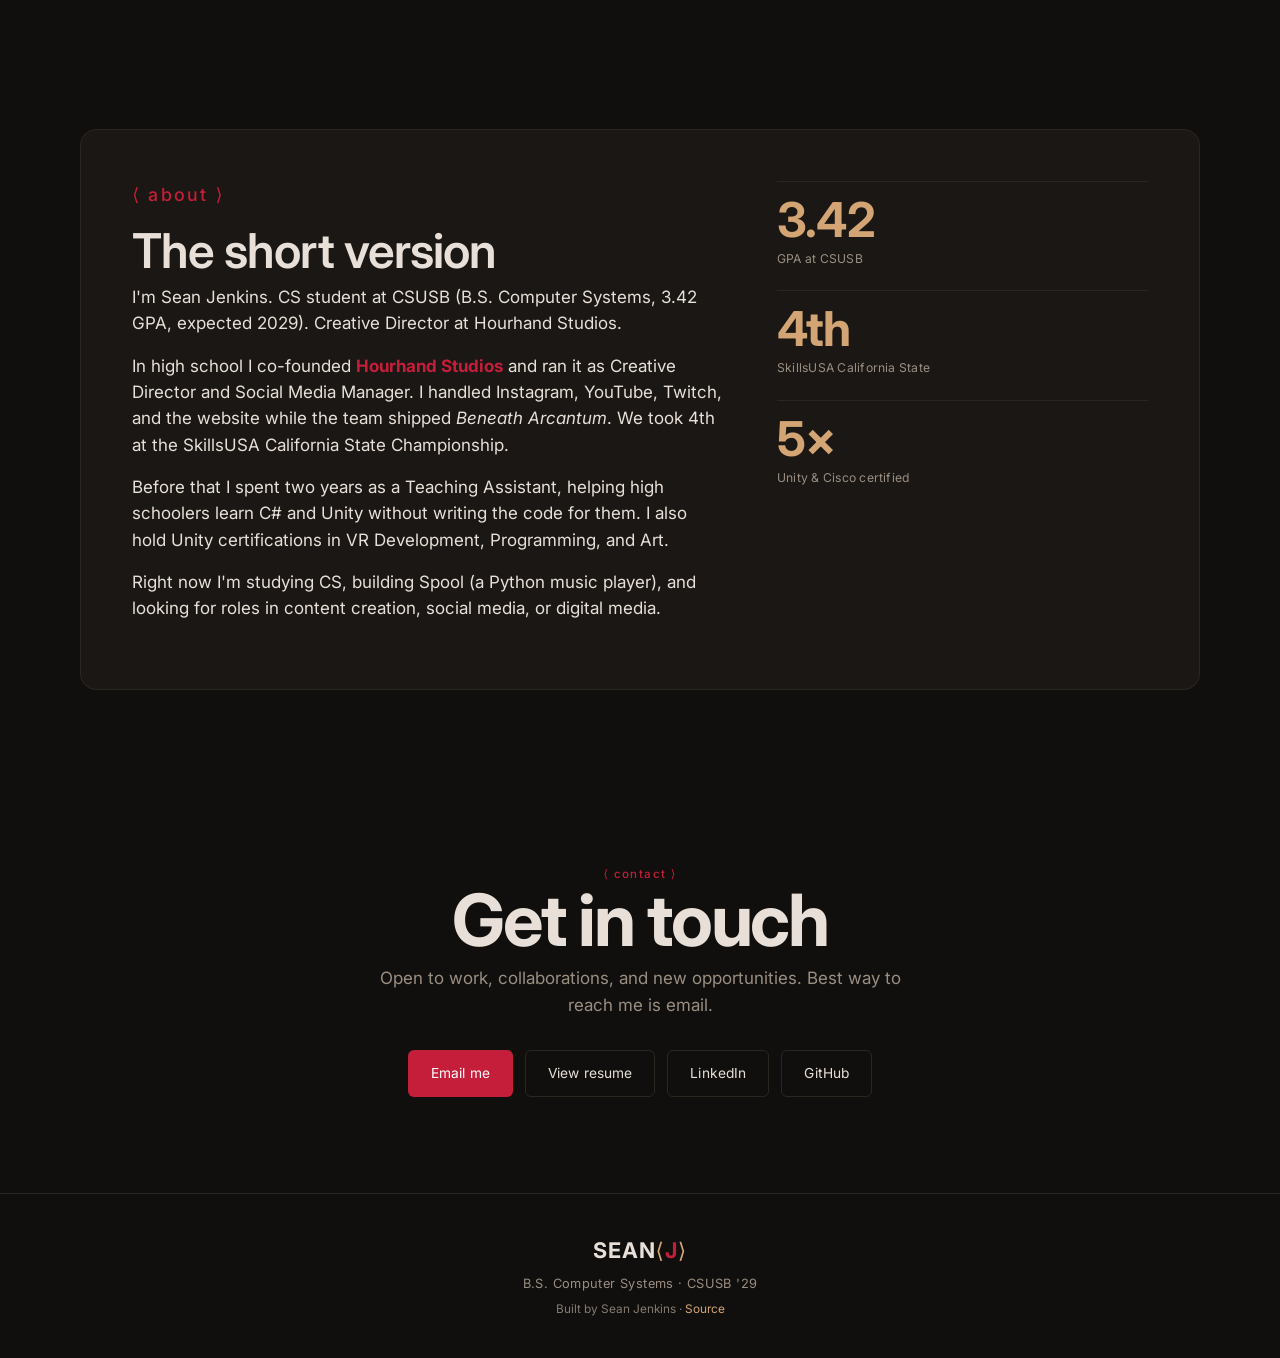
==== commit 008c1a68: "fix: remove unwanted photos — swap composites to butterfly+hands, nature to cormorant" ====
--- a/index.html
+++ b/index.html
@@ -75,7 +75,7 @@
     <div class="grid">
 
       <!-- 1 · Hourhand Studios — FEATURED -->
-      <article class="card card--feat" data-reveal data-lightbox data-title="Hourhand Studios" data-desc="Ran Instagram, YouTube, Twitch, and built the website for a student game studio. Started with zero followers and grew the brand while the team shipped Beneath Arcantum to 4th at SkillsUSA California." data-img="assets/img/projects/hourhand_hero.webp" data-gallery="assets/img/projects/hourhand_ig_profile.webp,assets/img/projects/hourhand_ig_grid.webp,assets/img/projects/hourhand_yt_channel.webp,assets/img/projects/hourhand_yt_about.webp,assets/img/projects/hourhand_twitch.webp,assets/img/projects/hourhand_linktree.webp">
+      <article class="card card--feat" data-reveal data-lightbox data-title="Hourhand Studios" data-desc="Ran Instagram, YouTube, Twitch, and built the website for a student game studio. Started with zero followers and grew the brand while the team shipped Beneath Arcantum to 4th at SkillsUSA California." data-img="assets/img/projects/hourhand_hero.webp" data-link="https://www.instagram.com/hourhand_studios/" data-gallery="assets/img/projects/hourhand_ig_profile.webp,assets/img/projects/hourhand_ig_grid.webp,assets/img/projects/hourhand_twitch.webp,assets/img/projects/hourhand_linktree.webp">
         <div class="card__media card__media--cover">
           <img src="assets/img/projects/hourhand_hero.webp" alt="Hourhand Studios Instagram profile" width="800" height="450" loading="lazy" onerror="this.closest('.card__media').classList.add('is-missing')" />
           <span class="ph" aria-hidden="true">hourhand_hero.webp</span>
@@ -160,10 +160,10 @@
       </article>
 
       <!-- 7 · Photoshop Composites -->
-      <article class="card" data-reveal data-lightbox data-title="Photoshop Composites" data-desc="Digital composites and illustration in Photoshop and Illustrator. Outdoor exploration, NYC composite, blend modes, hand study." data-img="assets/img/projects/outdoor_exploration.webp" data-gallery="assets/img/projects/red_in_nyc.webp,assets/img/projects/multiply_and_color.webp,assets/img/projects/hands_composite_new.webp">
-        <div class="card__media card__media--cover">
-          <img src="assets/img/projects/outdoor_exploration.webp" alt="Outdoor exploration illustration" width="400" height="300" loading="lazy" onerror="this.closest('.card__media').classList.add('is-missing')" />
-          <span class="ph" aria-hidden="true">outdoor_exploration.webp</span>
+      <article class="card" data-reveal data-lightbox data-title="Photoshop Composites" data-desc="Digital composites and illustration in Photoshop and Illustrator. Multiply and color blending, hand study." data-img="assets/img/projects/multiply_and_color.webp" data-gallery="assets/img/projects/multiply_and_color.webp,assets/img/projects/hands_composite_new.webp">
+        <div class="card__media card__media--cover">
+          <img src="assets/img/projects/multiply_and_color.webp" alt="Monarch butterfly on purple flowers, multiply and color blending" width="400" height="300" loading="lazy" onerror="this.closest('.card__media').classList.add('is-missing')" />
+          <span class="ph" aria-hidden="true">multiply_and_color.webp</span>
         </div>
         <div class="card__body">
           <span class="tag">Composites · Technique</span>
@@ -188,15 +188,15 @@
       </article>
 
       <!-- 9 · Nature Photography -->
-      <article class="card" data-reveal data-lightbox data-title="Nature Photography" data-desc="Photos framed and exposed by hand. Stingrays, cormorants, Yosemite granite, tropical reflections, coastal wildlife." data-img="assets/img/projects/photography_stingray.webp" data-gallery="assets/img/projects/stingray_bluespotted_overhead.webp,assets/img/projects/cormorant_facing.webp,assets/img/projects/yosemite_river_forest_granite_cliff.webp,assets/img/projects/tropicaltreeline_reflections.webp,assets/img/projects/sculpturegarden_landscape.webp,assets/img/projects/lake_mountain_panorama.webp,assets/img/projects/sun_lensflare_rooftop_silhouettes.webp,assets/img/projects/seagull_beach_surf.webp">
-        <div class="card__media card__media--cover">
-          <img src="assets/img/projects/photography_stingray.webp" alt="Blue-spotted stingray photographed with manual exposure" width="800" height="600" loading="lazy" onerror="this.closest('.card__media').classList.add('is-missing')" />
-          <span class="ph" aria-hidden="true">photography_stingray.webp</span>
+      <article class="card" data-reveal data-lightbox data-title="Nature Photography" data-desc="Photos framed and exposed by hand. Cormorants, Yosemite granite, tropical reflections, coastal wildlife." data-img="assets/img/projects/cormorant_facing.webp" data-gallery="assets/img/projects/cormorant_facing.webp,assets/img/projects/yosemite_river_forest_granite_cliff.webp,assets/img/projects/tropicaltreeline_reflections.webp,assets/img/projects/sculpturegarden_landscape.webp,assets/img/projects/lake_mountain_panorama.webp,assets/img/projects/sun_lensflare_rooftop_silhouettes.webp,assets/img/projects/seagull_beach_surf.webp">
+        <div class="card__media card__media--cover">
+          <img src="assets/img/projects/cormorant_facing.webp" alt="Cormorant perched on a log over calm water" width="800" height="600" loading="lazy" onerror="this.closest('.card__media').classList.add('is-missing')" />
+          <span class="ph" aria-hidden="true">cormorant_facing.webp</span>
         </div>
         <div class="card__body">
           <span class="tag">Photography · Composition</span>
           <h3 class="card__title">Nature Photography</h3>
-          <p class="card__desc">Manual exposure, no auto. Stingrays, cormorants, Yosemite granite, tropical reflections, coastal wildlife.</p>
+          <p class="card__desc">Manual exposure, no auto. Cormorants, Yosemite granite, tropical reflections, coastal wildlife.</p>
           <p class="card__proc">Manual exposure · Lightroom · Composition</p>
         </div>
       </article>
